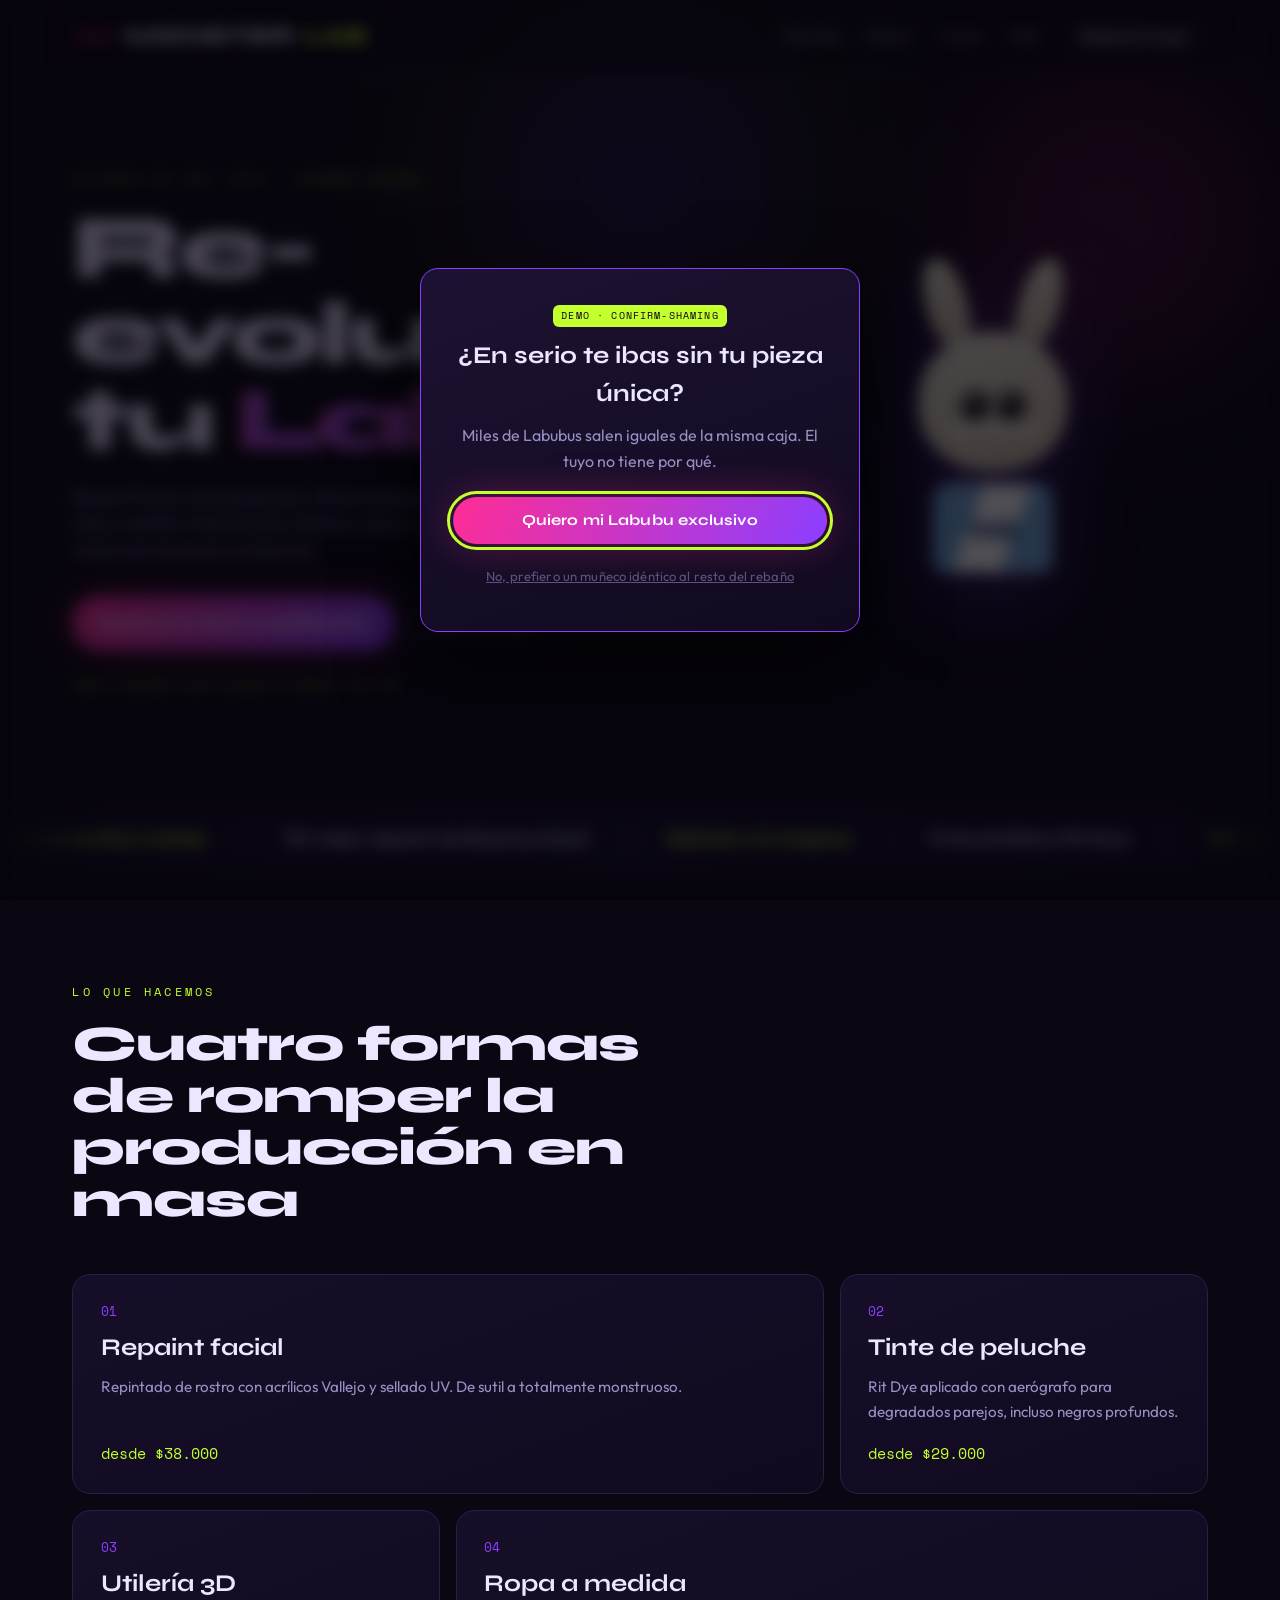
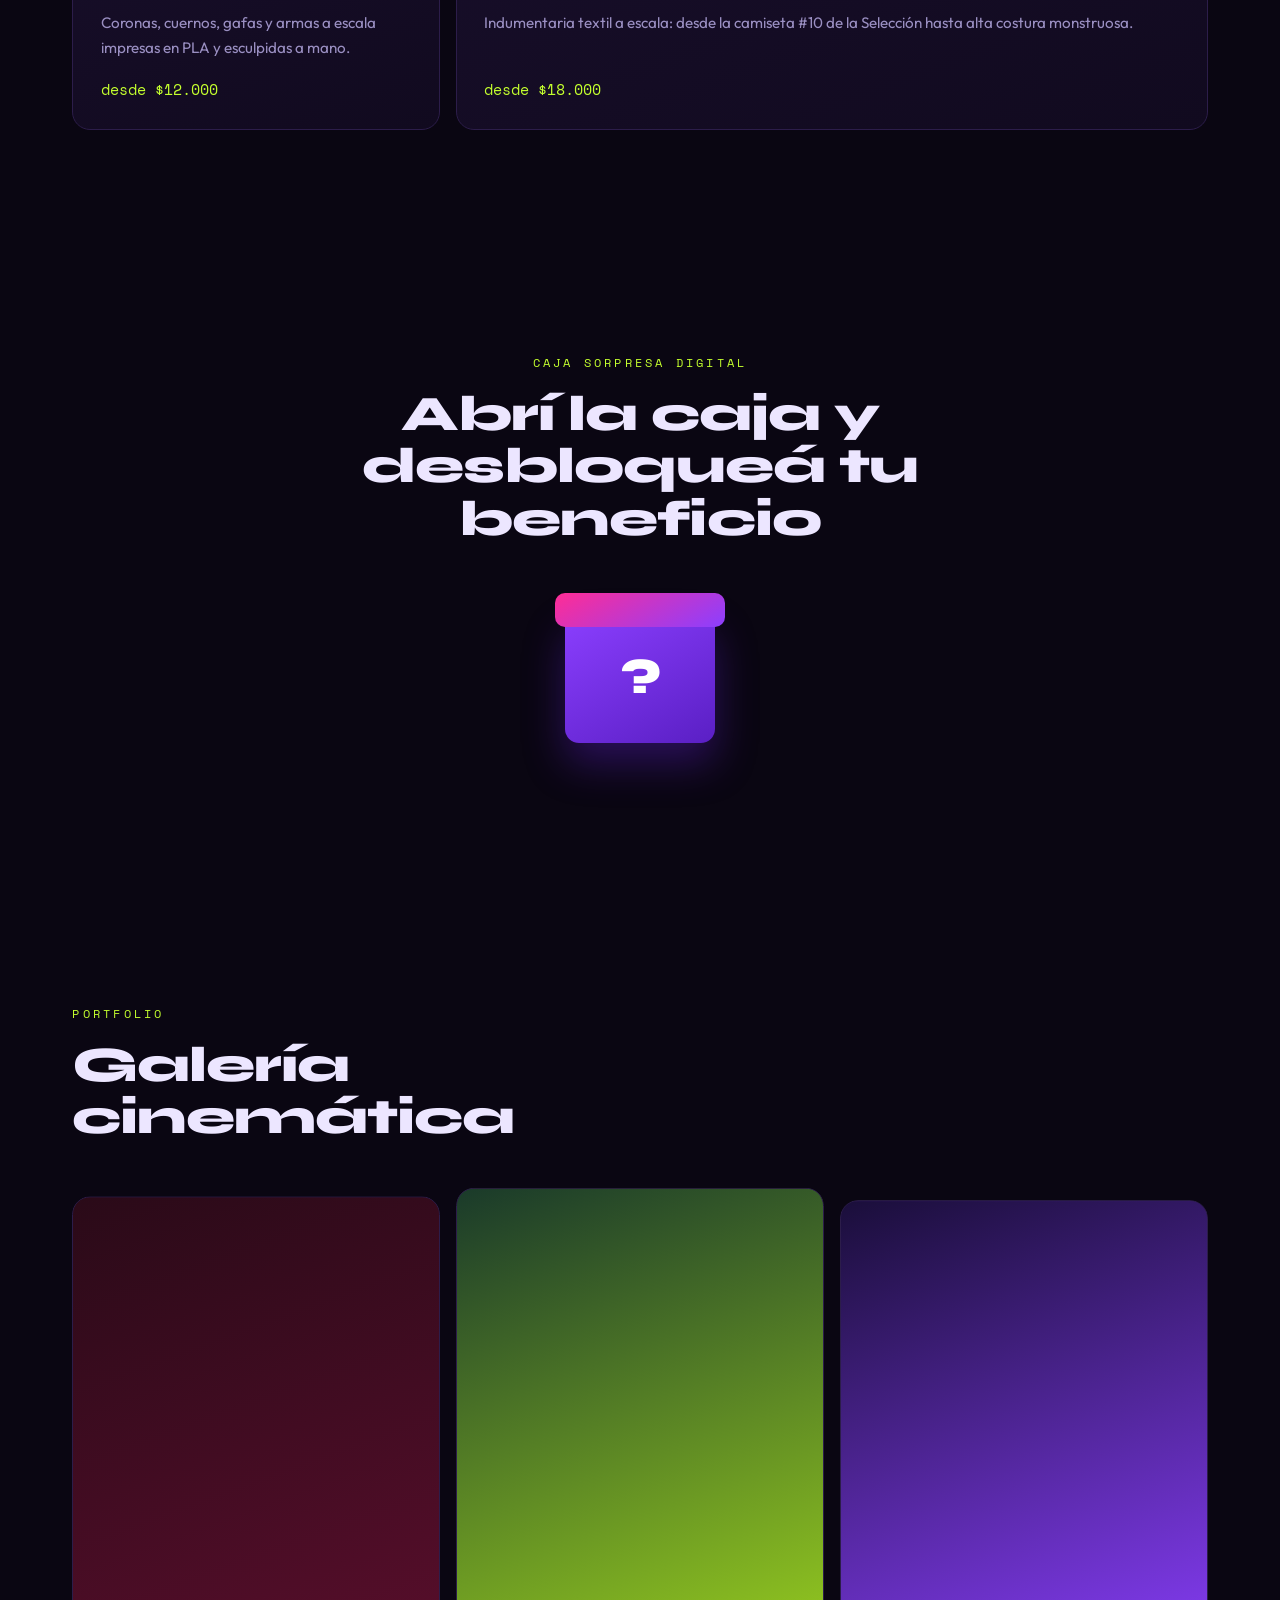
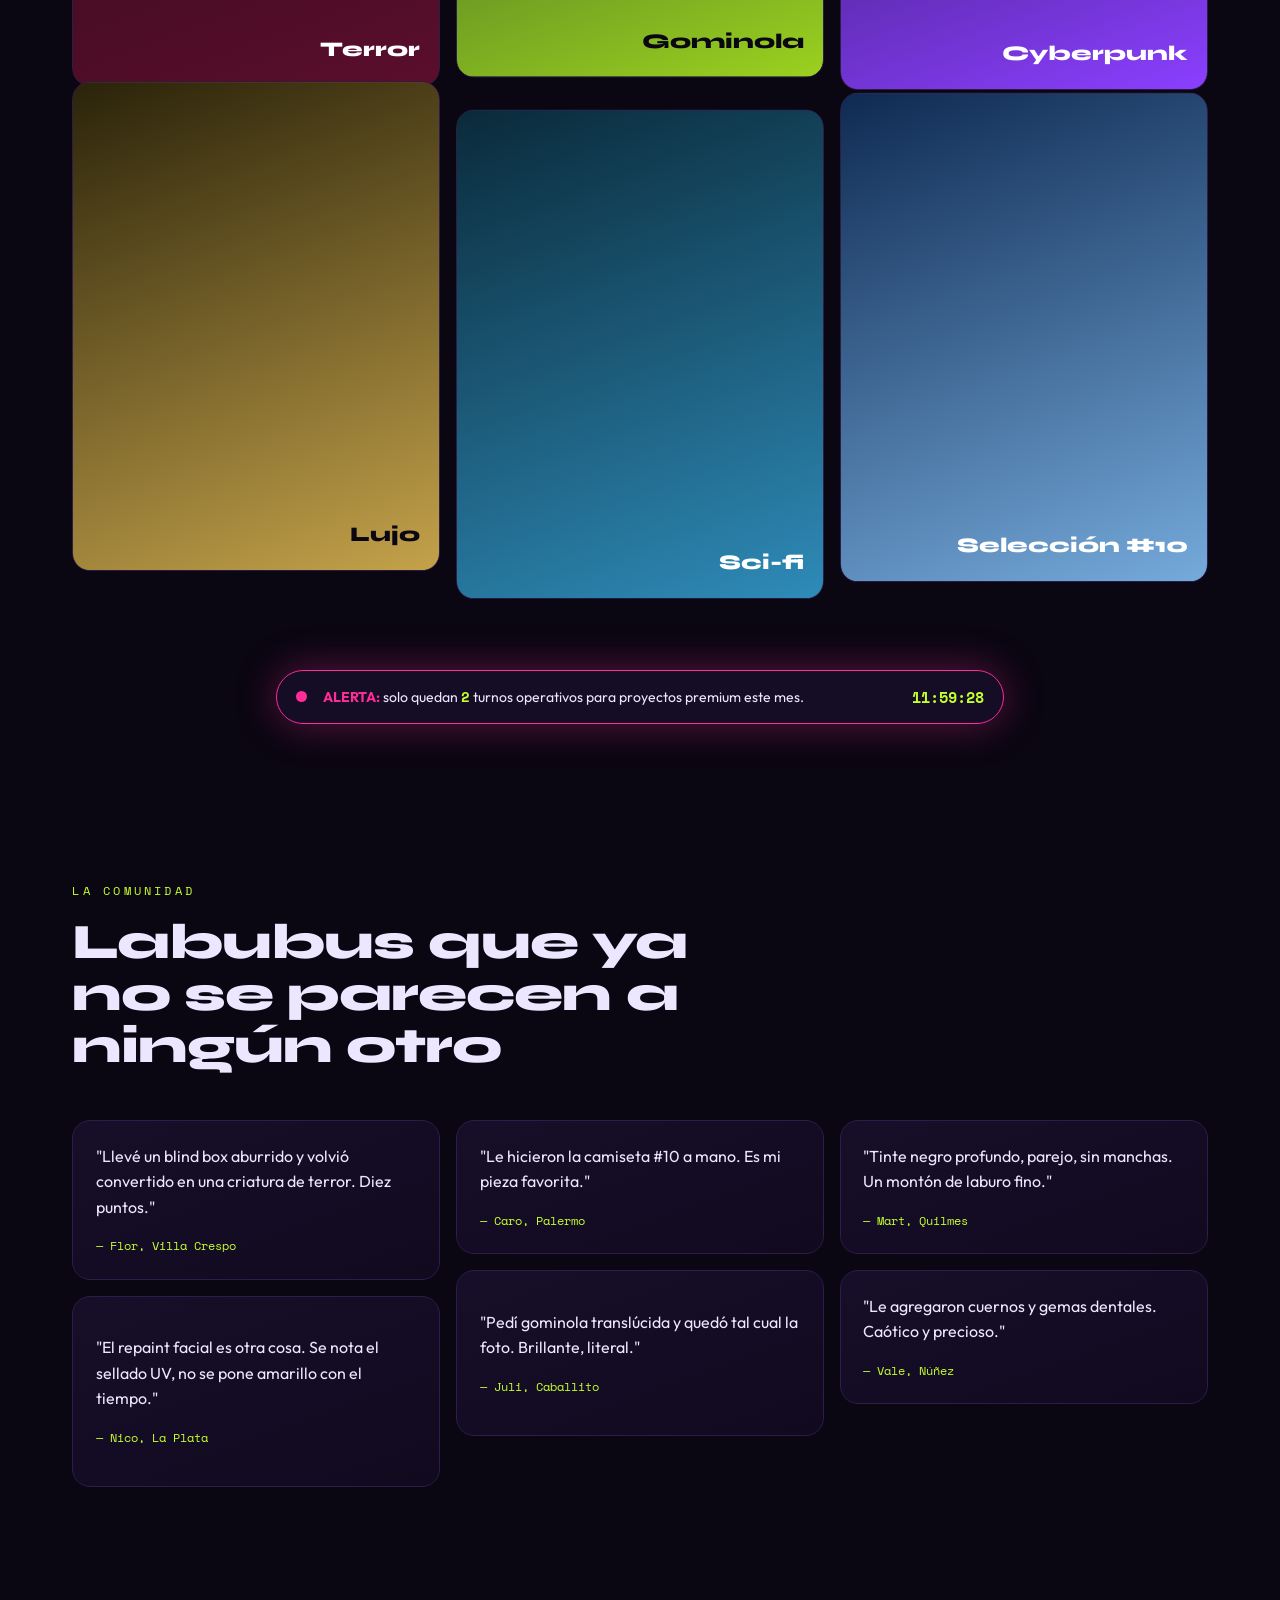
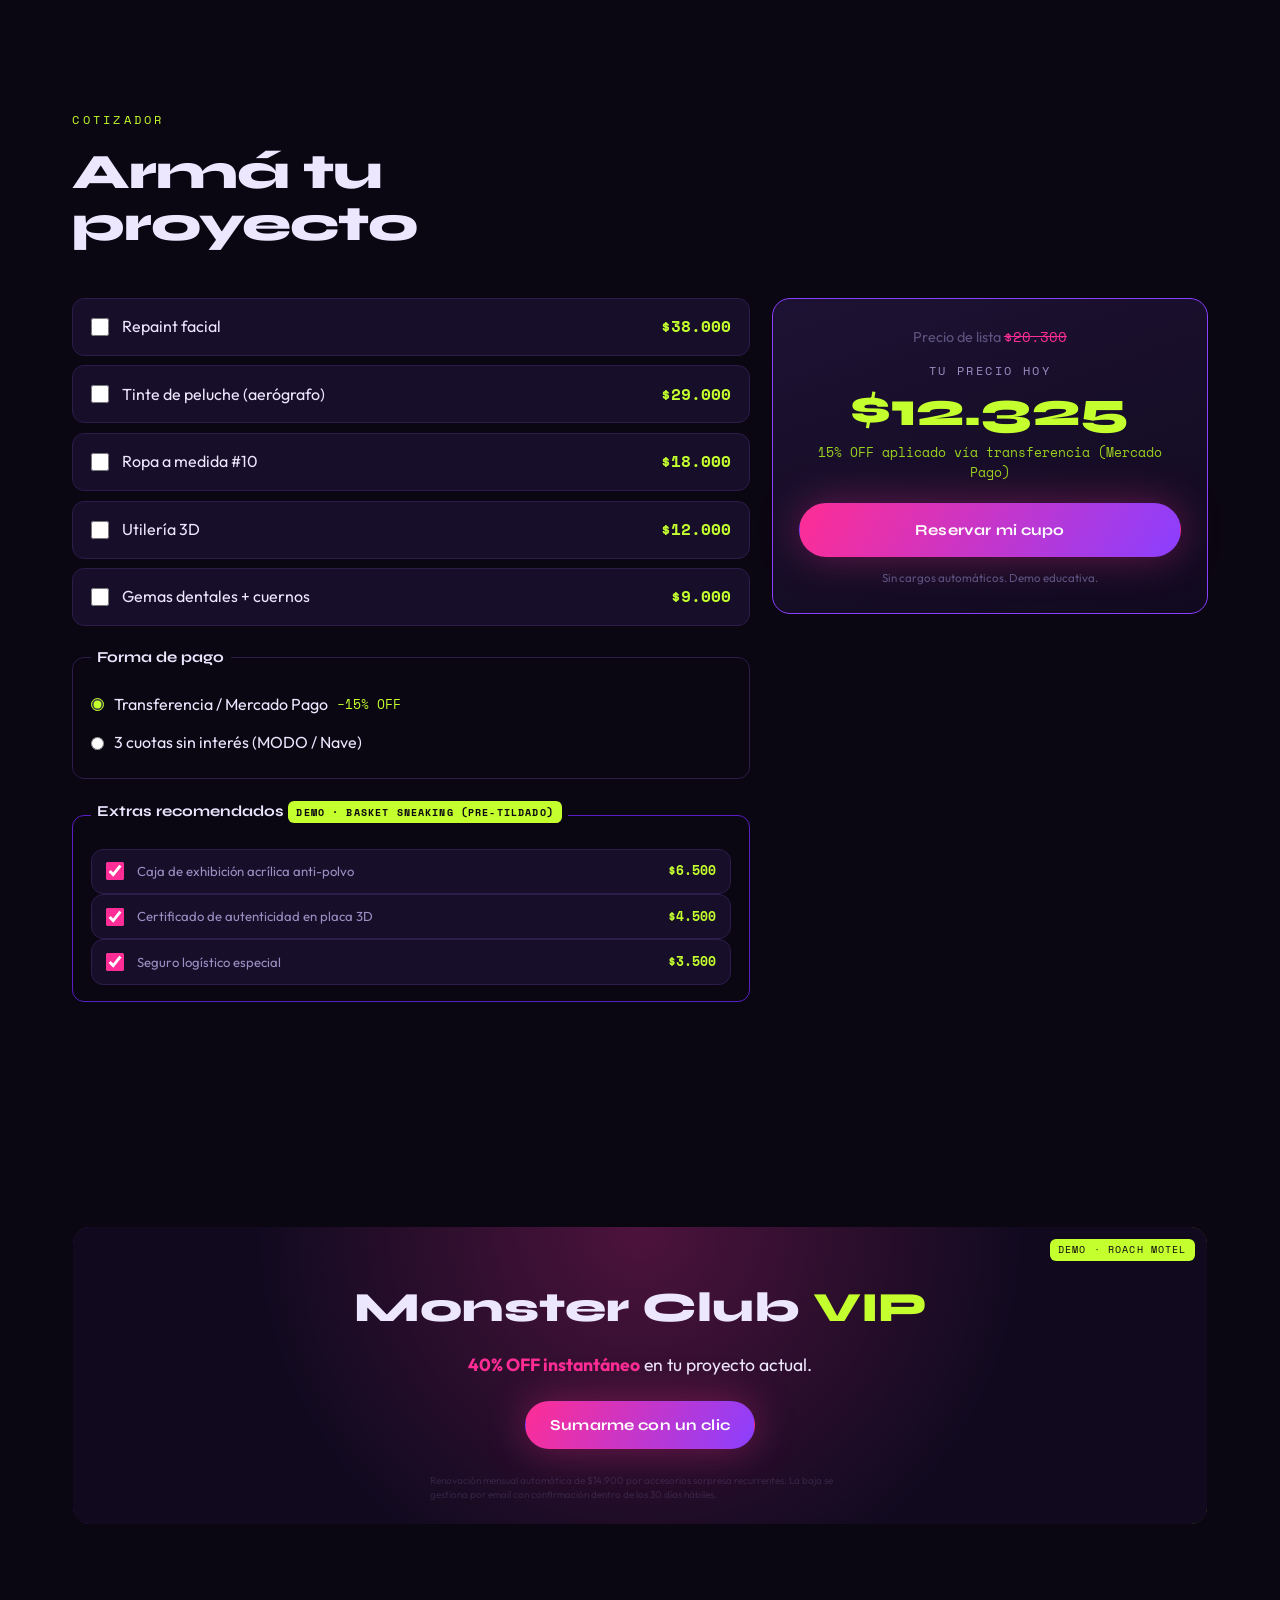
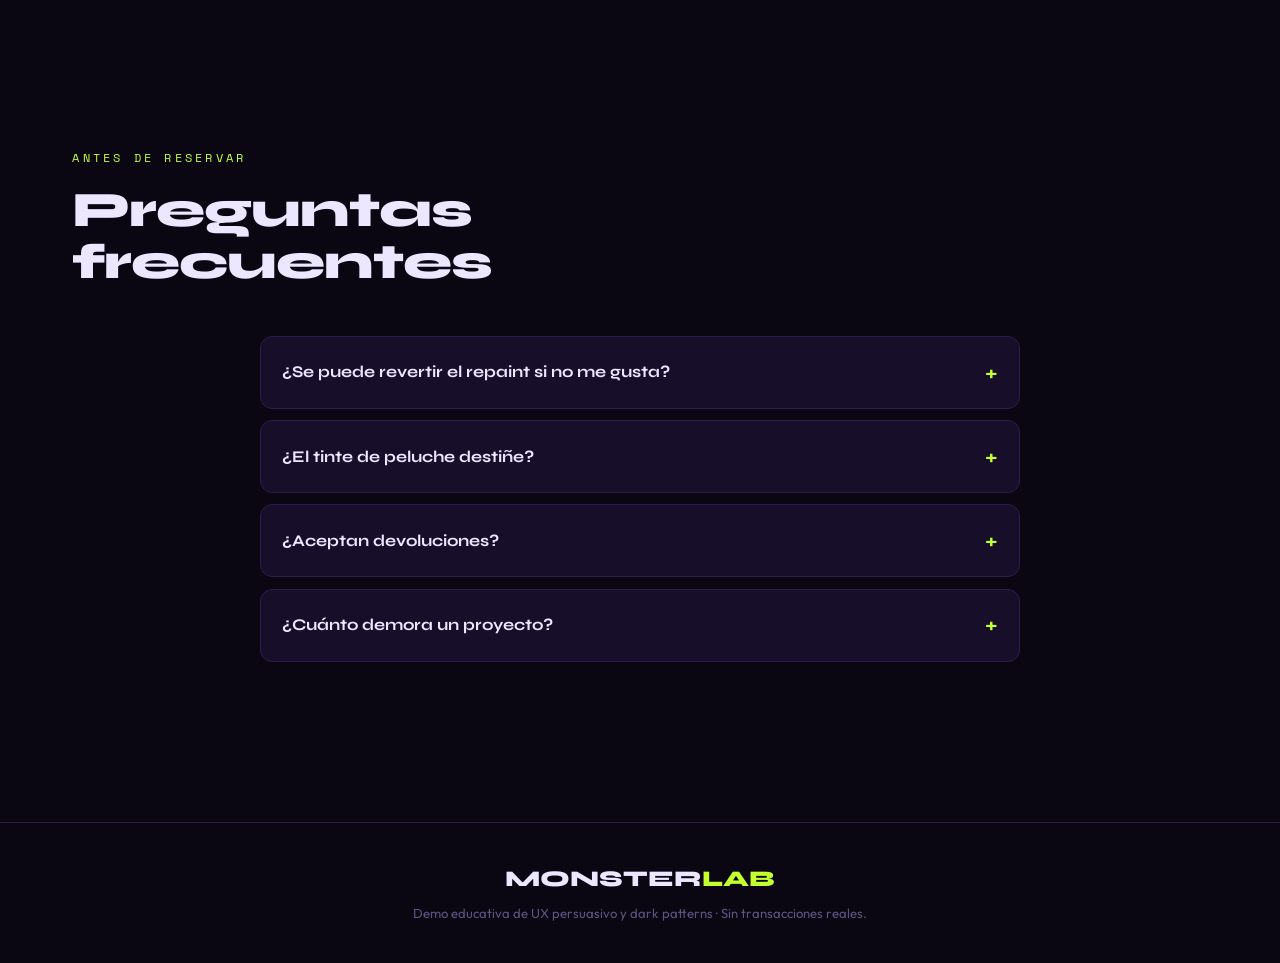
==== index.html @ fd1299ad "Subo archivos" ====
<!DOCTYPE html>
<html lang="es">
<head>
  <meta charset="UTF-8" />
  <meta name="viewport" content="width=device-width, initial-scale=1.0" />
  <title>MONSTER LAB — Customización de Labubu</title>
  <meta name="description" content="Estudio de personalización de art toys. Repaint facial, tinte de peluche, utilería 3D y ropa a medida para tu Labubu." />

  <!-- Tipografías (se cargan en el navegador del visitante) -->
  <link rel="preconnect" href="https://fonts.googleapis.com" />
  <link rel="preconnect" href="https://fonts.gstatic.com" crossorigin />
  <link href="https://fonts.googleapis.com/css2?family=Syne:wght@600;700;800&family=Outfit:wght@300;400;500;600&family=Space+Mono:wght@400;700&display=swap" rel="stylesheet" />

  <link rel="stylesheet" href="css/styles.css" />
</head>
<body>

  <!-- Capa de foco volumétrico que sigue al cursor (signature) -->
  <div class="spotlight" aria-hidden="true"></div>
  <div class="grain" aria-hidden="true"></div>

  <!-- ===== NAV ===== -->
  <header class="nav" id="nav">
    <a href="#hero" class="nav__brand">
      <span class="grin" aria-hidden="true">
        <svg viewBox="0 0 60 22" width="44" height="16">
          <path d="M2 4 Q30 26 58 4" fill="none" stroke="currentColor" stroke-width="3" stroke-linecap="round"/>
          <g fill="currentColor">
            <path d="M8 6 l3 6 3-6z"/><path d="M15 8 l2.5 6 2.5-6z"/><path d="M22 9 l2.5 7 2.5-7z"/>
            <path d="M29 9.5 l2.5 7 2.5-7z"/><path d="M36 9 l2.5 7 2.5-7z"/><path d="M43 8 l2.5 6 2.5-6z"/>
            <path d="M50 6 l3 6 3-6z"/>
          </g>
        </svg>
      </span>
      MONSTER<span class="nav__brand-accent">LAB</span>
    </a>
    <nav class="nav__links">
      <a href="#servicios">Servicios</a>
      <a href="#galeria">Galería</a>
      <a href="#cotizar">Cotizar</a>
      <a href="#faq">FAQ</a>
    </nav>
    <a href="#cotizar" class="btn btn--ghost nav__cta">Reservar cupo</a>
  </header>

  <!-- ===== 1. HERO ===== -->
  <section class="hero reveal" id="hero">
    <div class="hero__halo" aria-hidden="true"></div>
    <div class="hero__inner">
      <p class="eyebrow">Estudio de art toys · Buenos Aires</p>
      <h1 class="hero__title">
        Re-evoluciona<br/>tu <span class="glitch" data-text="Labubu">Labubu</span>
      </h1>
      <p class="hero__sub">
        Repaint facial, tinte de peluche, utilería impresa en 3D y ropa a medida.
        Piezas únicas, hechas a mano, con materiales de grado profesional.
      </p>
      <div class="hero__actions">
        <a href="#cotizar" class="btn btn--primary btn--pulse">Reclamá la última modificación</a>
        <a href="#galeria" class="btn btn--ghost">Ver trabajos</a>
      </div>
      <p class="hero__note" data-slots-note>Cupos limitados para proyectos premium este mes.</p>
    </div>

    <!-- Figura flotante (CSS art, sin assets externos) -->
    <div class="hero__toy" aria-hidden="true">
      <div class="toy">
        <div class="toy__ear toy__ear--l"></div>
        <div class="toy__ear toy__ear--r"></div>
        <div class="toy__head">
          <div class="toy__eye toy__eye--l"></div>
          <div class="toy__eye toy__eye--r"></div>
          <div class="toy__grin">
            <span></span><span></span><span></span><span></span><span></span><span></span><span></span><span></span><span></span>
          </div>
        </div>
        <div class="toy__jersey">10</div>
      </div>
    </div>
  </section>

  <!-- ===== 2. MARQUEE ===== -->
  <section class="marquee reveal" aria-label="Materiales y reseñas">
    <div class="marquee__track">
      <span class="marquee__item">Pintura acrílica Vallejo</span><span class="marquee__dot">✦</span>
      <span class="marquee__item">"El mejor repaint de Buenos Aires"</span><span class="marquee__dot">✦</span>
      <span class="marquee__item">Sellador UV Angelus</span><span class="marquee__dot">✦</span>
      <span class="marquee__item">Tinte sintético Rit Dye</span><span class="marquee__dot">✦</span>
      <span class="marquee__item">"Mi Labubu es una obra de arte"</span><span class="marquee__dot">✦</span>
      <span class="marquee__item">Réplicas Selección #10</span><span class="marquee__dot">✦</span>
      <span class="marquee__item">Impresión 3D · PLA</span><span class="marquee__dot">✦</span>
    </div>
    <!-- duplicado para loop continuo -->
    <div class="marquee__track" aria-hidden="true">
      <span class="marquee__item">Pintura acrílica Vallejo</span><span class="marquee__dot">✦</span>
      <span class="marquee__item">"El mejor repaint de Buenos Aires"</span><span class="marquee__dot">✦</span>
      <span class="marquee__item">Sellador UV Angelus</span><span class="marquee__dot">✦</span>
      <span class="marquee__item">Tinte sintético Rit Dye</span><span class="marquee__dot">✦</span>
      <span class="marquee__item">"Mi Labubu es una obra de arte"</span><span class="marquee__dot">✦</span>
      <span class="marquee__item">Réplicas Selección #10</span><span class="marquee__dot">✦</span>
      <span class="marquee__item">Impresión 3D · PLA</span><span class="marquee__dot">✦</span>
    </div>
  </section>

  <!-- ===== 3. BENTO GRID ===== -->
  <section class="section" id="servicios">
    <div class="section__head reveal">
      <p class="eyebrow">Lo que hacemos</p>
      <h2 class="section__title">Cuatro formas de romper la producción en masa</h2>
    </div>
    <div class="bento reveal">
      <article class="bento__card bento__card--wide tilt" data-tilt>
        <div class="tilt__inner">
          <span class="bento__tag">01</span>
          <h3>Repaint facial</h3>
          <p>Repintado de rostro con acrílicos Vallejo y sellado UV. De sutil a totalmente monstruoso.</p>
          <span class="bento__price">desde $38.000</span>
        </div>
      </article>
      <article class="bento__card tilt" data-tilt>
        <div class="tilt__inner">
          <span class="bento__tag">02</span>
          <h3>Tinte de peluche</h3>
          <p>Rit Dye aplicado con aerógrafo para degradados parejos, incluso negros profundos.</p>
          <span class="bento__price">desde $29.000</span>
        </div>
      </article>
      <article class="bento__card tilt" data-tilt>
        <div class="tilt__inner">
          <span class="bento__tag">03</span>
          <h3>Utilería 3D</h3>
          <p>Coronas, cuernos, gafas y armas a escala impresas en PLA y esculpidas a mano.</p>
          <span class="bento__price">desde $12.000</span>
        </div>
      </article>
      <article class="bento__card bento__card--wide tilt" data-tilt>
        <div class="tilt__inner">
          <span class="bento__tag">04</span>
          <h3>Ropa a medida</h3>
          <p>Indumentaria textil a escala: desde la camiseta #10 de la Selección hasta alta costura monstruosa.</p>
          <span class="bento__price">desde $18.000</span>
        </div>
      </article>
    </div>
  </section>

  <!-- ===== 4. BLIND BOX ===== -->
  <section class="section section--center" id="blindbox">
    <div class="section__head reveal">
      <p class="eyebrow">Caja sorpresa digital</p>
      <h2 class="section__title">Abrí la caja y desbloqueá tu beneficio</h2>
    </div>
    <div class="blindbox reveal">
      <button class="box" id="blindBox" aria-label="Abrir caja sorpresa">
        <div class="box__lid"></div>
        <div class="box__body">?</div>
      </button>
      <div class="blindbox__result" id="boxResult" aria-live="polite"></div>
      <canvas class="confetti" id="confetti" aria-hidden="true"></canvas>
    </div>
  </section>

  <!-- ===== 5. PARALLAX GALLERY ===== -->
  <section class="gallery" id="galeria">
    <div class="section__head reveal">
      <p class="eyebrow">Portfolio</p>
      <h2 class="section__title">Galería cinemática</h2>
    </div>
    <div class="gallery__grid">
      <figure class="gallery__item" data-speed="0.92"><div class="ph ph--horror">Terror</div></figure>
      <figure class="gallery__item" data-speed="1.08"><div class="ph ph--gummy">Gominola</div></figure>
      <figure class="gallery__item" data-speed="0.85"><div class="ph ph--cyber">Cyberpunk</div></figure>
      <figure class="gallery__item" data-speed="1.15"><div class="ph ph--lux">Lujo</div></figure>
      <figure class="gallery__item" data-speed="0.9"><div class="ph ph--sci">Sci-fi</div></figure>
      <figure class="gallery__item" data-speed="1.05"><div class="ph ph--arg">Selección #10</div></figure>
    </div>
  </section>

  <!-- ===== 6. SCARCITY BAR (DARK UX) ===== -->
  <aside class="scarcity reveal" id="scarcity" data-darkux="Escasez / urgencia falsa">
    <div class="scarcity__inner">
      <span class="scarcity__pulse" aria-hidden="true"></span>
      <p class="scarcity__text">
        <strong>ALERTA:</strong> solo quedan
        <span class="ticker" id="slotTicker" data-target="2">0</span>
        turnos operativos para proyectos premium este mes.
      </p>
      <div class="scarcity__timer" id="scarcityTimer" aria-label="Cuenta regresiva">--:--:--</div>
    </div>
  </aside>

  <!-- ===== 7. CONFIRM-SHAMING (DARK UX) ===== -->
  <section class="section" id="testimonios" data-darkux="Confirm-shaming">
    <div class="section__head reveal">
      <p class="eyebrow">La comunidad</p>
      <h2 class="section__title">Labubus que ya no se parecen a ningún otro</h2>
    </div>
    <div class="masonry reveal">
      <blockquote class="card-q"><p>"Llevé un blind box aburrido y volvió convertido en una criatura de terror. Diez puntos."</p><cite>— Flor, Villa Crespo</cite></blockquote>
      <blockquote class="card-q card-q--tall"><p>"El repaint facial es otra cosa. Se nota el sellado UV, no se pone amarillo con el tiempo."</p><cite>— Nico, La Plata</cite></blockquote>
      <blockquote class="card-q"><p>"Le hicieron la camiseta #10 a mano. Es mi pieza favorita."</p><cite>— Caro, Palermo</cite></blockquote>
      <blockquote class="card-q card-q--tall"><p>"Pedí gominola translúcida y quedó tal cual la foto. Brillante, literal."</p><cite>— Juli, Caballito</cite></blockquote>
      <blockquote class="card-q"><p>"Tinte negro profundo, parejo, sin manchas. Un montón de laburo fino."</p><cite>— Mart, Quilmes</cite></blockquote>
      <blockquote class="card-q"><p>"Le agregaron cuernos y gemas dentales. Caótico y precioso."</p><cite>— Vale, Núñez</cite></blockquote>
    </div>
  </section>

  <!-- Modal confirm-shaming -->
  <div class="modal" id="shameModal" role="dialog" aria-modal="true" aria-labelledby="shameTitle" hidden>
    <div class="modal__backdrop"></div>
    <div class="modal__panel">
      <span class="darkux-tag">Demo · Confirm-shaming</span>
      <h3 id="shameTitle">¿En serio te ibas sin tu pieza única?</h3>
      <p>Miles de Labubus salen iguales de la misma caja. El tuyo no tiene por qué.</p>
      <div class="modal__actions">
        <button class="btn btn--primary" data-close-modal>Quiero mi Labubu exclusivo</button>
        <button class="btn btn--shame" data-close-modal>No, prefiero un muñeco idéntico al resto del rebaño</button>
      </div>
    </div>
  </div>

  <!-- ===== 8. QUOTE / PRICE ANCHORING ===== -->
  <section class="section" id="cotizar">
    <div class="section__head reveal">
      <p class="eyebrow">Cotizador</p>
      <h2 class="section__title">Armá tu proyecto</h2>
    </div>

    <div class="quote reveal">
      <div class="quote__options">
        <label class="opt"><input type="checkbox" data-price="38000" /> <span>Repaint facial</span><b>$38.000</b></label>
        <label class="opt"><input type="checkbox" data-price="29000" /> <span>Tinte de peluche (aerógrafo)</span><b>$29.000</b></label>
        <label class="opt"><input type="checkbox" data-price="18000" /> <span>Ropa a medida #10</span><b>$18.000</b></label>
        <label class="opt"><input type="checkbox" data-price="12000" /> <span>Utilería 3D</span><b>$12.000</b></label>
        <label class="opt"><input type="checkbox" data-price="9000" /> <span>Gemas dentales + cuernos</span><b>$9.000</b></label>

        <fieldset class="quote__pay">
          <legend>Forma de pago</legend>
          <label class="pay"><input type="radio" name="pay" value="transfer" checked /> Transferencia / Mercado Pago <em>−15% OFF</em></label>
          <label class="pay"><input type="radio" name="pay" value="installments" /> 3 cuotas sin interés (MODO / Nave)</label>
        </fieldset>

        <!-- DARK UX: basket sneaking -->
        <fieldset class="quote__sneak" data-darkux="Basket sneaking">
          <legend>Extras recomendados <span class="darkux-tag">Demo · Basket sneaking (pre-tildado)</span></legend>
          <label class="opt opt--tiny"><input type="checkbox" data-price="6500" checked /> <span>Caja de exhibición acrílica anti-polvo</span><b>$6.500</b></label>
          <label class="opt opt--tiny"><input type="checkbox" data-price="4500" checked /> <span>Certificado de autenticidad en placa 3D</span><b>$4.500</b></label>
          <label class="opt opt--tiny"><input type="checkbox" data-price="3500" checked /> <span>Seguro logístico especial</span><b>$3.500</b></label>
        </fieldset>
      </div>

      <aside class="quote__summary">
        <p class="quote__anchor">Precio de lista <s id="anchorPrice">$0</s></p>
        <p class="quote__label">Tu precio hoy</p>
        <p class="quote__total" id="quoteTotal">$0</p>
        <p class="quote__pay-note" id="payNote">15% OFF aplicado vía transferencia</p>
        <a href="#" class="btn btn--primary btn--block" id="reserveBtn">Reservar mi cupo</a>
        <p class="quote__micro">Sin cargos automáticos. Demo educativa.</p>
      </aside>
    </div>
  </section>

  <!-- ===== 9 (=10 en doc). ROACH MOTEL (DARK UX) ===== -->
  <section class="section" id="vip">
    <div class="vip reveal" data-darkux="Roach motel / continuidad forzada">
      <span class="darkux-tag darkux-tag--corner">Demo · Roach motel</span>
      <div class="vip__glow" aria-hidden="true"></div>
      <h2 class="vip__title">Monster Club <span>VIP</span></h2>
      <p class="vip__pitch"><b>40% OFF instantáneo</b> en tu proyecto actual.</p>
      <button class="btn btn--primary">Sumarme con un clic</button>
      <p class="vip__fine">Renovación mensual automática de $14.900 por accesorios sorpresa recurrentes. La baja se gestiona por email con confirmación dentro de los 30 días hábiles.</p>
    </div>
  </section>

  <!-- ===== 11. FAQ ===== -->
  <section class="section" id="faq">
    <div class="section__head reveal">
      <p class="eyebrow">Antes de reservar</p>
      <h2 class="section__title">Preguntas frecuentes</h2>
    </div>
    <div class="faq reveal">
      <details class="faq__item">
        <summary>¿Se puede revertir el repaint si no me gusta?</summary>
        <div class="faq__body"><p>El repintado con acrílico y sellador UV es permanente por diseño: garantiza durabilidad y protección contra el amarillamiento. Por eso trabajamos con bocetos previos aprobados por vos antes de pintar.</p></div>
      </details>
      <details class="faq__item">
        <summary>¿El tinte de peluche destiñe?</summary>
        <div class="faq__body"><p>Usamos Rit Dye fijado con calor y aplicado con aerógrafo. No destiñe con el uso normal. Evitá lavados con agua caliente y exposición solar prolongada.</p></div>
      </details>
      <details class="faq__item">
        <summary>¿Aceptan devoluciones?</summary>
        <div class="faq__body"><p>Al ser piezas artísticas únicas hechas a pedido, no aceptamos devoluciones una vez iniciada la intervención. Sí ofrecemos ajustes dentro del proyecto acordado.</p></div>
      </details>
      <details class="faq__item">
        <summary>¿Cuánto demora un proyecto?</summary>
        <div class="faq__body"><p>Entre 7 y 20 días hábiles según complejidad. Los proyectos premium con utilería 3D y esculpido pueden extenderse.</p></div>
      </details>
    </div>
  </section>

  <!-- ===== FOOTER ===== -->
  <footer class="footer">
    <div class="footer__inner">
      <p class="footer__brand">MONSTER<span>LAB</span></p>
      <p class="footer__copy">Demo educativa de UX persuasivo y dark patterns · Sin transacciones reales.</p>
    </div>
  </footer>

  <!-- ===== 12. EXIT-INTENT MODAL (DARK UX) ===== -->
  <div class="exit" id="exitModal" role="dialog" aria-modal="true" aria-labelledby="exitTitle" hidden>
    <div class="exit__backdrop"></div>
    <div class="exit__panel">
      <span class="darkux-tag">Demo · Exit-intent + aversión a la pérdida</span>
      <h2 id="exitTitle">Alerta final</h2>
      <p>Envío gratis a toda Argentina si terminás tu cotización ahora.</p>
      <div class="exit__timer" id="exitTimer">04:59</div>
      <button class="btn btn--primary btn--block" data-close-exit>Aprovechar el envío gratis</button>
      <button class="exit__dismiss" data-close-exit>No, gracias</button>
    </div>
  </div>

  <script src="js/main.js"></script>
</body>
</html>
---- css/styles.css ----
/* =========================================================
   MONSTER LAB · Customización de Labubu
   Estética: "Cyberpunk Mischievous"
   ========================================================= */

:root {
  /* Paleta */
  --void:        #0a0612;
  --void-2:      #110a1f;
  --panel:       #170e29;
  --panel-2:     #1d1233;
  --line:        #2c1d4a;

  --violet:      #8b3fff;
  --violet-deep: #5a1fc4;
  --neon:        #c4ff2e;   /* verde tóxico */
  --neon-dim:    #9bd11f;
  --pink:        #ff2d95;   /* rosa hiper-saturado */
  --pink-soft:   #ff6fb8;

  --text:        #ece6ff;
  --muted:       #9a8fc2;
  --faint:       #5d5380;

  --radius:      18px;
  --radius-sm:   12px;
  --maxw:        1180px;

  --shadow-neon: 0 0 0 1px rgba(196,255,46,.4), 0 0 30px rgba(196,255,46,.25);
  --shadow-pink: 0 0 40px rgba(255,45,149,.35);

  --font-display: "Syne", system-ui, sans-serif;
  --font-body:    "Outfit", system-ui, sans-serif;
  --font-mono:    "Space Mono", ui-monospace, monospace;
}

* { box-sizing: border-box; margin: 0; padding: 0; }

html { scroll-behavior: smooth; }

body {
  font-family: var(--font-body);
  background: var(--void);
  color: var(--text);
  line-height: 1.6;
  overflow-x: hidden;
  position: relative;
}

img { max-width: 100%; display: block; }
a { color: inherit; text-decoration: none; }

/* ---------- Atmósfera global ---------- */
.spotlight {
  position: fixed;
  inset: 0;
  pointer-events: none;
  z-index: 0;
  background: radial-gradient(
    520px circle at var(--mx, 50%) var(--my, 20%),
    rgba(139, 63, 255, .22),
    rgba(196, 255, 46, .05) 40%,
    transparent 65%
  );
  transition: background .12s linear;
}
.grain {
  position: fixed;
  inset: 0;
  pointer-events: none;
  z-index: 1;
  opacity: .05;
  mix-blend-mode: overlay;
  background-image: url("data:image/svg+xml,%3Csvg xmlns='http://www.w3.org/2000/svg' width='120' height='120'%3E%3Cfilter id='n'%3E%3CfeTurbulence type='fractalNoise' baseFrequency='.9' numOctaves='3'/%3E%3C/filter%3E%3Crect width='100%25' height='100%25' filter='url(%23n)'/%3E%3C/svg%3E");
}

/* ---------- Tipografía utilitaria ---------- */
.eyebrow {
  font-family: var(--font-mono);
  font-size: .72rem;
  letter-spacing: .28em;
  text-transform: uppercase;
  color: var(--neon);
  margin-bottom: 1rem;
}
.section__title {
  font-family: var(--font-display);
  font-weight: 800;
  font-size: clamp(1.8rem, 4.5vw, 3.1rem);
  line-height: 1.05;
  letter-spacing: -.02em;
}

/* ---------- Layout base ---------- */
.section {
  position: relative;
  z-index: 2;
  max-width: var(--maxw);
  margin: 0 auto;
  padding: clamp(4rem, 9vw, 7rem) 1.4rem;
}
.section--center { text-align: center; }
.section__head { max-width: 640px; margin-bottom: 3rem; }
.section--center .section__head { margin-inline: auto; }

/* =========================================================
   BOTONES
   ========================================================= */
.btn {
  display: inline-flex;
  align-items: center;
  justify-content: center;
  gap: .5rem;
  font-family: var(--font-display);
  font-weight: 700;
  font-size: .95rem;
  letter-spacing: .01em;
  padding: .85rem 1.5rem;
  border-radius: 999px;
  border: 1px solid transparent;
  cursor: pointer;
  transition: transform .18s ease, box-shadow .25s ease, background .2s ease;
  background: transparent;
  color: var(--text);
}
.btn:hover { transform: translateY(-2px); }
.btn:focus-visible { outline: 3px solid var(--neon); outline-offset: 3px; }

.btn--primary {
  background: linear-gradient(120deg, var(--pink), var(--violet));
  color: #fff;
  box-shadow: var(--shadow-pink);
}
.btn--primary:hover { box-shadow: 0 0 50px rgba(255,45,149,.55); }

.btn--ghost {
  border-color: var(--line);
  color: var(--text);
  background: rgba(255,255,255,.02);
}
.btn--ghost:hover { border-color: var(--neon); color: var(--neon); }

.btn--block { width: 100%; }
.btn--shame {
  background: transparent;
  color: var(--faint);
  border-color: transparent;
  font-weight: 400;
  font-family: var(--font-body);
  font-size: .82rem;
  text-decoration: underline;
}
.btn--shame:hover { color: var(--muted); transform: none; }

/* Pulso neón del CTA principal */
.btn--pulse { animation: pulse 2.4s ease-in-out infinite; }
@keyframes pulse {
  0%, 100% { box-shadow: 0 0 0 0 rgba(255,45,149,.5), var(--shadow-pink); }
  50%      { box-shadow: 0 0 0 14px rgba(255,45,149,0), 0 0 60px rgba(255,45,149,.5); }
}

/* =========================================================
   NAV
   ========================================================= */
.nav {
  position: sticky;
  top: 0;
  z-index: 50;
  display: flex;
  align-items: center;
  gap: 1.5rem;
  max-width: var(--maxw);
  margin: 0 auto;
  padding: 1rem 1.4rem;
  backdrop-filter: blur(14px);
  background: rgba(10, 6, 18, .6);
  border-bottom: 1px solid var(--line);
}
.nav__brand {
  display: flex;
  align-items: center;
  gap: .55rem;
  font-family: var(--font-display);
  font-weight: 800;
  font-size: 1.2rem;
  letter-spacing: .02em;
}
.nav__brand-accent { color: var(--neon); }
.grin { color: var(--pink); display: flex; }
.nav__links {
  display: flex;
  gap: 1.6rem;
  margin-left: auto;
  font-size: .9rem;
  color: var(--muted);
}
.nav__links a:hover { color: var(--neon); }
.nav__cta { padding: .55rem 1.1rem; font-size: .85rem; }

/* =========================================================
   1. HERO
   ========================================================= */
.hero {
  position: relative;
  z-index: 2;
  max-width: var(--maxw);
  margin: 0 auto;
  padding: clamp(3rem, 8vw, 6rem) 1.4rem clamp(4rem, 9vw, 7rem);
  display: grid;
  grid-template-columns: 1.2fr .8fr;
  align-items: center;
  gap: 2rem;
  min-height: 78vh;
}
.hero__halo {
  position: absolute;
  inset: -10% -20% auto auto;
  width: 60%;
  height: 60%;
  background: radial-gradient(circle, rgba(255,45,149,.25), transparent 60%);
  filter: blur(40px);
  z-index: -1;
}
.hero__title {
  font-family: var(--font-display);
  font-weight: 800;
  font-size: clamp(2.8rem, 8vw, 5.6rem);
  line-height: .96;
  letter-spacing: -.03em;
  margin: .4rem 0 1.3rem;
}
.hero__sub {
  max-width: 38ch;
  color: var(--muted);
  font-size: 1.05rem;
  margin-bottom: 2rem;
}
.hero__actions { display: flex; flex-wrap: wrap; gap: .9rem; }
.hero__note {
  margin-top: 1.6rem;
  font-family: var(--font-mono);
  font-size: .78rem;
  color: var(--neon-dim);
}

/* Glitch del título */
.glitch {
  position: relative;
  color: var(--neon);
  display: inline-block;
}
.glitch::before, .glitch::after {
  content: attr(data-text);
  position: absolute;
  left: 0; top: 0;
  width: 100%;
  overflow: hidden;
  clip-path: inset(0 0 0 0);
}
.glitch::before { color: var(--pink); transform: translate(-2px, 0); opacity: .8; animation: glitchA 3s steps(2) infinite; }
.glitch::after  { color: var(--violet); transform: translate(2px, 0);  opacity: .7; animation: glitchB 2.7s steps(2) infinite; }
@keyframes glitchA { 0%,92%,100%{clip-path:inset(0 0 100% 0)} 94%{clip-path:inset(20% 0 40% 0)} 96%{clip-path:inset(60% 0 10% 0)} }
@keyframes glitchB { 0%,90%,100%{clip-path:inset(100% 0 0 0)} 93%{clip-path:inset(40% 0 30% 0)} 97%{clip-path:inset(10% 0 60% 0)} }

/* Figura flotante (CSS art) */
.hero__toy { display: grid; place-items: center; }
.toy {
  position: relative;
  width: 210px;
  height: 280px;
  animation: float 5s ease-in-out infinite;
  filter: drop-shadow(0 25px 40px rgba(139,63,255,.4));
}
@keyframes float { 0%,100%{transform:translateY(0) rotate(-2deg)} 50%{transform:translateY(-22px) rotate(2deg)} }
.toy__head {
  position: absolute;
  top: 38px; left: 50%; transform: translateX(-50%);
  width: 150px; height: 140px;
  background: linear-gradient(160deg, #efe7d8, #cdbfa4);
  border-radius: 50% 50% 46% 46%;
  border: 2px solid rgba(0,0,0,.15);
}
.toy__ear {
  position: absolute; top: -36px;
  width: 40px; height: 90px;
  background: linear-gradient(160deg, #efe7d8, #c9bb9e);
  border-radius: 50% 50% 40% 40%;
}
.toy__ear--l { left: 38px; transform: rotate(-16deg); }
.toy__ear--r { right: 38px; transform: rotate(16deg); }
.toy__eye {
  position: absolute; top: 58px;
  width: 30px; height: 30px;
  background: #1a1119; border-radius: 50%;
  box-shadow: inset -4px -4px 0 rgba(255,255,255,.15);
}
.toy__eye--l { left: 40px; }
.toy__eye--r { right: 40px; }
.toy__eye::after {
  content: ""; position: absolute; top: 6px; left: 7px;
  width: 8px; height: 8px; background: #fff; border-radius: 50%;
}
.toy__grin {
  position: absolute; bottom: 30px; left: 50%; transform: translateX(-50%);
  display: flex; gap: 2px; align-items: flex-start;
}
.toy__grin span {
  width: 0; height: 0;
  border-left: 4px solid transparent;
  border-right: 4px solid transparent;
  border-top: 11px solid #fff;
}
.toy__grin span:nth-child(odd) { border-top-width: 14px; }
.toy__jersey {
  position: absolute;
  bottom: 0; left: 50%; transform: translateX(-50%);
  width: 120px; height: 90px;
  background: linear-gradient(110deg, #75aadb 0 33%, #fff 33% 66%, #75aadb 66%);
  border-radius: 16px 16px 12px 12px;
  display: grid; place-items: center;
  font-family: var(--font-display); font-weight: 800; font-size: 2rem;
  color: #1d3b6e;
  border: 2px solid rgba(0,0,0,.12);
}

/* =========================================================
   2. MARQUEE
   ========================================================= */
.marquee {
  position: relative;
  z-index: 2;
  display: flex;
  overflow: hidden;
  gap: 0;
  padding: 1.1rem 0;
  border-top: 1px solid var(--line);
  border-bottom: 1px solid var(--line);
  background: linear-gradient(90deg, var(--void-2), var(--panel), var(--void-2));
  -webkit-mask-image: linear-gradient(90deg, transparent, #000 8%, #000 92%, transparent);
          mask-image: linear-gradient(90deg, transparent, #000 8%, #000 92%, transparent);
}
.marquee__track {
  display: flex;
  align-items: center;
  flex-shrink: 0;
  gap: 2rem;
  padding-right: 2rem;
  white-space: nowrap;
  animation: scroll 26s linear infinite;
}
@keyframes scroll { from { transform: translateX(0); } to { transform: translateX(-100%); } }
.marquee:hover .marquee__track { animation-play-state: paused; }
.marquee__item {
  font-family: var(--font-display);
  font-weight: 700;
  font-size: 1.05rem;
  color: var(--text);
}
.marquee__item:nth-child(4n+1) { color: var(--neon); }
.marquee__dot { color: var(--pink); font-size: .8rem; }

/* =========================================================
   3. BENTO
   ========================================================= */
.bento {
  display: grid;
  grid-template-columns: repeat(3, 1fr);
  gap: 1rem;
}
.bento__card {
  position: relative;
  border-radius: var(--radius);
  background: linear-gradient(160deg, var(--panel), var(--void-2));
  border: 1px solid var(--line);
  overflow: hidden;
  min-height: 220px;
  transition: border-color .25s ease, box-shadow .25s ease;
}
.bento__card--wide { grid-column: span 2; }
.bento__card:hover { border-color: var(--neon); box-shadow: var(--shadow-neon); }
.tilt__inner {
  padding: 1.7rem;
  height: 100%;
  display: flex;
  flex-direction: column;
  transform-style: preserve-3d;
  transition: transform .2s ease;
}
.bento__tag {
  font-family: var(--font-mono);
  color: var(--violet);
  font-size: .8rem;
}
.bento__card h3 {
  font-family: var(--font-display);
  font-weight: 700;
  font-size: 1.5rem;
  margin: .4rem 0 .5rem;
}
.bento__card p { color: var(--muted); font-size: .95rem; }
.bento__price {
  margin-top: auto;
  padding-top: 1rem;
  font-family: var(--font-mono);
  color: var(--neon);
  font-size: .95rem;
}

/* =========================================================
   4. BLIND BOX
   ========================================================= */
.blindbox { position: relative; display: grid; place-items: center; gap: 1.4rem; }
.box {
  position: relative;
  width: 150px; height: 150px;
  background: none; border: none; cursor: pointer;
  animation: wobble 1.6s ease-in-out infinite;
}
@keyframes wobble { 0%,100%{transform:rotate(-3deg)} 50%{transform:rotate(3deg)} }
.box__body {
  width: 150px; height: 130px;
  margin-top: 20px;
  background: linear-gradient(150deg, var(--violet), var(--violet-deep));
  border-radius: 14px;
  display: grid; place-items: center;
  font-family: var(--font-display); font-weight: 800; font-size: 3rem;
  color: #fff;
  box-shadow: 0 20px 40px rgba(90,31,196,.4);
}
.box__lid {
  position: absolute; top: 0; left: 50%; transform: translateX(-50%);
  width: 170px; height: 34px;
  background: linear-gradient(150deg, var(--pink), var(--violet));
  border-radius: 10px;
  transition: transform .35s ease;
}
.box.open { animation: none; }
.box.open .box__lid { transform: translateX(-50%) translateY(-40px) rotate(-12deg); }
.box.open .box__body { transform: scale(.96); }
.blindbox__result {
  min-height: 2rem;
  font-family: var(--font-display);
  font-weight: 700;
  font-size: 1.3rem;
  color: var(--neon);
  opacity: 0;
  transform: translateY(10px);
  transition: opacity .4s ease, transform .4s ease;
}
.blindbox__result.show { opacity: 1; transform: translateY(0); }
.confetti {
  position: absolute;
  inset: -120px;
  width: calc(100% + 240px);
  height: calc(100% + 240px);
  pointer-events: none;
}

/* =========================================================
   5. PARALLAX GALLERY
   ========================================================= */
.gallery {
  position: relative;
  z-index: 2;
  max-width: var(--maxw);
  margin: 0 auto;
  padding: clamp(3rem, 8vw, 6rem) 1.4rem;
}
.gallery__grid {
  display: grid;
  grid-template-columns: repeat(3, 1fr);
  gap: 1rem;
}
.gallery__item {
  border-radius: var(--radius);
  overflow: hidden;
  will-change: transform;
}
.ph {
  aspect-ratio: 3 / 4;
  display: grid;
  place-items: end;
  padding: 1.2rem;
  font-family: var(--font-display);
  font-weight: 800;
  font-size: 1.3rem;
  color: #fff;
  border: 1px solid var(--line);
  border-radius: var(--radius);
}
.ph--horror { background: linear-gradient(160deg, #2a0a18, #5a0e2c); }
.ph--gummy  { background: linear-gradient(160deg, #1a3a2a, var(--neon-dim)); color:#0a0612; }
.ph--cyber  { background: linear-gradient(160deg, #1a0e3a, var(--violet)); }
.ph--lux    { background: linear-gradient(160deg, #2a230a, #c4a24a); color:#0a0612; }
.ph--sci    { background: linear-gradient(160deg, #0a2a3a, #2e8bb8); }
.ph--arg    { background: linear-gradient(160deg, #0e2a52, #75aadb); }

/* =========================================================
   6. SCARCITY
   ========================================================= */
.scarcity {
  position: sticky;
  bottom: 14px;
  z-index: 40;
  max-width: 760px;
  margin: 0 auto 2rem;
  padding: 0 1rem;
}
.scarcity__inner {
  display: flex;
  align-items: center;
  gap: 1rem;
  padding: .85rem 1.2rem;
  border-radius: 999px;
  background: rgba(23,14,41,.92);
  border: 1px solid var(--pink);
  box-shadow: var(--shadow-pink);
  backdrop-filter: blur(10px);
}
.scarcity__pulse {
  width: 11px; height: 11px; flex-shrink: 0;
  border-radius: 50%;
  background: var(--pink);
  box-shadow: 0 0 0 0 rgba(255,45,149,.6);
  animation: ping 1.4s ease-out infinite;
}
@keyframes ping { 0%{box-shadow:0 0 0 0 rgba(255,45,149,.6)} 100%{box-shadow:0 0 0 14px rgba(255,45,149,0)} }
.scarcity__text { font-size: .88rem; color: var(--text); }
.scarcity__text strong { color: var(--pink); }
.ticker { font-family: var(--font-mono); color: var(--neon); font-weight: 700; }
.scarcity__timer {
  margin-left: auto;
  font-family: var(--font-mono);
  font-weight: 700;
  color: var(--neon);
  font-size: .95rem;
  white-space: nowrap;
}

/* =========================================================
   7. MASONRY / CONFIRM-SHAMING
   ========================================================= */
.masonry { columns: 3 260px; column-gap: 1rem; }
.card-q {
  break-inside: avoid;
  margin-bottom: 1rem;
  padding: 1.4rem;
  border-radius: var(--radius);
  background: linear-gradient(160deg, var(--panel), var(--void-2));
  border: 1px solid var(--line);
}
.card-q--tall { padding-block: 2.4rem; }
.card-q p { font-size: 1rem; }
.card-q cite {
  display: block;
  margin-top: 1rem;
  font-family: var(--font-mono);
  font-size: .78rem;
  color: var(--neon);
  font-style: normal;
}

/* Modal genérico (confirm-shaming) */
.modal, .exit {
  position: fixed;
  inset: 0;
  z-index: 100;
  display: grid;
  place-items: center;
  padding: 1.2rem;
}
.modal[hidden], .exit[hidden] { display: none; }
.modal__backdrop, .exit__backdrop {
  position: absolute; inset: 0;
  background: rgba(5,3,10,.7);
  backdrop-filter: blur(8px);
}
.modal__panel, .exit__panel {
  position: relative;
  max-width: 440px;
  width: 100%;
  padding: 2rem;
  border-radius: var(--radius);
  background: linear-gradient(160deg, var(--panel-2), var(--void-2));
  border: 1px solid var(--violet);
  box-shadow: 0 30px 80px rgba(0,0,0,.6);
  text-align: center;
  animation: pop .3s ease;
}
@keyframes pop { from { transform: scale(.9); opacity: 0; } to { transform: scale(1); opacity: 1; } }
.modal__panel h3 { font-family: var(--font-display); font-size: 1.5rem; margin-bottom: .6rem; }
.modal__panel p { color: var(--muted); margin-bottom: 1.4rem; }
.modal__actions { display: flex; flex-direction: column; gap: .6rem; align-items: center; }
.modal__actions .btn--primary { width: 100%; }

/* =========================================================
   8. QUOTE
   ========================================================= */
.quote {
  display: grid;
  grid-template-columns: 1.4fr .9fr;
  gap: 1.4rem;
  align-items: start;
}
.quote__options {
  display: flex;
  flex-direction: column;
  gap: .6rem;
}
.opt {
  display: flex;
  align-items: center;
  gap: .8rem;
  padding: .95rem 1.1rem;
  border-radius: var(--radius-sm);
  background: var(--panel);
  border: 1px solid var(--line);
  cursor: pointer;
  transition: border-color .2s ease;
}
.opt:hover { border-color: var(--violet); }
.opt span { flex: 1; }
.opt b { font-family: var(--font-mono); color: var(--neon); }
.opt input { accent-color: var(--pink); width: 18px; height: 18px; }
.opt--tiny { padding: .7rem .9rem; }
.opt--tiny span { font-size: .82rem; color: var(--muted); }
.opt--tiny b { font-size: .8rem; }

.quote__pay, .quote__sneak {
  border: 1px solid var(--line);
  border-radius: var(--radius-sm);
  padding: 1rem 1.1rem;
  margin-top: .6rem;
}
.quote__pay legend, .quote__sneak legend {
  font-family: var(--font-display);
  font-weight: 700;
  padding: 0 .4rem;
  font-size: .95rem;
}
.pay { display: flex; align-items: center; gap: .6rem; padding: .4rem 0; cursor: pointer; }
.pay input { accent-color: var(--neon); }
.pay em { color: var(--neon); font-style: normal; font-family: var(--font-mono); font-size: .8rem; }
.quote__sneak { border-color: var(--violet-deep); }

.quote__summary {
  position: sticky;
  top: 90px;
  padding: 1.6rem;
  border-radius: var(--radius);
  background: linear-gradient(160deg, var(--panel-2), var(--void-2));
  border: 1px solid var(--violet);
  text-align: center;
}
.quote__anchor { color: var(--faint); font-size: .9rem; }
.quote__anchor s { color: var(--pink); font-family: var(--font-mono); }
.quote__label { margin-top: .8rem; font-family: var(--font-mono); font-size: .75rem; letter-spacing: .2em; text-transform: uppercase; color: var(--muted); }
.quote__total {
  font-family: var(--font-display);
  font-weight: 800;
  font-size: clamp(2.2rem, 6vw, 3rem);
  color: var(--neon);
  line-height: 1.1;
  margin: .2rem 0 .4rem;
}
.quote__pay-note { color: var(--neon-dim); font-family: var(--font-mono); font-size: .8rem; margin-bottom: 1.2rem; }
.quote__micro { margin-top: .8rem; font-size: .72rem; color: var(--faint); }

/* =========================================================
   9. VIP / ROACH MOTEL
   ========================================================= */
.vip {
  position: relative;
  overflow: hidden;
  text-align: center;
  padding: 3rem 2rem 1.4rem;
  border-radius: var(--radius);
  background: var(--void-2);
  border: 1px solid transparent;
  background-clip: padding-box;
}
.vip::before {
  content: "";
  position: absolute;
  inset: -2px;
  border-radius: inherit;
  padding: 2px;
  background: conic-gradient(from var(--a, 0deg), var(--pink), var(--neon), var(--violet), var(--pink));
  -webkit-mask: linear-gradient(#000 0 0) content-box, linear-gradient(#000 0 0);
          mask: linear-gradient(#000 0 0) content-box, linear-gradient(#000 0 0);
  -webkit-mask-composite: xor;
          mask-composite: exclude;
  animation: spin-border 6s linear infinite;
}
@property --a { syntax: "<angle>"; inherits: false; initial-value: 0deg; }
@keyframes spin-border { to { --a: 360deg; } }
.vip__glow {
  position: absolute; inset: 0;
  background: radial-gradient(circle at 50% 0%, rgba(255,45,149,.25), transparent 60%);
}
.vip__title { font-family: var(--font-display); font-weight: 800; font-size: clamp(1.8rem,5vw,2.6rem); position: relative; }
.vip__title span { color: var(--neon); }
.vip__pitch { position: relative; color: var(--text); margin: .6rem 0 1.4rem; font-size: 1.1rem; }
.vip__pitch b { color: var(--pink); }
.vip .btn { position: relative; }
/* La "letra chica" del roach motel: gris carbón sobre fondo casi negro */
.vip__fine {
  margin-top: 1.6rem;
  font-size: .62rem;
  line-height: 1.4;
  color: #2a2440;
  max-width: 60ch;
  margin-inline: auto;
  text-align: left;
}

/* =========================================================
   11. FAQ
   ========================================================= */
.faq { max-width: 760px; margin: 0 auto; display: flex; flex-direction: column; gap: .7rem; }
.faq__item {
  border: 1px solid var(--line);
  border-radius: var(--radius-sm);
  background: var(--panel);
  overflow: hidden;
}
.faq__item summary {
  list-style: none;
  cursor: pointer;
  padding: 1.1rem 1.3rem;
  font-family: var(--font-display);
  font-weight: 700;
  font-size: 1.02rem;
  display: flex;
  justify-content: space-between;
  align-items: center;
  gap: 1rem;
}
.faq__item summary::-webkit-details-marker { display: none; }
.faq__item summary::after {
  content: "+";
  color: var(--neon);
  font-size: 1.4rem;
  transition: transform .3s ease;
}
.faq__item[open] summary::after { transform: rotate(45deg); }
.faq__body { padding: 0 1.3rem 1.2rem; color: var(--muted); }

/* =========================================================
   FOOTER
   ========================================================= */
.footer {
  position: relative;
  z-index: 2;
  border-top: 1px solid var(--line);
  padding: 2.4rem 1.4rem;
  margin-top: 3rem;
}
.footer__inner { max-width: var(--maxw); margin: 0 auto; text-align: center; }
.footer__brand { font-family: var(--font-display); font-weight: 800; font-size: 1.4rem; }
.footer__brand span { color: var(--neon); }
.footer__copy { color: var(--faint); font-size: .82rem; margin-top: .4rem; }

/* =========================================================
   12. EXIT INTENT
   ========================================================= */
.exit__panel { border-color: var(--pink); max-width: 460px; }
.exit__panel h2 { font-family: var(--font-display); font-size: 2rem; color: var(--pink); }
.exit__panel p { color: var(--muted); margin: .5rem 0 1rem; }
.exit__timer {
  font-family: var(--font-mono);
  font-weight: 700;
  font-size: 3rem;
  color: var(--neon);
  margin-bottom: 1.2rem;
  animation: blink 1s steps(2) infinite;
}
@keyframes blink { 50% { opacity: .55; } }
.exit__dismiss {
  display: block;
  margin: .8rem auto 0;
  background: none; border: none; cursor: pointer;
  color: var(--faint);
  font-size: .8rem;
  text-decoration: underline;
}

/* =========================================================
   ETIQUETAS "DEMO · DARK UX" (didácticas)
   ========================================================= */
.darkux-tag {
  display: inline-block;
  font-family: var(--font-mono);
  font-size: .6rem;
  letter-spacing: .12em;
  text-transform: uppercase;
  color: var(--void);
  background: var(--neon);
  padding: .2rem .5rem;
  border-radius: 6px;
  margin-bottom: .6rem;
}
.darkux-tag--corner {
  position: absolute;
  top: 12px; right: 12px;
  z-index: 3;
  margin: 0;
}
[data-darkux] { position: relative; }

/* =========================================================
   REVEAL ON SCROLL
   ========================================================= */
.reveal {
  opacity: 0;
  transform: translateY(28px);
  transition: opacity .7s ease, transform .7s ease;
}
.reveal.in { opacity: 1; transform: none; }

/* =========================================================
   RESPONSIVE
   ========================================================= */
@media (max-width: 900px) {
  .hero { grid-template-columns: 1fr; min-height: auto; }
  .hero__toy { order: -1; }
  .bento { grid-template-columns: repeat(2, 1fr); }
  .bento__card--wide { grid-column: span 2; }
  .gallery__grid { grid-template-columns: repeat(2, 1fr); }
  .masonry { columns: 2 240px; }
  .quote { grid-template-columns: 1fr; }
  .quote__summary { position: static; }
  .nav__links { display: none; }
}
@media (max-width: 560px) {
  .bento, .bento__card--wide,
  .gallery__grid { grid-template-columns: 1fr; }
  .bento__card--wide { grid-column: auto; }
  .masonry { columns: 1; }
  .scarcity__inner { flex-wrap: wrap; }
  .scarcity__timer { margin-left: 0; }
}

/* =========================================================
   REDUCED MOTION
   ========================================================= */
@media (prefers-reduced-motion: reduce) {
  *, *::before, *::after {
    animation-duration: .001ms !important;
    animation-iteration-count: 1 !important;
    transition-duration: .01ms !important;
    scroll-behavior: auto !important;
  }
  .reveal { opacity: 1; transform: none; }
}
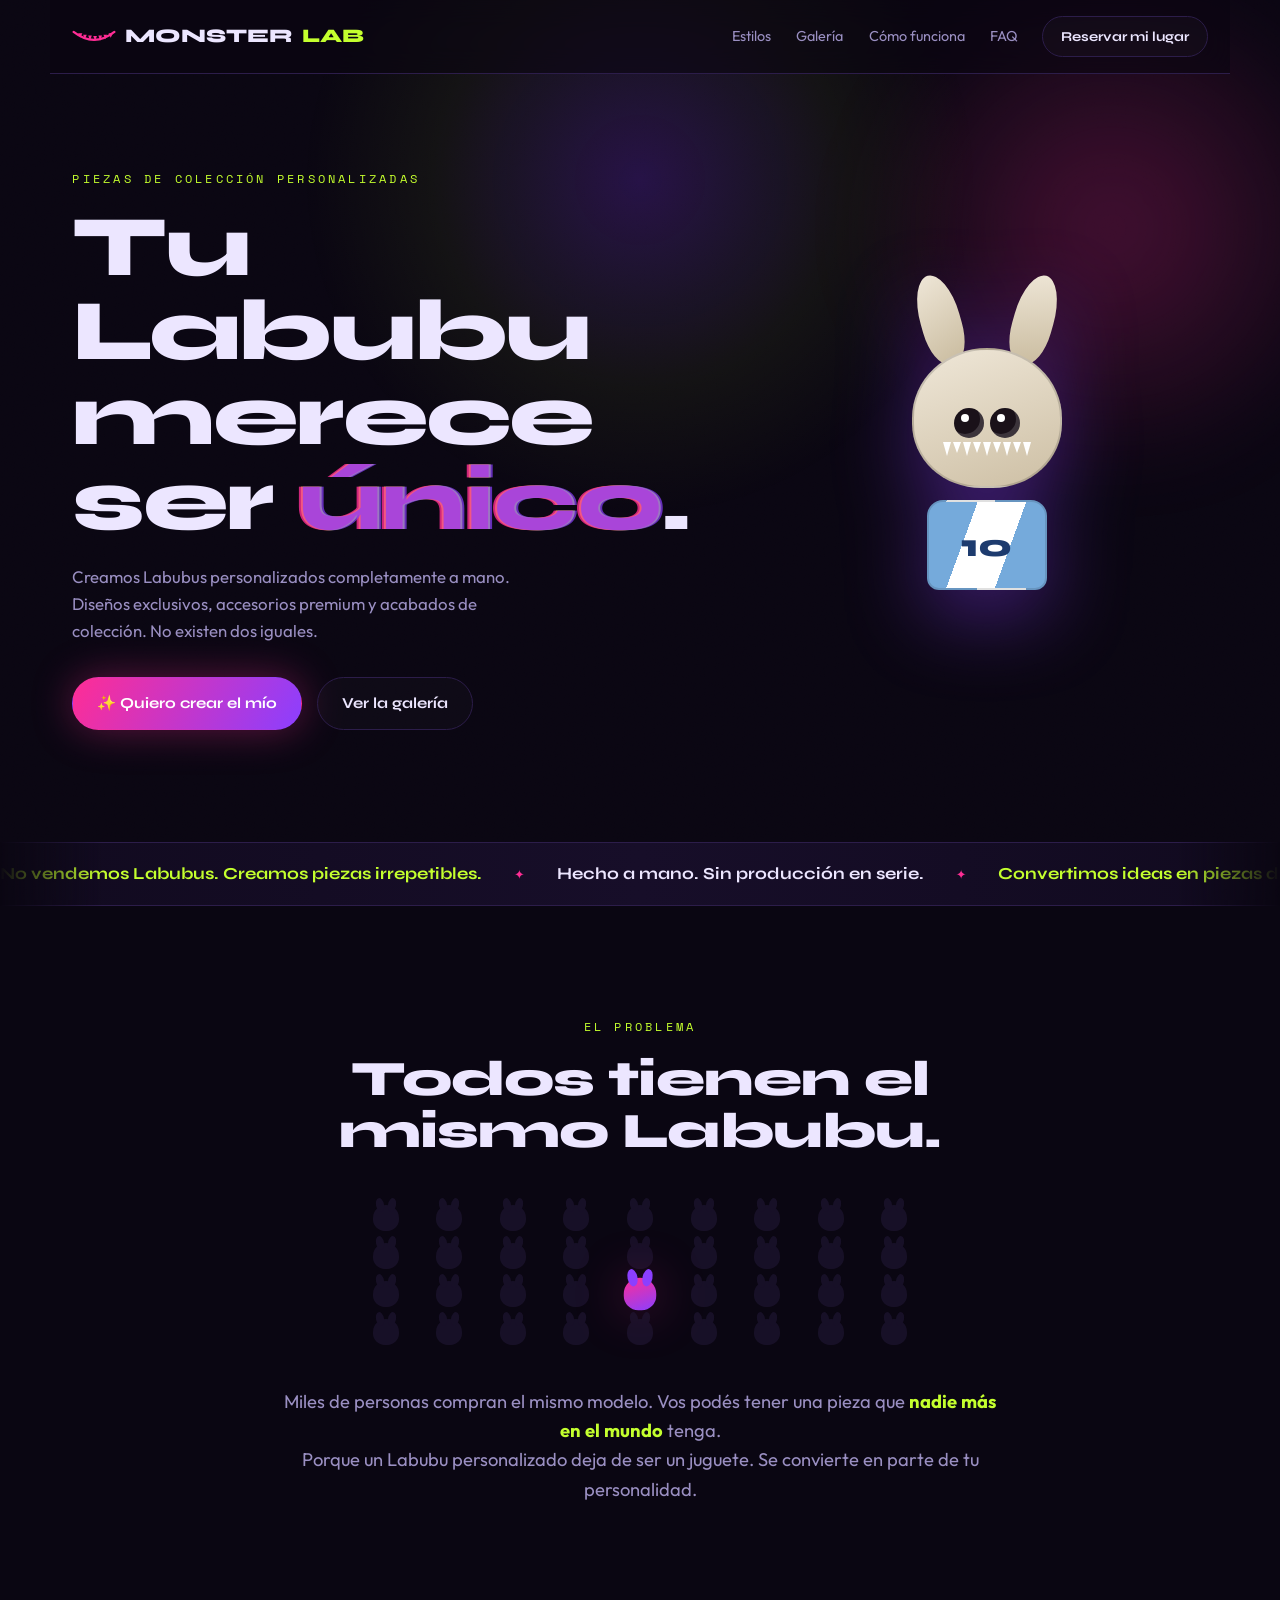
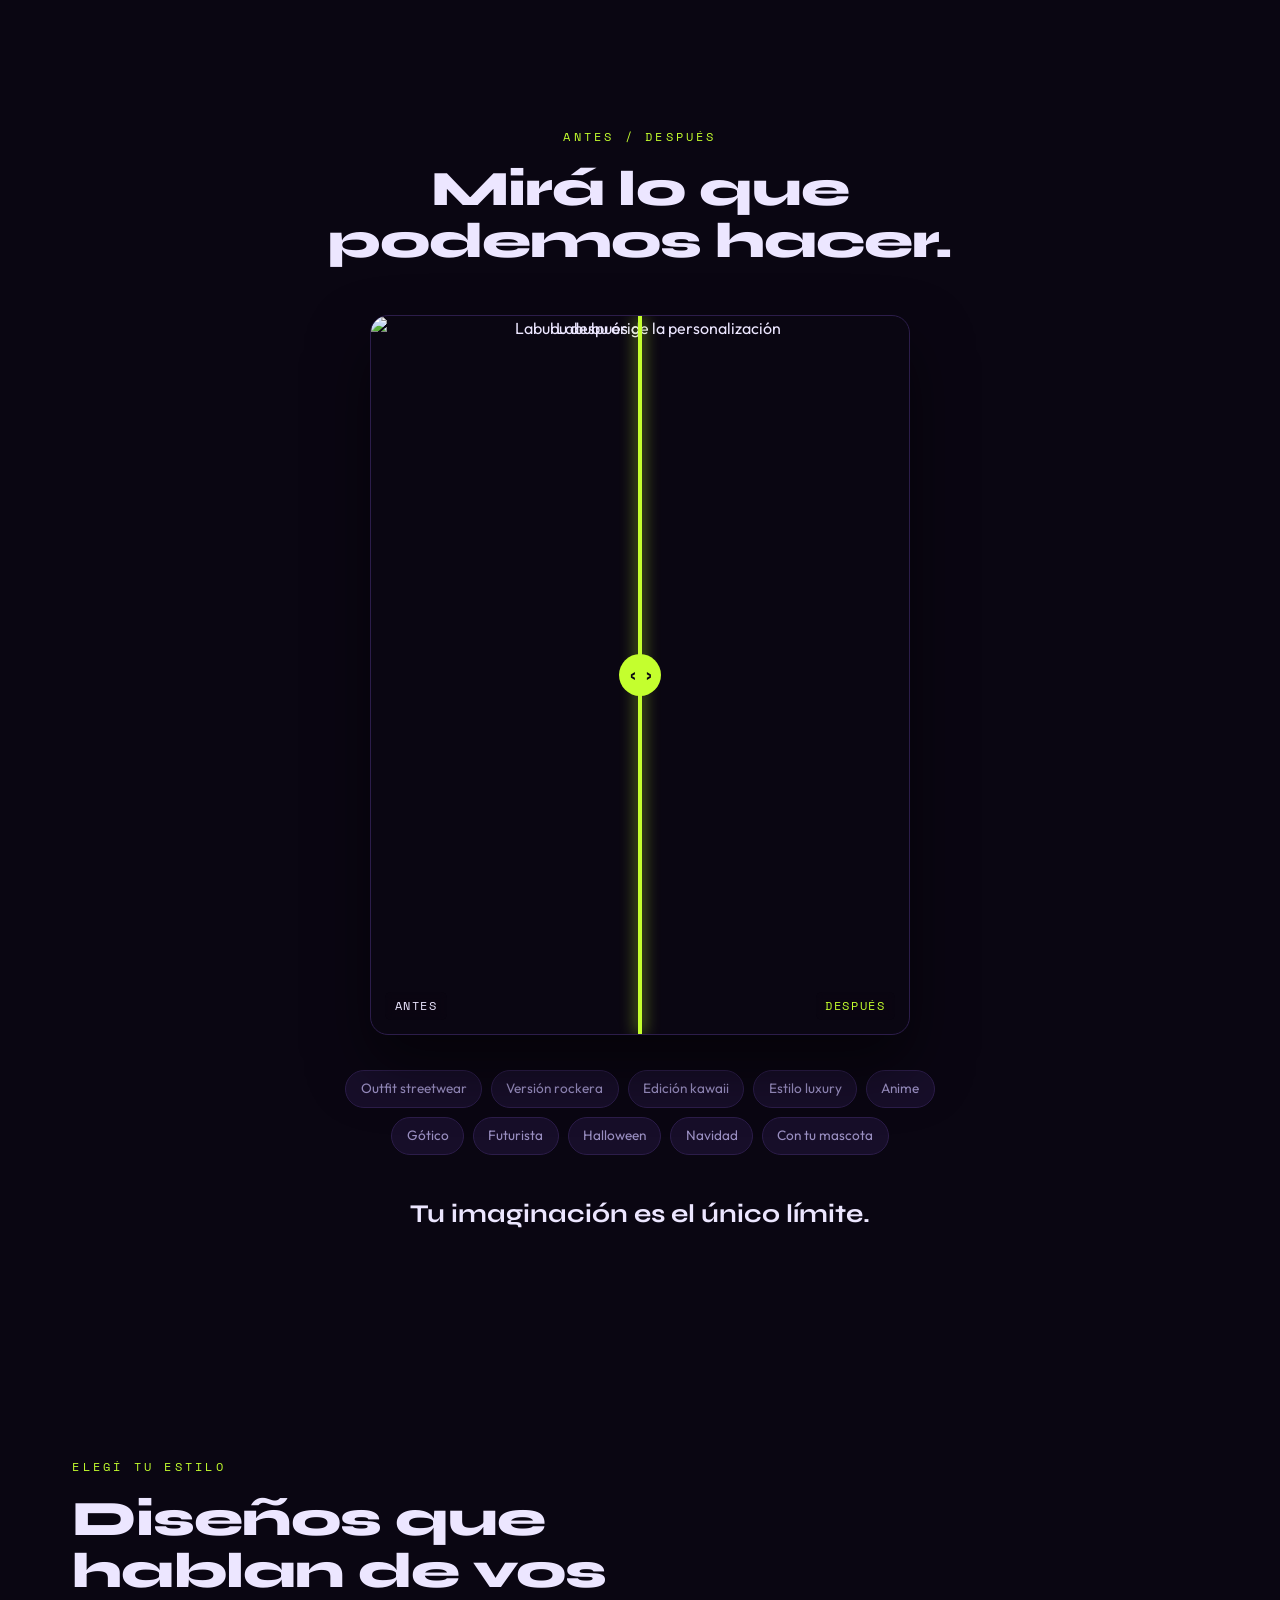
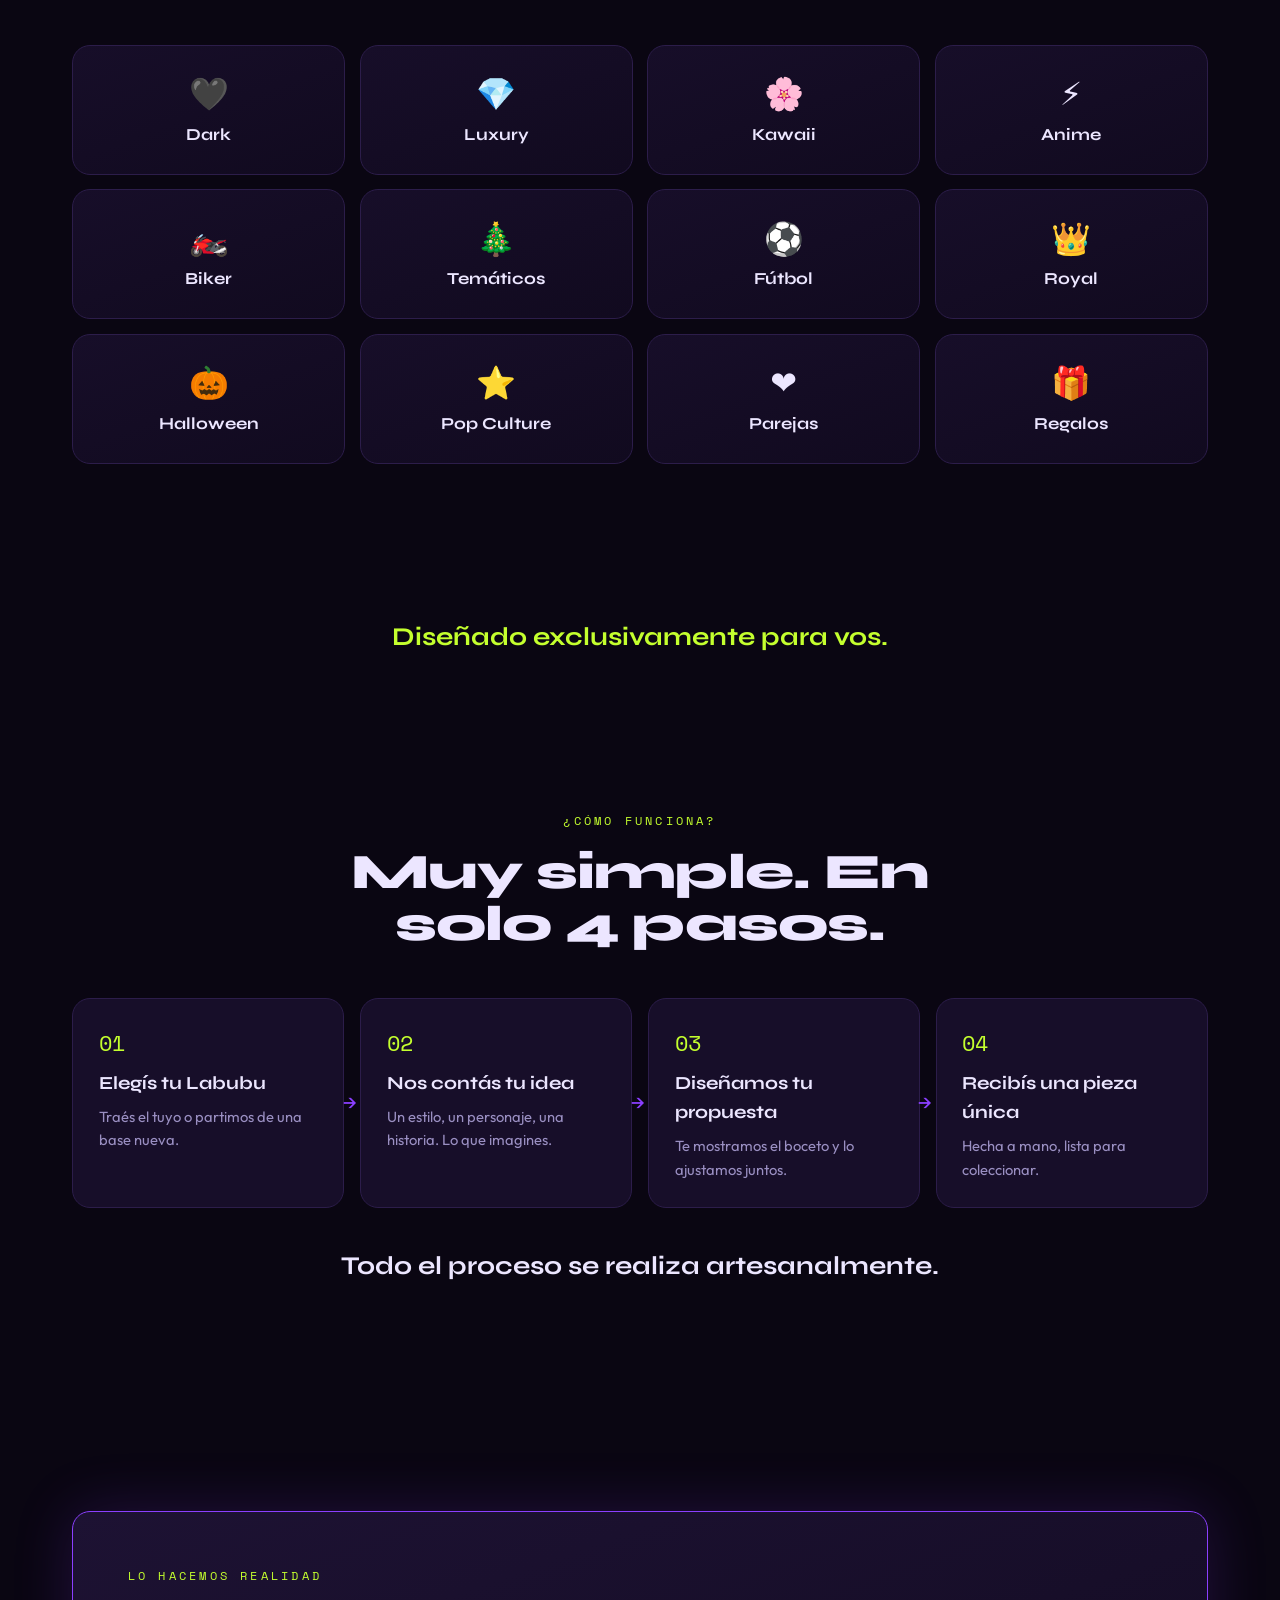
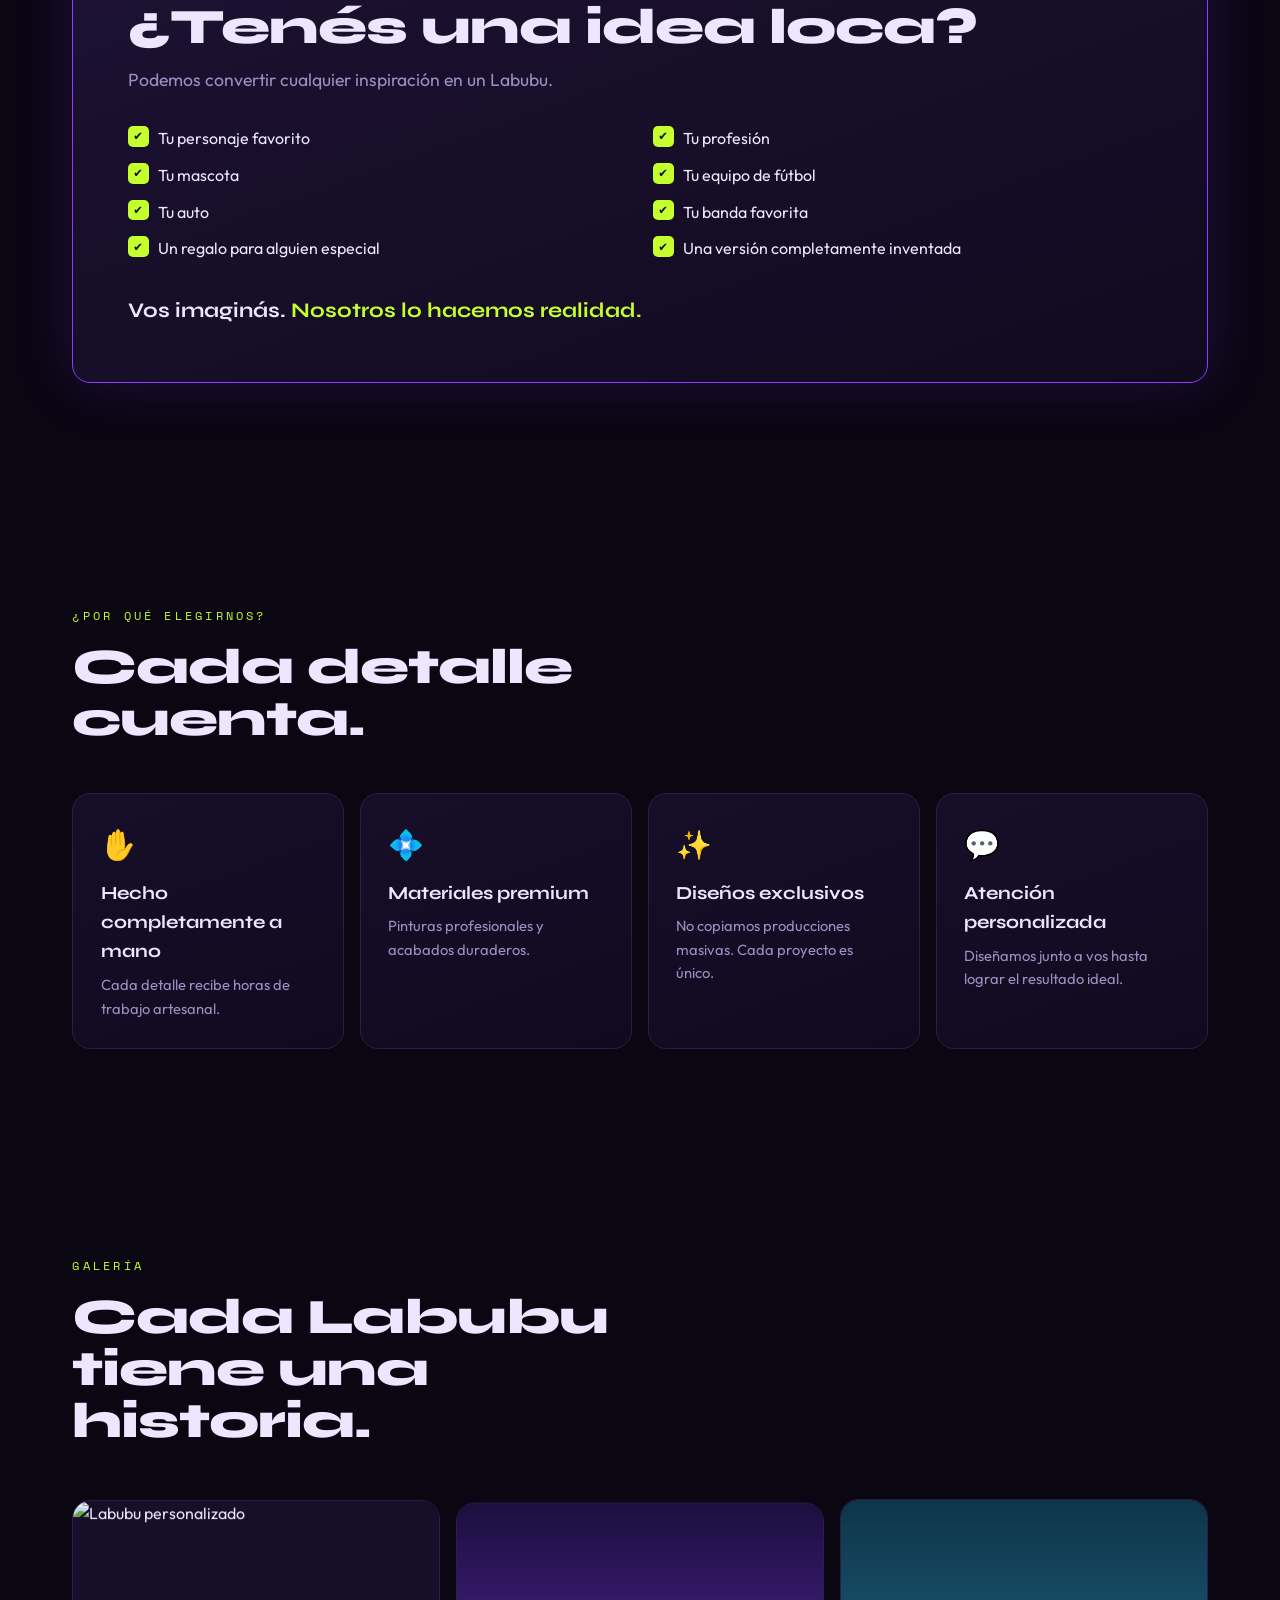
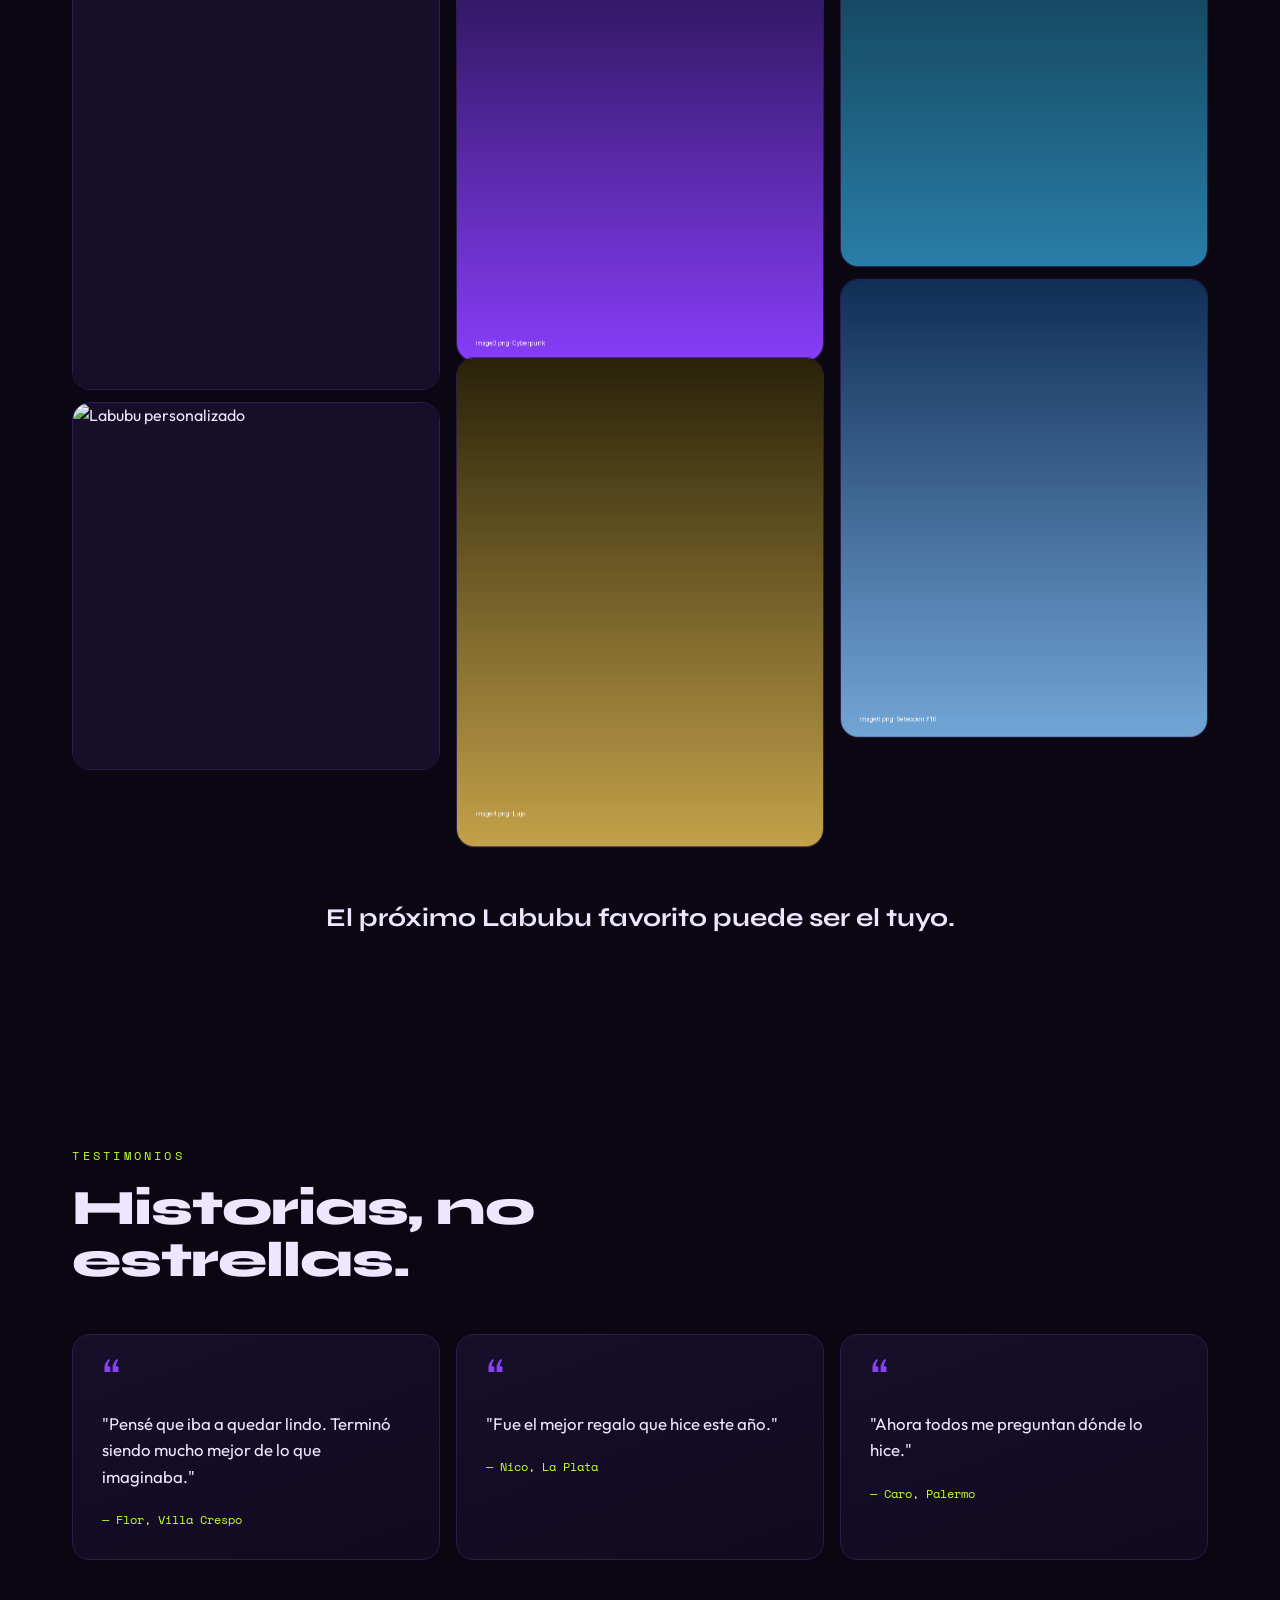
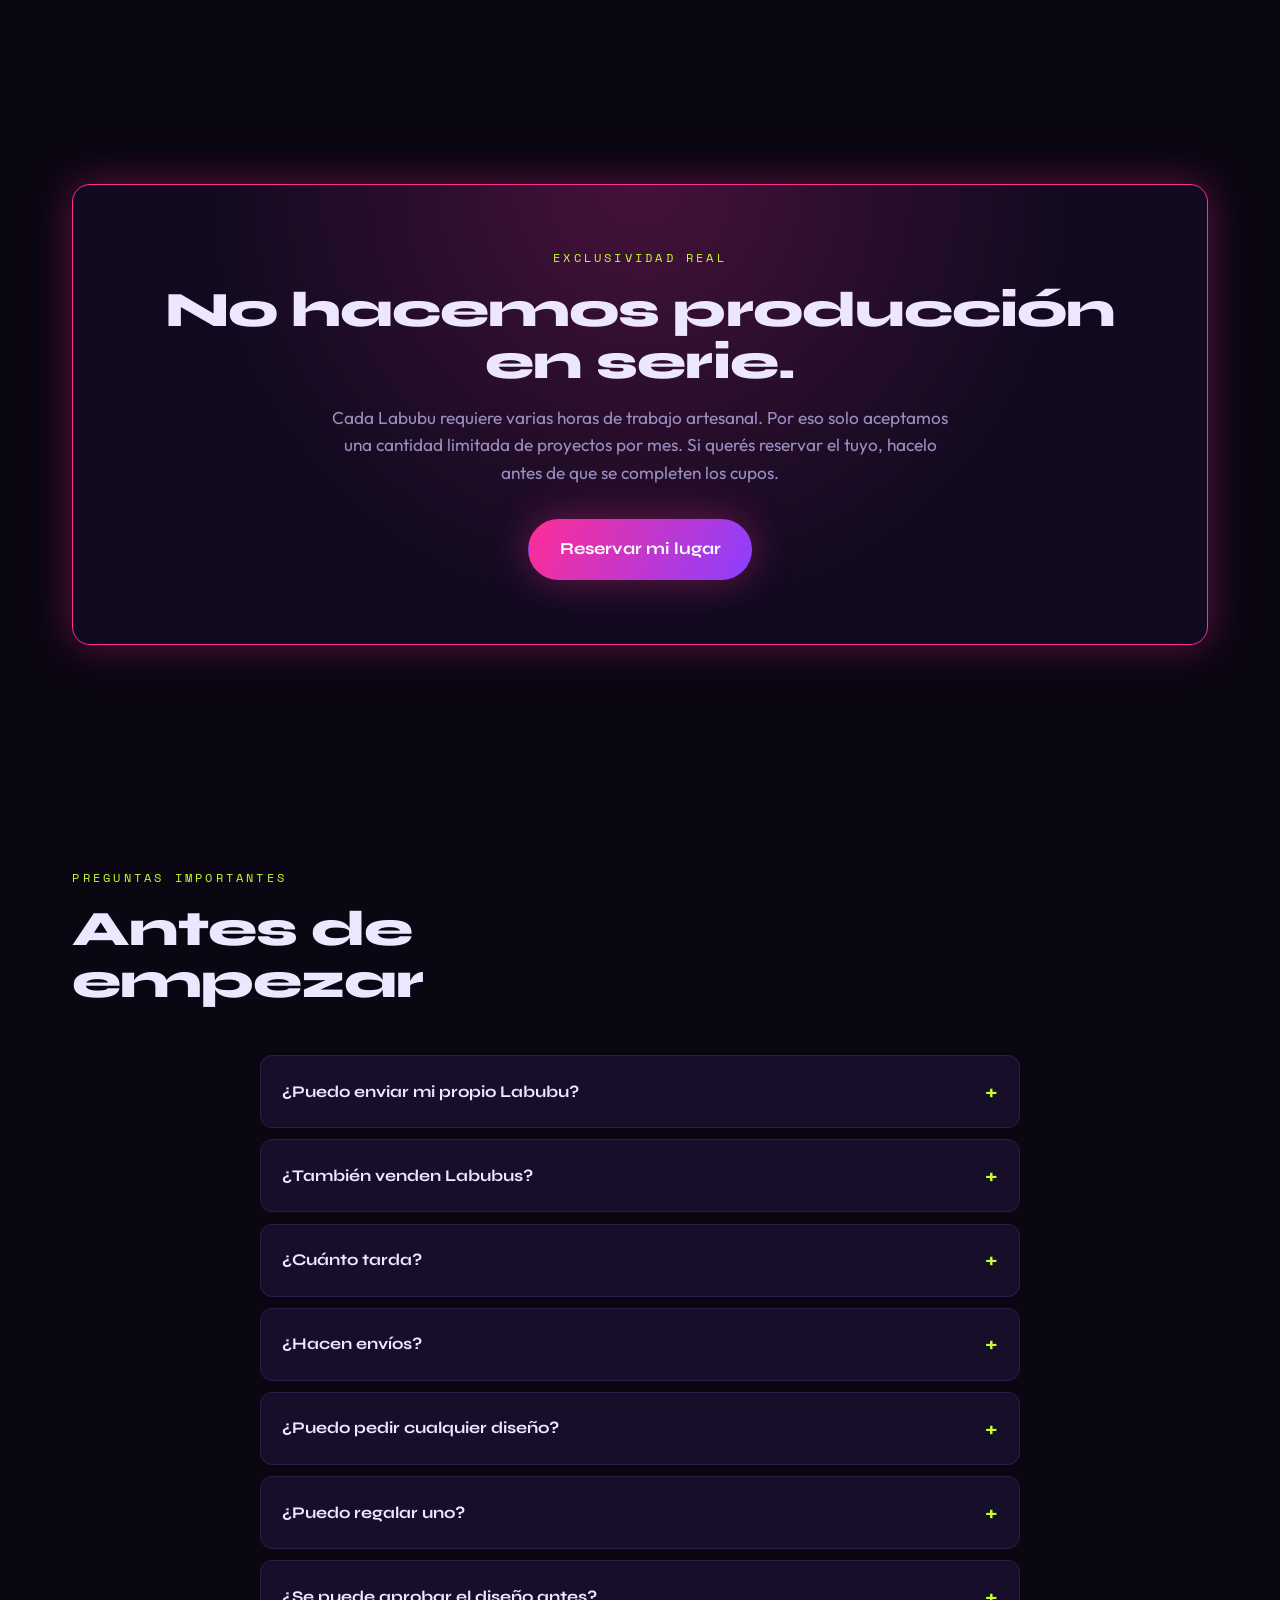
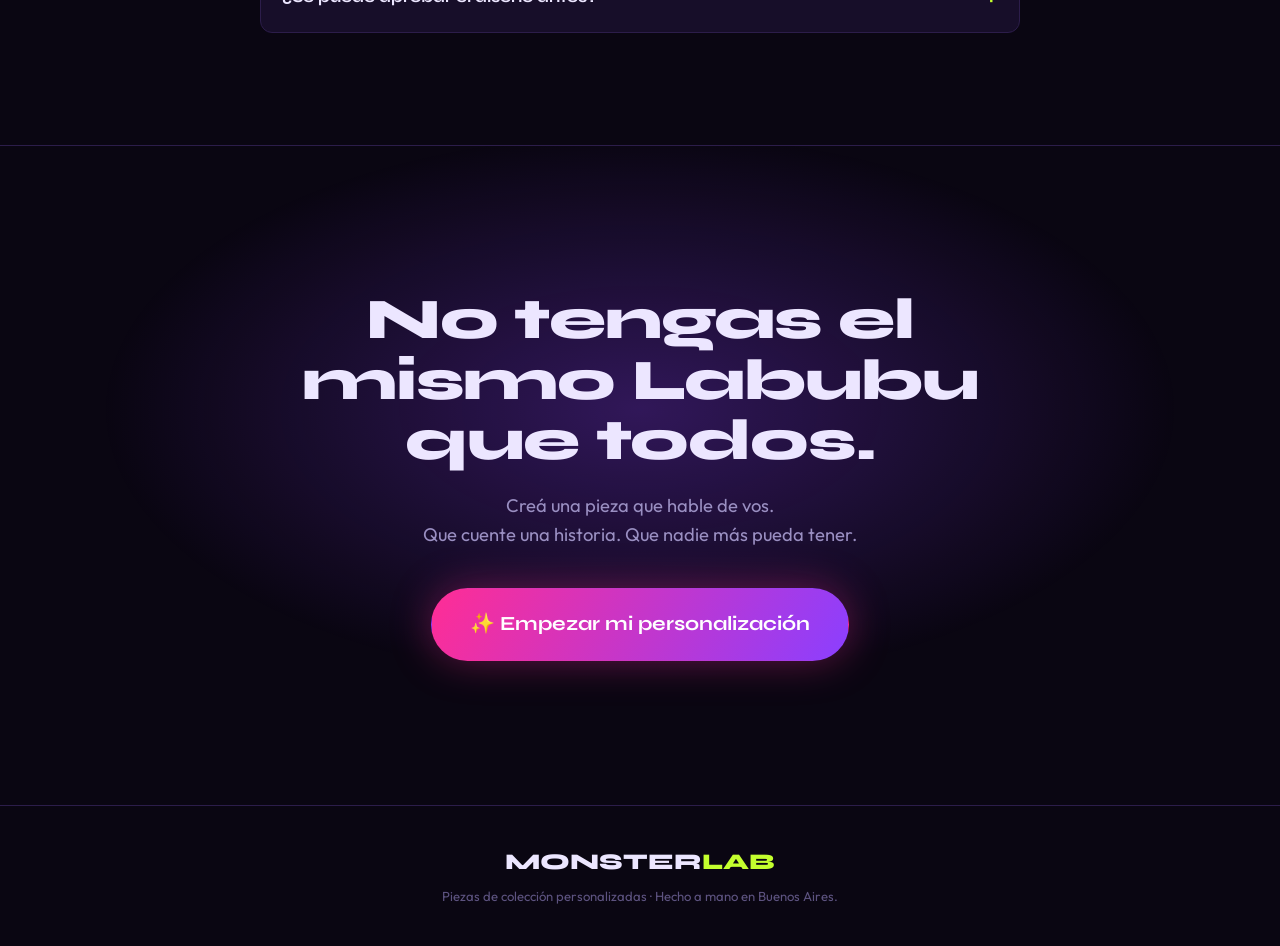
==== commit 7d5ebce5: "Pagina V1" ====
--- a/index.html
+++ b/index.html
@@ -3,10 +3,9 @@
 <head>
   <meta charset="UTF-8" />
   <meta name="viewport" content="width=device-width, initial-scale=1.0" />
-  <title>MONSTER LAB — Customización de Labubu</title>
-  <meta name="description" content="Estudio de personalización de art toys. Repaint facial, tinte de peluche, utilería 3D y ropa a medida para tu Labubu." />
-
-  <!-- Tipografías (se cargan en el navegador del visitante) -->
+  <title>MONSTER LAB — Labubus de colección personalizados</title>
+  <meta name="description" content="Creamos Labubus personalizados completamente a mano. Diseños exclusivos, accesorios premium y acabados de colección. No existen dos iguales." />
+
   <link rel="preconnect" href="https://fonts.googleapis.com" />
   <link rel="preconnect" href="https://fonts.gstatic.com" crossorigin />
   <link href="https://fonts.googleapis.com/css2?family=Syne:wght@600;700;800&family=Outfit:wght@300;400;500;600&family=Space+Mono:wght@400;700&display=swap" rel="stylesheet" />
@@ -15,7 +14,6 @@
 </head>
 <body>
 
-  <!-- Capa de foco volumétrico que sigue al cursor (signature) -->
   <div class="spotlight" aria-hidden="true"></div>
   <div class="grain" aria-hidden="true"></div>
 
@@ -35,34 +33,30 @@
       MONSTER<span class="nav__brand-accent">LAB</span>
     </a>
     <nav class="nav__links">
-      <a href="#servicios">Servicios</a>
+      <a href="#estilos">Estilos</a>
       <a href="#galeria">Galería</a>
-      <a href="#cotizar">Cotizar</a>
+      <a href="#proceso">Cómo funciona</a>
       <a href="#faq">FAQ</a>
     </nav>
-    <a href="#cotizar" class="btn btn--ghost nav__cta">Reservar cupo</a>
+    <a href="#personalizar" class="btn btn--ghost nav__cta">Reservar mi lugar</a>
   </header>
 
   <!-- ===== 1. HERO ===== -->
   <section class="hero reveal" id="hero">
     <div class="hero__halo" aria-hidden="true"></div>
     <div class="hero__inner">
-      <p class="eyebrow">Estudio de art toys · Buenos Aires</p>
-      <h1 class="hero__title">
-        Re-evoluciona<br/>tu <span class="glitch" data-text="Labubu">Labubu</span>
-      </h1>
+      <p class="eyebrow">Piezas de colección personalizadas</p>
+      <h1 class="hero__title">Tu Labubu merece<br/>ser <span class="glitch" data-text="único">único</span>.</h1>
       <p class="hero__sub">
-        Repaint facial, tinte de peluche, utilería impresa en 3D y ropa a medida.
-        Piezas únicas, hechas a mano, con materiales de grado profesional.
+        Creamos Labubus personalizados completamente a mano. Diseños exclusivos,
+        accesorios premium y acabados de colección. No existen dos iguales.
       </p>
       <div class="hero__actions">
-        <a href="#cotizar" class="btn btn--primary btn--pulse">Reclamá la última modificación</a>
-        <a href="#galeria" class="btn btn--ghost">Ver trabajos</a>
-      </div>
-      <p class="hero__note" data-slots-note>Cupos limitados para proyectos premium este mes.</p>
-    </div>
-
-    <!-- Figura flotante (CSS art, sin assets externos) -->
+        <a href="#personalizar" class="btn btn--primary btn--pulse">✨ Quiero crear el mío</a>
+        <a href="#galeria" class="btn btn--ghost">Ver la galería</a>
+      </div>
+    </div>
+
     <div class="hero__toy" aria-hidden="true">
       <div class="toy">
         <div class="toy__ear toy__ear--l"></div>
@@ -79,245 +73,218 @@
     </div>
   </section>
 
-  <!-- ===== 2. MARQUEE ===== -->
-  <section class="marquee reveal" aria-label="Materiales y reseñas">
+  <!-- microcopy en movimiento -->
+  <section class="marquee reveal" aria-label="Nuestra promesa">
     <div class="marquee__track">
-      <span class="marquee__item">Pintura acrílica Vallejo</span><span class="marquee__dot">✦</span>
-      <span class="marquee__item">"El mejor repaint de Buenos Aires"</span><span class="marquee__dot">✦</span>
-      <span class="marquee__item">Sellador UV Angelus</span><span class="marquee__dot">✦</span>
-      <span class="marquee__item">Tinte sintético Rit Dye</span><span class="marquee__dot">✦</span>
-      <span class="marquee__item">"Mi Labubu es una obra de arte"</span><span class="marquee__dot">✦</span>
-      <span class="marquee__item">Réplicas Selección #10</span><span class="marquee__dot">✦</span>
-      <span class="marquee__item">Impresión 3D · PLA</span><span class="marquee__dot">✦</span>
-    </div>
-    <!-- duplicado para loop continuo -->
+      <span class="marquee__item">No vendemos Labubus. Creamos piezas irrepetibles.</span><span class="marquee__dot">✦</span>
+      <span class="marquee__item">Hecho a mano. Sin producción en serie.</span><span class="marquee__dot">✦</span>
+      <span class="marquee__item">Convertimos ideas en piezas de colección.</span><span class="marquee__dot">✦</span>
+      <span class="marquee__item">Una pieza única. Como vos.</span><span class="marquee__dot">✦</span>
+    </div>
     <div class="marquee__track" aria-hidden="true">
-      <span class="marquee__item">Pintura acrílica Vallejo</span><span class="marquee__dot">✦</span>
-      <span class="marquee__item">"El mejor repaint de Buenos Aires"</span><span class="marquee__dot">✦</span>
-      <span class="marquee__item">Sellador UV Angelus</span><span class="marquee__dot">✦</span>
-      <span class="marquee__item">Tinte sintético Rit Dye</span><span class="marquee__dot">✦</span>
-      <span class="marquee__item">"Mi Labubu es una obra de arte"</span><span class="marquee__dot">✦</span>
-      <span class="marquee__item">Réplicas Selección #10</span><span class="marquee__dot">✦</span>
-      <span class="marquee__item">Impresión 3D · PLA</span><span class="marquee__dot">✦</span>
-    </div>
-  </section>
-
-  <!-- ===== 3. BENTO GRID ===== -->
-  <section class="section" id="servicios">
-    <div class="section__head reveal">
-      <p class="eyebrow">Lo que hacemos</p>
-      <h2 class="section__title">Cuatro formas de romper la producción en masa</h2>
-    </div>
-    <div class="bento reveal">
-      <article class="bento__card bento__card--wide tilt" data-tilt>
-        <div class="tilt__inner">
-          <span class="bento__tag">01</span>
-          <h3>Repaint facial</h3>
-          <p>Repintado de rostro con acrílicos Vallejo y sellado UV. De sutil a totalmente monstruoso.</p>
-          <span class="bento__price">desde $38.000</span>
-        </div>
-      </article>
-      <article class="bento__card tilt" data-tilt>
-        <div class="tilt__inner">
-          <span class="bento__tag">02</span>
-          <h3>Tinte de peluche</h3>
-          <p>Rit Dye aplicado con aerógrafo para degradados parejos, incluso negros profundos.</p>
-          <span class="bento__price">desde $29.000</span>
-        </div>
-      </article>
-      <article class="bento__card tilt" data-tilt>
-        <div class="tilt__inner">
-          <span class="bento__tag">03</span>
-          <h3>Utilería 3D</h3>
-          <p>Coronas, cuernos, gafas y armas a escala impresas en PLA y esculpidas a mano.</p>
-          <span class="bento__price">desde $12.000</span>
-        </div>
-      </article>
-      <article class="bento__card bento__card--wide tilt" data-tilt>
-        <div class="tilt__inner">
-          <span class="bento__tag">04</span>
-          <h3>Ropa a medida</h3>
-          <p>Indumentaria textil a escala: desde la camiseta #10 de la Selección hasta alta costura monstruosa.</p>
-          <span class="bento__price">desde $18.000</span>
-        </div>
-      </article>
-    </div>
-  </section>
-
-  <!-- ===== 4. BLIND BOX ===== -->
-  <section class="section section--center" id="blindbox">
-    <div class="section__head reveal">
-      <p class="eyebrow">Caja sorpresa digital</p>
-      <h2 class="section__title">Abrí la caja y desbloqueá tu beneficio</h2>
-    </div>
-    <div class="blindbox reveal">
-      <button class="box" id="blindBox" aria-label="Abrir caja sorpresa">
-        <div class="box__lid"></div>
-        <div class="box__body">?</div>
-      </button>
-      <div class="blindbox__result" id="boxResult" aria-live="polite"></div>
-      <canvas class="confetti" id="confetti" aria-hidden="true"></canvas>
-    </div>
-  </section>
-
-  <!-- ===== 5. PARALLAX GALLERY ===== -->
+      <span class="marquee__item">No vendemos Labubus. Creamos piezas irrepetibles.</span><span class="marquee__dot">✦</span>
+      <span class="marquee__item">Hecho a mano. Sin producción en serie.</span><span class="marquee__dot">✦</span>
+      <span class="marquee__item">Convertimos ideas en piezas de colección.</span><span class="marquee__dot">✦</span>
+      <span class="marquee__item">Una pieza única. Como vos.</span><span class="marquee__dot">✦</span>
+    </div>
+  </section>
+
+  <!-- ===== 2. EL PROBLEMA ===== -->
+  <section class="section section--center problem" id="problema">
+    <div class="section__head reveal">
+      <p class="eyebrow">El problema</p>
+      <h2 class="section__title">Todos tienen el mismo Labubu.</h2>
+    </div>
+    <div class="sea reveal" aria-hidden="true" id="sea"></div>
+    <p class="problem__text reveal">
+      Miles de personas compran el mismo modelo.
+      Vos podés tener una pieza que <strong>nadie más en el mundo</strong> tenga.<br/>
+      Porque un Labubu personalizado deja de ser un juguete.
+      Se convierte en parte de tu personalidad.
+    </p>
+  </section>
+
+  <!-- ===== 3. ANTES / DESPUÉS ===== -->
+  <section class="section section--center" id="antes-despues">
+    <div class="section__head reveal">
+      <p class="eyebrow">Antes / Después</p>
+      <h2 class="section__title">Mirá lo que podemos hacer.</h2>
+    </div>
+
+    <div class="compare reveal" id="compare">
+      <img class="compare__img compare__img--after" src="assets/image2.png" alt="Labubu después de la personalización" />
+      <div class="compare__clip" id="compareClip">
+        <img class="compare__img" src="assets/image1.png" alt="Labubu original de fábrica" />
+      </div>
+      <span class="compare__label compare__label--before">Antes</span>
+      <span class="compare__label compare__label--after">Después</span>
+      <div class="compare__handle" id="compareHandle" role="slider" aria-label="Comparar antes y después" aria-valuemin="0" aria-valuemax="100" aria-valuenow="50" tabindex="0">
+        <span class="compare__grip">‹ ›</span>
+      </div>
+    </div>
+
+    <ul class="chips reveal">
+      <li>Outfit streetwear</li><li>Versión rockera</li><li>Edición kawaii</li>
+      <li>Estilo luxury</li><li>Anime</li><li>Gótico</li><li>Futurista</li>
+      <li>Halloween</li><li>Navidad</li><li>Con tu mascota</li>
+    </ul>
+    <p class="microcopy reveal">Tu imaginación es el único límite.</p>
+  </section>
+
+  <!-- ===== 4. ELEGÍ TU ESTILO ===== -->
+  <section class="section" id="estilos">
+    <div class="section__head reveal">
+      <p class="eyebrow">Elegí tu estilo</p>
+      <h2 class="section__title">Diseños que hablan de vos</h2>
+    </div>
+    <div class="styles reveal">
+      <button class="style-card"><span class="style-card__emoji">🖤</span>Dark</button>
+      <button class="style-card"><span class="style-card__emoji">💎</span>Luxury</button>
+      <button class="style-card"><span class="style-card__emoji">🌸</span>Kawaii</button>
+      <button class="style-card"><span class="style-card__emoji">⚡</span>Anime</button>
+      <button class="style-card"><span class="style-card__emoji">🏍️</span>Biker</button>
+      <button class="style-card"><span class="style-card__emoji">🎄</span>Temáticos</button>
+      <button class="style-card"><span class="style-card__emoji">⚽</span>Fútbol</button>
+      <button class="style-card"><span class="style-card__emoji">👑</span>Royal</button>
+      <button class="style-card"><span class="style-card__emoji">🎃</span>Halloween</button>
+      <button class="style-card"><span class="style-card__emoji">⭐</span>Pop Culture</button>
+      <button class="style-card"><span class="style-card__emoji">❤️</span>Parejas</button>
+      <button class="style-card"><span class="style-card__emoji">🎁</span>Regalos</button>
+    </div>
+  </section>
+
+  <p class="microcopy microcopy--band reveal">Diseñado exclusivamente para vos.</p>
+
+  <!-- ===== 5. CÓMO FUNCIONA ===== -->
+  <section class="section section--center" id="proceso">
+    <div class="section__head reveal">
+      <p class="eyebrow">¿Cómo funciona?</p>
+      <h2 class="section__title">Muy simple. En solo 4 pasos.</h2>
+    </div>
+    <ol class="steps reveal">
+      <li class="step"><span class="step__num">01</span><h3>Elegís tu Labubu</h3><p>Traés el tuyo o partimos de una base nueva.</p></li>
+      <li class="step"><span class="step__num">02</span><h3>Nos contás tu idea</h3><p>Un estilo, un personaje, una historia. Lo que imagines.</p></li>
+      <li class="step"><span class="step__num">03</span><h3>Diseñamos tu propuesta</h3><p>Te mostramos el boceto y lo ajustamos juntos.</p></li>
+      <li class="step"><span class="step__num">04</span><h3>Recibís una pieza única</h3><p>Hecha a mano, lista para coleccionar.</p></li>
+    </ol>
+    <p class="microcopy reveal">Todo el proceso se realiza artesanalmente.</p>
+  </section>
+
+  <!-- ===== 6. LO HACEMOS REALIDAD ===== -->
+  <section class="section idea" id="idea">
+    <div class="idea__inner reveal">
+      <div class="idea__head">
+        <p class="eyebrow">Lo hacemos realidad</p>
+        <h2 class="section__title">¿Tenés una idea loca?</h2>
+        <p class="idea__lead">Podemos convertir cualquier inspiración en un Labubu.</p>
+      </div>
+      <ul class="idea__list">
+        <li>Tu personaje favorito</li>
+        <li>Tu profesión</li>
+        <li>Tu mascota</li>
+        <li>Tu equipo de fútbol</li>
+        <li>Tu auto</li>
+        <li>Tu banda favorita</li>
+        <li>Un regalo para alguien especial</li>
+        <li>Una versión completamente inventada</li>
+      </ul>
+      <p class="idea__close">Vos imaginás. <span>Nosotros lo hacemos realidad.</span></p>
+    </div>
+  </section>
+
+  <!-- ===== 7. POR QUÉ ELEGIRNOS ===== -->
+  <section class="section" id="porque">
+    <div class="section__head reveal">
+      <p class="eyebrow">¿Por qué elegirnos?</p>
+      <h2 class="section__title">Cada detalle cuenta.</h2>
+    </div>
+    <div class="why reveal">
+      <article class="why__card"><span class="why__icon">✋</span><h3>Hecho completamente a mano</h3><p>Cada detalle recibe horas de trabajo artesanal.</p></article>
+      <article class="why__card"><span class="why__icon">💠</span><h3>Materiales premium</h3><p>Pinturas profesionales y acabados duraderos.</p></article>
+      <article class="why__card"><span class="why__icon">✨</span><h3>Diseños exclusivos</h3><p>No copiamos producciones masivas. Cada proyecto es único.</p></article>
+      <article class="why__card"><span class="why__icon">💬</span><h3>Atención personalizada</h3><p>Diseñamos junto a vos hasta lograr el resultado ideal.</p></article>
+    </div>
+  </section>
+
+  <!-- ===== 8. GALERÍA ===== -->
   <section class="gallery" id="galeria">
     <div class="section__head reveal">
-      <p class="eyebrow">Portfolio</p>
-      <h2 class="section__title">Galería cinemática</h2>
-    </div>
-    <div class="gallery__grid">
-      <figure class="gallery__item" data-speed="0.92"><div class="ph ph--horror">Terror</div></figure>
-      <figure class="gallery__item" data-speed="1.08"><div class="ph ph--gummy">Gominola</div></figure>
-      <figure class="gallery__item" data-speed="0.85"><div class="ph ph--cyber">Cyberpunk</div></figure>
-      <figure class="gallery__item" data-speed="1.15"><div class="ph ph--lux">Lujo</div></figure>
-      <figure class="gallery__item" data-speed="0.9"><div class="ph ph--sci">Sci-fi</div></figure>
-      <figure class="gallery__item" data-speed="1.05"><div class="ph ph--arg">Selección #10</div></figure>
-    </div>
-  </section>
-
-  <!-- ===== 6. SCARCITY BAR (DARK UX) ===== -->
-  <aside class="scarcity reveal" id="scarcity" data-darkux="Escasez / urgencia falsa">
-    <div class="scarcity__inner">
-      <span class="scarcity__pulse" aria-hidden="true"></span>
-      <p class="scarcity__text">
-        <strong>ALERTA:</strong> solo quedan
-        <span class="ticker" id="slotTicker" data-target="2">0</span>
-        turnos operativos para proyectos premium este mes.
+      <p class="eyebrow">Galería</p>
+      <h2 class="section__title">Cada Labubu tiene una historia.</h2>
+    </div>
+    <div class="masonry-gallery reveal">
+      <figure class="mg__item" data-speed="0.9"><img src="assets/image1.png" alt="Labubu personalizado" loading="lazy" /></figure>
+      <figure class="mg__item" data-speed="1.1"><img src="assets/image2.png" alt="Labubu personalizado" loading="lazy" /></figure>
+      <figure class="mg__item" data-speed="0.85"><img src="assets/image3.png" alt="Labubu personalizado" loading="lazy" /></figure>
+      <figure class="mg__item" data-speed="1.12"><img src="assets/image4.png" alt="Labubu personalizado" loading="lazy" /></figure>
+      <figure class="mg__item" data-speed="0.92"><img src="assets/image5.png" alt="Labubu personalizado" loading="lazy" /></figure>
+      <figure class="mg__item" data-speed="1.06"><img src="assets/image6.png" alt="Labubu personalizado" loading="lazy" /></figure>
+      <!-- Duplicá <figure class="mg__item"> y cambiá el src para sumar más fotos -->
+    </div>
+    <p class="microcopy reveal">El próximo Labubu favorito puede ser el tuyo.</p>
+  </section>
+
+  <!-- ===== 9. TESTIMONIOS ===== -->
+  <section class="section" id="testimonios">
+    <div class="section__head reveal">
+      <p class="eyebrow">Testimonios</p>
+      <h2 class="section__title">Historias, no estrellas.</h2>
+    </div>
+    <div class="stories reveal">
+      <blockquote class="story"><p>"Pensé que iba a quedar lindo. Terminó siendo mucho mejor de lo que imaginaba."</p><cite>— Flor, Villa Crespo</cite></blockquote>
+      <blockquote class="story"><p>"Fue el mejor regalo que hice este año."</p><cite>— Nico, La Plata</cite></blockquote>
+      <blockquote class="story"><p>"Ahora todos me preguntan dónde lo hice."</p><cite>— Caro, Palermo</cite></blockquote>
+    </div>
+  </section>
+
+  <!-- ===== 10. EXCLUSIVIDAD ===== -->
+  <section class="section" id="exclusividad">
+    <div class="exclusive reveal">
+      <div class="exclusive__glow" aria-hidden="true"></div>
+      <p class="eyebrow">Exclusividad real</p>
+      <h2 class="section__title">No hacemos producción en serie.</h2>
+      <p class="exclusive__text">
+        Cada Labubu requiere varias horas de trabajo artesanal. Por eso solo
+        aceptamos una cantidad limitada de proyectos por mes. Si querés reservar
+        el tuyo, hacelo antes de que se completen los cupos.
       </p>
-      <div class="scarcity__timer" id="scarcityTimer" aria-label="Cuenta regresiva">--:--:--</div>
-    </div>
-  </aside>
-
-  <!-- ===== 7. CONFIRM-SHAMING (DARK UX) ===== -->
-  <section class="section" id="testimonios" data-darkux="Confirm-shaming">
-    <div class="section__head reveal">
-      <p class="eyebrow">La comunidad</p>
-      <h2 class="section__title">Labubus que ya no se parecen a ningún otro</h2>
-    </div>
-    <div class="masonry reveal">
-      <blockquote class="card-q"><p>"Llevé un blind box aburrido y volvió convertido en una criatura de terror. Diez puntos."</p><cite>— Flor, Villa Crespo</cite></blockquote>
-      <blockquote class="card-q card-q--tall"><p>"El repaint facial es otra cosa. Se nota el sellado UV, no se pone amarillo con el tiempo."</p><cite>— Nico, La Plata</cite></blockquote>
-      <blockquote class="card-q"><p>"Le hicieron la camiseta #10 a mano. Es mi pieza favorita."</p><cite>— Caro, Palermo</cite></blockquote>
-      <blockquote class="card-q card-q--tall"><p>"Pedí gominola translúcida y quedó tal cual la foto. Brillante, literal."</p><cite>— Juli, Caballito</cite></blockquote>
-      <blockquote class="card-q"><p>"Tinte negro profundo, parejo, sin manchas. Un montón de laburo fino."</p><cite>— Mart, Quilmes</cite></blockquote>
-      <blockquote class="card-q"><p>"Le agregaron cuernos y gemas dentales. Caótico y precioso."</p><cite>— Vale, Núñez</cite></blockquote>
-    </div>
-  </section>
-
-  <!-- Modal confirm-shaming -->
-  <div class="modal" id="shameModal" role="dialog" aria-modal="true" aria-labelledby="shameTitle" hidden>
-    <div class="modal__backdrop"></div>
-    <div class="modal__panel">
-      <span class="darkux-tag">Demo · Confirm-shaming</span>
-      <h3 id="shameTitle">¿En serio te ibas sin tu pieza única?</h3>
-      <p>Miles de Labubus salen iguales de la misma caja. El tuyo no tiene por qué.</p>
-      <div class="modal__actions">
-        <button class="btn btn--primary" data-close-modal>Quiero mi Labubu exclusivo</button>
-        <button class="btn btn--shame" data-close-modal>No, prefiero un muñeco idéntico al resto del rebaño</button>
-      </div>
-    </div>
-  </div>
-
-  <!-- ===== 8. QUOTE / PRICE ANCHORING ===== -->
-  <section class="section" id="cotizar">
-    <div class="section__head reveal">
-      <p class="eyebrow">Cotizador</p>
-      <h2 class="section__title">Armá tu proyecto</h2>
-    </div>
-
-    <div class="quote reveal">
-      <div class="quote__options">
-        <label class="opt"><input type="checkbox" data-price="38000" /> <span>Repaint facial</span><b>$38.000</b></label>
-        <label class="opt"><input type="checkbox" data-price="29000" /> <span>Tinte de peluche (aerógrafo)</span><b>$29.000</b></label>
-        <label class="opt"><input type="checkbox" data-price="18000" /> <span>Ropa a medida #10</span><b>$18.000</b></label>
-        <label class="opt"><input type="checkbox" data-price="12000" /> <span>Utilería 3D</span><b>$12.000</b></label>
-        <label class="opt"><input type="checkbox" data-price="9000" /> <span>Gemas dentales + cuernos</span><b>$9.000</b></label>
-
-        <fieldset class="quote__pay">
-          <legend>Forma de pago</legend>
-          <label class="pay"><input type="radio" name="pay" value="transfer" checked /> Transferencia / Mercado Pago <em>−15% OFF</em></label>
-          <label class="pay"><input type="radio" name="pay" value="installments" /> 3 cuotas sin interés (MODO / Nave)</label>
-        </fieldset>
-
-        <!-- DARK UX: basket sneaking -->
-        <fieldset class="quote__sneak" data-darkux="Basket sneaking">
-          <legend>Extras recomendados <span class="darkux-tag">Demo · Basket sneaking (pre-tildado)</span></legend>
-          <label class="opt opt--tiny"><input type="checkbox" data-price="6500" checked /> <span>Caja de exhibición acrílica anti-polvo</span><b>$6.500</b></label>
-          <label class="opt opt--tiny"><input type="checkbox" data-price="4500" checked /> <span>Certificado de autenticidad en placa 3D</span><b>$4.500</b></label>
-          <label class="opt opt--tiny"><input type="checkbox" data-price="3500" checked /> <span>Seguro logístico especial</span><b>$3.500</b></label>
-        </fieldset>
-      </div>
-
-      <aside class="quote__summary">
-        <p class="quote__anchor">Precio de lista <s id="anchorPrice">$0</s></p>
-        <p class="quote__label">Tu precio hoy</p>
-        <p class="quote__total" id="quoteTotal">$0</p>
-        <p class="quote__pay-note" id="payNote">15% OFF aplicado vía transferencia</p>
-        <a href="#" class="btn btn--primary btn--block" id="reserveBtn">Reservar mi cupo</a>
-        <p class="quote__micro">Sin cargos automáticos. Demo educativa.</p>
-      </aside>
-    </div>
-  </section>
-
-  <!-- ===== 9 (=10 en doc). ROACH MOTEL (DARK UX) ===== -->
-  <section class="section" id="vip">
-    <div class="vip reveal" data-darkux="Roach motel / continuidad forzada">
-      <span class="darkux-tag darkux-tag--corner">Demo · Roach motel</span>
-      <div class="vip__glow" aria-hidden="true"></div>
-      <h2 class="vip__title">Monster Club <span>VIP</span></h2>
-      <p class="vip__pitch"><b>40% OFF instantáneo</b> en tu proyecto actual.</p>
-      <button class="btn btn--primary">Sumarme con un clic</button>
-      <p class="vip__fine">Renovación mensual automática de $14.900 por accesorios sorpresa recurrentes. La baja se gestiona por email con confirmación dentro de los 30 días hábiles.</p>
+      <a href="#personalizar" class="btn btn--primary btn--lg">Reservar mi lugar</a>
     </div>
   </section>
 
   <!-- ===== 11. FAQ ===== -->
   <section class="section" id="faq">
     <div class="section__head reveal">
-      <p class="eyebrow">Antes de reservar</p>
-      <h2 class="section__title">Preguntas frecuentes</h2>
+      <p class="eyebrow">Preguntas importantes</p>
+      <h2 class="section__title">Antes de empezar</h2>
     </div>
     <div class="faq reveal">
-      <details class="faq__item">
-        <summary>¿Se puede revertir el repaint si no me gusta?</summary>
-        <div class="faq__body"><p>El repintado con acrílico y sellador UV es permanente por diseño: garantiza durabilidad y protección contra el amarillamiento. Por eso trabajamos con bocetos previos aprobados por vos antes de pintar.</p></div>
-      </details>
-      <details class="faq__item">
-        <summary>¿El tinte de peluche destiñe?</summary>
-        <div class="faq__body"><p>Usamos Rit Dye fijado con calor y aplicado con aerógrafo. No destiñe con el uso normal. Evitá lavados con agua caliente y exposición solar prolongada.</p></div>
-      </details>
-      <details class="faq__item">
-        <summary>¿Aceptan devoluciones?</summary>
-        <div class="faq__body"><p>Al ser piezas artísticas únicas hechas a pedido, no aceptamos devoluciones una vez iniciada la intervención. Sí ofrecemos ajustes dentro del proyecto acordado.</p></div>
-      </details>
-      <details class="faq__item">
-        <summary>¿Cuánto demora un proyecto?</summary>
-        <div class="faq__body"><p>Entre 7 y 20 días hábiles según complejidad. Los proyectos premium con utilería 3D y esculpido pueden extenderse.</p></div>
-      </details>
-    </div>
-  </section>
-
-  <!-- ===== FOOTER ===== -->
+      <details class="faq__item"><summary>¿Puedo enviar mi propio Labubu?</summary><div class="faq__body"><p>Sí. Podés mandarnos el tuyo para intervenirlo, o partimos de una base nueva si preferís.</p></div></details>
+      <details class="faq__item"><summary>¿También venden Labubus?</summary><div class="faq__body"><p>Podemos conseguir la base para tu proyecto. Nuestro foco es la personalización: la pieza final es lo que nos importa.</p></div></details>
+      <details class="faq__item"><summary>¿Cuánto tarda?</summary><div class="faq__body"><p>Depende de la complejidad del diseño. Te damos un plazo estimado al aprobar la propuesta, antes de empezar a trabajar.</p></div></details>
+      <details class="faq__item"><summary>¿Hacen envíos?</summary><div class="faq__body"><p>Sí, enviamos a todo el país con embalaje protegido para que tu pieza llegue impecable.</p></div></details>
+      <details class="faq__item"><summary>¿Puedo pedir cualquier diseño?</summary><div class="faq__body"><p>Casi cualquier idea es posible. Si algo no se puede ejecutar bien, te lo decimos y proponemos una alternativa.</p></div></details>
+      <details class="faq__item"><summary>¿Puedo regalar uno?</summary><div class="faq__body"><p>Es uno de los pedidos más lindos que recibimos. Coordinamos fechas y entrega para que llegue a tiempo.</p></div></details>
+      <details class="faq__item"><summary>¿Se puede aprobar el diseño antes?</summary><div class="faq__body"><p>Siempre. Te mostramos el boceto y no avanzamos hasta que estés conforme.</p></div></details>
+    </div>
+  </section>
+
+  <!-- ===== 12. CTA FINAL ===== -->
+  <section class="final" id="personalizar">
+    <div class="final__glow" aria-hidden="true"></div>
+    <div class="final__inner reveal">
+      <h2 class="final__title">No tengas el mismo Labubu que todos.</h2>
+      <p class="final__sub">Creá una pieza que hable de vos.<br/>Que cuente una historia. Que nadie más pueda tener.</p>
+      <a href="#" class="btn btn--primary btn--xl" id="startBtn">✨ Empezar mi personalización</a>
+    </div>
+  </section>
+
   <footer class="footer">
     <div class="footer__inner">
       <p class="footer__brand">MONSTER<span>LAB</span></p>
-      <p class="footer__copy">Demo educativa de UX persuasivo y dark patterns · Sin transacciones reales.</p>
+      <p class="footer__copy">Piezas de colección personalizadas · Hecho a mano en Buenos Aires.</p>
     </div>
   </footer>
-
-  <!-- ===== 12. EXIT-INTENT MODAL (DARK UX) ===== -->
-  <div class="exit" id="exitModal" role="dialog" aria-modal="true" aria-labelledby="exitTitle" hidden>
-    <div class="exit__backdrop"></div>
-    <div class="exit__panel">
-      <span class="darkux-tag">Demo · Exit-intent + aversión a la pérdida</span>
-      <h2 id="exitTitle">Alerta final</h2>
-      <p>Envío gratis a toda Argentina si terminás tu cotización ahora.</p>
-      <div class="exit__timer" id="exitTimer">04:59</div>
-      <button class="btn btn--primary btn--block" data-close-exit>Aprovechar el envío gratis</button>
-      <button class="exit__dismiss" data-close-exit>No, gracias</button>
-    </div>
-  </div>
 
   <script src="js/main.js"></script>
 </body>
--- a/css/styles.css
+++ b/css/styles.css
@@ -1,10 +1,9 @@
 /* =========================================================
-   MONSTER LAB · Customización de Labubu
+   MONSTER LAB · Labubus de colección personalizados
    Estética: "Cyberpunk Mischievous"
    ========================================================= */
 
 :root {
-  /* Paleta */
   --void:        #0a0612;
   --void-2:      #110a1f;
   --panel:       #170e29;
@@ -13,9 +12,9 @@
 
   --violet:      #8b3fff;
   --violet-deep: #5a1fc4;
-  --neon:        #c4ff2e;   /* verde tóxico */
+  --neon:        #c4ff2e;
   --neon-dim:    #9bd11f;
-  --pink:        #ff2d95;   /* rosa hiper-saturado */
+  --pink:        #ff2d95;
   --pink-soft:   #ff6fb8;
 
   --text:        #ece6ff;
@@ -35,9 +34,7 @@
 }
 
 * { box-sizing: border-box; margin: 0; padding: 0; }
-
 html { scroll-behavior: smooth; }
-
 body {
   font-family: var(--font-body);
   background: var(--void);
@@ -46,154 +43,88 @@
   overflow-x: hidden;
   position: relative;
 }
-
 img { max-width: 100%; display: block; }
 a { color: inherit; text-decoration: none; }
 
-/* ---------- Atmósfera global ---------- */
+/* ---------- Atmósfera ---------- */
 .spotlight {
-  position: fixed;
-  inset: 0;
-  pointer-events: none;
-  z-index: 0;
-  background: radial-gradient(
-    520px circle at var(--mx, 50%) var(--my, 20%),
-    rgba(139, 63, 255, .22),
-    rgba(196, 255, 46, .05) 40%,
-    transparent 65%
-  );
+  position: fixed; inset: 0; pointer-events: none; z-index: 0;
+  background: radial-gradient(520px circle at var(--mx,50%) var(--my,20%),
+    rgba(139,63,255,.22), rgba(196,255,46,.05) 40%, transparent 65%);
   transition: background .12s linear;
 }
 .grain {
-  position: fixed;
-  inset: 0;
-  pointer-events: none;
-  z-index: 1;
-  opacity: .05;
-  mix-blend-mode: overlay;
+  position: fixed; inset: 0; pointer-events: none; z-index: 1;
+  opacity: .05; mix-blend-mode: overlay;
   background-image: url("data:image/svg+xml,%3Csvg xmlns='http://www.w3.org/2000/svg' width='120' height='120'%3E%3Cfilter id='n'%3E%3CfeTurbulence type='fractalNoise' baseFrequency='.9' numOctaves='3'/%3E%3C/filter%3E%3Crect width='100%25' height='100%25' filter='url(%23n)'/%3E%3C/svg%3E");
 }
 
 /* ---------- Tipografía utilitaria ---------- */
 .eyebrow {
-  font-family: var(--font-mono);
-  font-size: .72rem;
-  letter-spacing: .28em;
-  text-transform: uppercase;
-  color: var(--neon);
-  margin-bottom: 1rem;
+  font-family: var(--font-mono); font-size: .72rem; letter-spacing: .28em;
+  text-transform: uppercase; color: var(--neon); margin-bottom: 1rem;
 }
 .section__title {
-  font-family: var(--font-display);
-  font-weight: 800;
-  font-size: clamp(1.8rem, 4.5vw, 3.1rem);
-  line-height: 1.05;
-  letter-spacing: -.02em;
-}
-
-/* ---------- Layout base ---------- */
+  font-family: var(--font-display); font-weight: 800;
+  font-size: clamp(1.8rem, 4.5vw, 3.1rem); line-height: 1.05; letter-spacing: -.02em;
+}
+
+/* ---------- Layout ---------- */
 .section {
-  position: relative;
-  z-index: 2;
-  max-width: var(--maxw);
-  margin: 0 auto;
-  padding: clamp(4rem, 9vw, 7rem) 1.4rem;
+  position: relative; z-index: 2; max-width: var(--maxw);
+  margin: 0 auto; padding: clamp(4rem, 9vw, 7rem) 1.4rem;
 }
 .section--center { text-align: center; }
 .section__head { max-width: 640px; margin-bottom: 3rem; }
 .section--center .section__head { margin-inline: auto; }
 
+/* ---------- Microcopy ---------- */
+.microcopy {
+  text-align: center; font-family: var(--font-display); font-weight: 700;
+  font-size: clamp(1.1rem, 3vw, 1.6rem); color: var(--text); margin-top: 2.4rem;
+}
+.microcopy--band {
+  max-width: var(--maxw); margin: 0 auto; padding: 2.6rem 1.4rem;
+  color: var(--neon);
+}
+
 /* =========================================================
    BOTONES
    ========================================================= */
 .btn {
-  display: inline-flex;
-  align-items: center;
-  justify-content: center;
-  gap: .5rem;
-  font-family: var(--font-display);
-  font-weight: 700;
-  font-size: .95rem;
-  letter-spacing: .01em;
-  padding: .85rem 1.5rem;
-  border-radius: 999px;
-  border: 1px solid transparent;
-  cursor: pointer;
+  display: inline-flex; align-items: center; justify-content: center; gap: .5rem;
+  font-family: var(--font-display); font-weight: 700; font-size: .95rem;
+  padding: .85rem 1.5rem; border-radius: 999px; border: 1px solid transparent;
+  cursor: pointer; background: transparent; color: var(--text);
   transition: transform .18s ease, box-shadow .25s ease, background .2s ease;
-  background: transparent;
-  color: var(--text);
 }
 .btn:hover { transform: translateY(-2px); }
 .btn:focus-visible { outline: 3px solid var(--neon); outline-offset: 3px; }
-
-.btn--primary {
-  background: linear-gradient(120deg, var(--pink), var(--violet));
-  color: #fff;
-  box-shadow: var(--shadow-pink);
-}
+.btn--primary { background: linear-gradient(120deg, var(--pink), var(--violet)); color: #fff; box-shadow: var(--shadow-pink); }
 .btn--primary:hover { box-shadow: 0 0 50px rgba(255,45,149,.55); }
-
-.btn--ghost {
-  border-color: var(--line);
-  color: var(--text);
-  background: rgba(255,255,255,.02);
-}
+.btn--ghost { border-color: var(--line); background: rgba(255,255,255,.02); }
 .btn--ghost:hover { border-color: var(--neon); color: var(--neon); }
-
+.btn--lg { padding: 1rem 1.9rem; font-size: 1.05rem; }
+.btn--xl { padding: 1.2rem 2.4rem; font-size: 1.25rem; }
 .btn--block { width: 100%; }
-.btn--shame {
-  background: transparent;
-  color: var(--faint);
-  border-color: transparent;
-  font-weight: 400;
-  font-family: var(--font-body);
-  font-size: .82rem;
-  text-decoration: underline;
-}
-.btn--shame:hover { color: var(--muted); transform: none; }
-
-/* Pulso neón del CTA principal */
 .btn--pulse { animation: pulse 2.4s ease-in-out infinite; }
 @keyframes pulse {
-  0%, 100% { box-shadow: 0 0 0 0 rgba(255,45,149,.5), var(--shadow-pink); }
-  50%      { box-shadow: 0 0 0 14px rgba(255,45,149,0), 0 0 60px rgba(255,45,149,.5); }
+  0%,100% { box-shadow: 0 0 0 0 rgba(255,45,149,.5), var(--shadow-pink); }
+  50%     { box-shadow: 0 0 0 14px rgba(255,45,149,0), 0 0 60px rgba(255,45,149,.5); }
 }
 
 /* =========================================================
    NAV
    ========================================================= */
 .nav {
-  position: sticky;
-  top: 0;
-  z-index: 50;
-  display: flex;
-  align-items: center;
-  gap: 1.5rem;
-  max-width: var(--maxw);
-  margin: 0 auto;
-  padding: 1rem 1.4rem;
-  backdrop-filter: blur(14px);
-  background: rgba(10, 6, 18, .6);
-  border-bottom: 1px solid var(--line);
-}
-.nav__brand {
-  display: flex;
-  align-items: center;
-  gap: .55rem;
-  font-family: var(--font-display);
-  font-weight: 800;
-  font-size: 1.2rem;
-  letter-spacing: .02em;
-}
+  position: sticky; top: 0; z-index: 50; display: flex; align-items: center; gap: 1.5rem;
+  max-width: var(--maxw); margin: 0 auto; padding: 1rem 1.4rem;
+  backdrop-filter: blur(14px); background: rgba(10,6,18,.6); border-bottom: 1px solid var(--line);
+}
+.nav__brand { display: flex; align-items: center; gap: .55rem; font-family: var(--font-display); font-weight: 800; font-size: 1.2rem; }
 .nav__brand-accent { color: var(--neon); }
 .grin { color: var(--pink); display: flex; }
-.nav__links {
-  display: flex;
-  gap: 1.6rem;
-  margin-left: auto;
-  font-size: .9rem;
-  color: var(--muted);
-}
+.nav__links { display: flex; gap: 1.6rem; margin-left: auto; font-size: .9rem; color: var(--muted); }
 .nav__links a:hover { color: var(--neon); }
 .nav__cta { padding: .55rem 1.1rem; font-size: .85rem; }
 
@@ -201,644 +132,288 @@
    1. HERO
    ========================================================= */
 .hero {
-  position: relative;
-  z-index: 2;
-  max-width: var(--maxw);
-  margin: 0 auto;
-  padding: clamp(3rem, 8vw, 6rem) 1.4rem clamp(4rem, 9vw, 7rem);
-  display: grid;
-  grid-template-columns: 1.2fr .8fr;
-  align-items: center;
-  gap: 2rem;
-  min-height: 78vh;
+  position: relative; z-index: 2; max-width: var(--maxw); margin: 0 auto;
+  padding: clamp(3rem,8vw,6rem) 1.4rem clamp(4rem,9vw,7rem);
+  display: grid; grid-template-columns: 1.2fr .8fr; align-items: center; gap: 2rem; min-height: 78vh;
 }
 .hero__halo {
-  position: absolute;
-  inset: -10% -20% auto auto;
-  width: 60%;
-  height: 60%;
-  background: radial-gradient(circle, rgba(255,45,149,.25), transparent 60%);
-  filter: blur(40px);
-  z-index: -1;
+  position: absolute; inset: -10% -20% auto auto; width: 60%; height: 60%;
+  background: radial-gradient(circle, rgba(255,45,149,.25), transparent 60%); filter: blur(40px); z-index: -1;
 }
 .hero__title {
-  font-family: var(--font-display);
-  font-weight: 800;
-  font-size: clamp(2.8rem, 8vw, 5.6rem);
-  line-height: .96;
-  letter-spacing: -.03em;
-  margin: .4rem 0 1.3rem;
-}
-.hero__sub {
-  max-width: 38ch;
-  color: var(--muted);
-  font-size: 1.05rem;
-  margin-bottom: 2rem;
-}
+  font-family: var(--font-display); font-weight: 800;
+  font-size: clamp(2.8rem,8vw,5.4rem); line-height: .98; letter-spacing: -.03em; margin: .4rem 0 1.3rem;
+}
+.hero__sub { max-width: 42ch; color: var(--muted); font-size: 1.05rem; margin-bottom: 2rem; }
 .hero__actions { display: flex; flex-wrap: wrap; gap: .9rem; }
-.hero__note {
-  margin-top: 1.6rem;
-  font-family: var(--font-mono);
-  font-size: .78rem;
-  color: var(--neon-dim);
-}
-
-/* Glitch del título */
-.glitch {
-  position: relative;
-  color: var(--neon);
-  display: inline-block;
-}
+
+.glitch { position: relative; color: var(--neon); display: inline-block; }
 .glitch::before, .glitch::after {
-  content: attr(data-text);
-  position: absolute;
-  left: 0; top: 0;
-  width: 100%;
-  overflow: hidden;
-  clip-path: inset(0 0 0 0);
-}
-.glitch::before { color: var(--pink); transform: translate(-2px, 0); opacity: .8; animation: glitchA 3s steps(2) infinite; }
-.glitch::after  { color: var(--violet); transform: translate(2px, 0);  opacity: .7; animation: glitchB 2.7s steps(2) infinite; }
+  content: attr(data-text); position: absolute; left: 0; top: 0; width: 100%; overflow: hidden;
+}
+.glitch::before { color: var(--pink); transform: translate(-2px,0); opacity: .8; animation: glitchA 3s steps(2) infinite; }
+.glitch::after  { color: var(--violet); transform: translate(2px,0); opacity: .7; animation: glitchB 2.7s steps(2) infinite; }
 @keyframes glitchA { 0%,92%,100%{clip-path:inset(0 0 100% 0)} 94%{clip-path:inset(20% 0 40% 0)} 96%{clip-path:inset(60% 0 10% 0)} }
 @keyframes glitchB { 0%,90%,100%{clip-path:inset(100% 0 0 0)} 93%{clip-path:inset(40% 0 30% 0)} 97%{clip-path:inset(10% 0 60% 0)} }
 
-/* Figura flotante (CSS art) */
+/* Figura flotante CSS */
 .hero__toy { display: grid; place-items: center; }
-.toy {
-  position: relative;
-  width: 210px;
-  height: 280px;
-  animation: float 5s ease-in-out infinite;
-  filter: drop-shadow(0 25px 40px rgba(139,63,255,.4));
-}
+.toy { position: relative; width: 210px; height: 280px; animation: float 5s ease-in-out infinite; filter: drop-shadow(0 25px 40px rgba(139,63,255,.4)); }
 @keyframes float { 0%,100%{transform:translateY(0) rotate(-2deg)} 50%{transform:translateY(-22px) rotate(2deg)} }
-.toy__head {
-  position: absolute;
-  top: 38px; left: 50%; transform: translateX(-50%);
-  width: 150px; height: 140px;
-  background: linear-gradient(160deg, #efe7d8, #cdbfa4);
-  border-radius: 50% 50% 46% 46%;
-  border: 2px solid rgba(0,0,0,.15);
-}
-.toy__ear {
-  position: absolute; top: -36px;
-  width: 40px; height: 90px;
-  background: linear-gradient(160deg, #efe7d8, #c9bb9e);
-  border-radius: 50% 50% 40% 40%;
-}
+.toy__head { position: absolute; top: 38px; left: 50%; transform: translateX(-50%); width: 150px; height: 140px; background: linear-gradient(160deg,#efe7d8,#cdbfa4); border-radius: 50% 50% 46% 46%; border: 2px solid rgba(0,0,0,.15); }
+.toy__ear { position: absolute; top: -36px; width: 40px; height: 90px; background: linear-gradient(160deg,#efe7d8,#c9bb9e); border-radius: 50% 50% 40% 40%; }
 .toy__ear--l { left: 38px; transform: rotate(-16deg); }
 .toy__ear--r { right: 38px; transform: rotate(16deg); }
-.toy__eye {
-  position: absolute; top: 58px;
-  width: 30px; height: 30px;
-  background: #1a1119; border-radius: 50%;
-  box-shadow: inset -4px -4px 0 rgba(255,255,255,.15);
-}
-.toy__eye--l { left: 40px; }
-.toy__eye--r { right: 40px; }
-.toy__eye::after {
-  content: ""; position: absolute; top: 6px; left: 7px;
-  width: 8px; height: 8px; background: #fff; border-radius: 50%;
-}
-.toy__grin {
-  position: absolute; bottom: 30px; left: 50%; transform: translateX(-50%);
-  display: flex; gap: 2px; align-items: flex-start;
-}
-.toy__grin span {
-  width: 0; height: 0;
-  border-left: 4px solid transparent;
-  border-right: 4px solid transparent;
-  border-top: 11px solid #fff;
-}
+.toy__eye { position: absolute; top: 58px; width: 30px; height: 30px; background: #1a1119; border-radius: 50%; box-shadow: inset -4px -4px 0 rgba(255,255,255,.15); }
+.toy__eye--l { left: 40px; } .toy__eye--r { right: 40px; }
+.toy__eye::after { content: ""; position: absolute; top: 6px; left: 7px; width: 8px; height: 8px; background: #fff; border-radius: 50%; }
+.toy__grin { position: absolute; bottom: 30px; left: 50%; transform: translateX(-50%); display: flex; gap: 2px; }
+.toy__grin span { width: 0; height: 0; border-left: 4px solid transparent; border-right: 4px solid transparent; border-top: 11px solid #fff; }
 .toy__grin span:nth-child(odd) { border-top-width: 14px; }
-.toy__jersey {
-  position: absolute;
-  bottom: 0; left: 50%; transform: translateX(-50%);
-  width: 120px; height: 90px;
-  background: linear-gradient(110deg, #75aadb 0 33%, #fff 33% 66%, #75aadb 66%);
-  border-radius: 16px 16px 12px 12px;
-  display: grid; place-items: center;
-  font-family: var(--font-display); font-weight: 800; font-size: 2rem;
-  color: #1d3b6e;
-  border: 2px solid rgba(0,0,0,.12);
-}
-
-/* =========================================================
-   2. MARQUEE
+.toy__jersey { position: absolute; bottom: 0; left: 50%; transform: translateX(-50%); width: 120px; height: 90px; background: linear-gradient(110deg,#75aadb 0 33%,#fff 33% 66%,#75aadb 66%); border-radius: 16px 16px 12px 12px; display: grid; place-items: center; font-family: var(--font-display); font-weight: 800; font-size: 2rem; color: #1d3b6e; border: 2px solid rgba(0,0,0,.12); }
+
+/* =========================================================
+   MARQUEE
    ========================================================= */
 .marquee {
-  position: relative;
-  z-index: 2;
-  display: flex;
-  overflow: hidden;
-  gap: 0;
-  padding: 1.1rem 0;
-  border-top: 1px solid var(--line);
-  border-bottom: 1px solid var(--line);
+  position: relative; z-index: 2; display: flex; overflow: hidden; padding: 1.1rem 0;
+  border-top: 1px solid var(--line); border-bottom: 1px solid var(--line);
   background: linear-gradient(90deg, var(--void-2), var(--panel), var(--void-2));
   -webkit-mask-image: linear-gradient(90deg, transparent, #000 8%, #000 92%, transparent);
           mask-image: linear-gradient(90deg, transparent, #000 8%, #000 92%, transparent);
 }
-.marquee__track {
-  display: flex;
-  align-items: center;
-  flex-shrink: 0;
-  gap: 2rem;
-  padding-right: 2rem;
-  white-space: nowrap;
-  animation: scroll 26s linear infinite;
-}
+.marquee__track { display: flex; align-items: center; flex-shrink: 0; gap: 2rem; padding-right: 2rem; white-space: nowrap; animation: scroll 30s linear infinite; }
 @keyframes scroll { from { transform: translateX(0); } to { transform: translateX(-100%); } }
 .marquee:hover .marquee__track { animation-play-state: paused; }
-.marquee__item {
-  font-family: var(--font-display);
-  font-weight: 700;
-  font-size: 1.05rem;
-  color: var(--text);
-}
+.marquee__item { font-family: var(--font-display); font-weight: 700; font-size: 1.05rem; }
 .marquee__item:nth-child(4n+1) { color: var(--neon); }
 .marquee__dot { color: var(--pink); font-size: .8rem; }
 
 /* =========================================================
-   3. BENTO
-   ========================================================= */
-.bento {
-  display: grid;
-  grid-template-columns: repeat(3, 1fr);
-  gap: 1rem;
-}
-.bento__card {
+   2. EL PROBLEMA — mar de iguales
+   ========================================================= */
+.problem__text { max-width: 60ch; margin: 0 auto; color: var(--muted); font-size: 1.15rem; }
+.problem__text strong { color: var(--neon); }
+.sea {
+  display: grid; grid-template-columns: repeat(9, 1fr); gap: 12px;
+  max-width: 560px; margin: 0 auto 2.6rem; justify-items: center;
+}
+.sea .same { width: 26px; height: 26px; border-radius: 50% 50% 45% 45%; background: #241a3a; position: relative; opacity: .55; }
+.sea .same::before, .sea .same::after { content: ""; position: absolute; top: -7px; width: 8px; height: 14px; background: #241a3a; border-radius: 50%; }
+.sea .same::before { left: 3px; transform: rotate(-12deg); }
+.sea .same::after { right: 3px; transform: rotate(12deg); }
+.sea .same--star { background: linear-gradient(160deg, var(--pink), var(--violet)); opacity: 1; transform: scale(1.25); box-shadow: var(--shadow-pink); }
+.sea .same--star::before, .sea .same--star::after { background: var(--violet); }
+
+/* =========================================================
+   3. ANTES / DESPUÉS
+   ========================================================= */
+.compare {
+  position: relative; max-width: 540px; margin: 0 auto; aspect-ratio: 3 / 4;
+  border-radius: var(--radius); overflow: hidden; border: 1px solid var(--line);
+  user-select: none; touch-action: none; box-shadow: 0 30px 60px rgba(0,0,0,.5);
+}
+.compare__img { position: absolute; inset: 0; width: 100%; height: 100%; object-fit: cover; }
+.compare__clip { position: absolute; inset: 0; width: 50%; overflow: hidden; }
+.compare__clip .compare__img { width: 540px; max-width: none; }
+.compare__label {
+  position: absolute; bottom: 14px; z-index: 3; font-family: var(--font-mono); font-size: .72rem;
+  letter-spacing: .14em; text-transform: uppercase; padding: .3rem .6rem; border-radius: 6px;
+  background: rgba(10,6,18,.7); backdrop-filter: blur(4px);
+}
+.compare__label--before { left: 14px; color: var(--text); }
+.compare__label--after { right: 14px; color: var(--neon); }
+.compare__handle {
+  position: absolute; top: 0; left: 50%; transform: translateX(-50%); width: 4px; height: 100%;
+  background: var(--neon); cursor: ew-resize; z-index: 4; box-shadow: 0 0 16px var(--neon);
+}
+.compare__handle:focus-visible { outline: none; box-shadow: 0 0 0 3px var(--pink); }
+.compare__grip {
+  position: absolute; top: 50%; left: 50%; transform: translate(-50%,-50%);
+  width: 42px; height: 42px; border-radius: 50%; background: var(--neon); color: var(--void);
+  display: grid; place-items: center; font-weight: 700; font-family: var(--font-mono); letter-spacing: -2px;
+}
+.chips { list-style: none; display: flex; flex-wrap: wrap; gap: .55rem; justify-content: center; max-width: 640px; margin: 2.2rem auto 0; }
+.chips li {
+  font-size: .85rem; padding: .45rem .9rem; border-radius: 999px;
+  border: 1px solid var(--line); color: var(--muted); background: var(--panel);
+}
+
+/* =========================================================
+   4. ELEGÍ TU ESTILO
+   ========================================================= */
+.styles { display: grid; grid-template-columns: repeat(4, 1fr); gap: .9rem; }
+.style-card {
+  font-family: var(--font-display); font-weight: 700; font-size: 1.05rem; color: var(--text);
+  display: flex; flex-direction: column; align-items: center; justify-content: center; gap: .6rem;
+  min-height: 130px; padding: 1.2rem; cursor: pointer; border-radius: var(--radius);
+  background: linear-gradient(160deg, var(--panel), var(--void-2)); border: 1px solid var(--line);
+  transition: transform .2s ease, border-color .2s ease, box-shadow .25s ease;
+}
+.style-card__emoji { font-size: 2rem; transition: transform .25s ease; }
+.style-card:hover { transform: translateY(-6px); border-color: var(--neon); box-shadow: var(--shadow-neon); }
+.style-card:hover .style-card__emoji { transform: scale(1.25) rotate(-8deg); }
+.style-card:focus-visible { outline: 3px solid var(--pink); outline-offset: 2px; }
+
+/* =========================================================
+   5. CÓMO FUNCIONA
+   ========================================================= */
+.steps { list-style: none; display: grid; grid-template-columns: repeat(4, 1fr); gap: 1rem; text-align: left; }
+.step {
+  position: relative; padding: 1.6rem; border-radius: var(--radius);
+  background: var(--panel); border: 1px solid var(--line);
+}
+.step__num { font-family: var(--font-mono); color: var(--neon); font-size: 1.4rem; }
+.step h3 { font-family: var(--font-display); font-weight: 700; font-size: 1.15rem; margin: .5rem 0 .4rem; }
+.step p { color: var(--muted); font-size: .92rem; }
+.step:not(:last-child)::after {
+  content: "→"; position: absolute; top: 50%; right: -.85rem; transform: translateY(-50%);
+  color: var(--violet); font-size: 1.3rem; z-index: 3;
+}
+
+/* =========================================================
+   6. LO HACEMOS REALIDAD
+   ========================================================= */
+.idea__inner {
+  position: relative; overflow: hidden; border-radius: var(--radius);
+  padding: clamp(2rem,5vw,3.4rem); background: linear-gradient(160deg, var(--panel-2), var(--void-2));
+  border: 1px solid var(--violet); box-shadow: 0 0 60px rgba(139,63,255,.18);
+}
+.idea__lead { color: var(--muted); margin-top: .8rem; font-size: 1.1rem; }
+.idea__list { list-style: none; display: grid; grid-template-columns: repeat(2, 1fr); gap: .7rem 1.6rem; margin: 2rem 0; }
+.idea__list li { position: relative; padding-left: 1.9rem; color: var(--text); }
+.idea__list li::before {
+  content: "✔"; position: absolute; left: 0; top: 0; color: var(--void);
+  background: var(--neon); width: 1.3rem; height: 1.3rem; border-radius: 5px;
+  display: grid; place-items: center; font-size: .72rem; font-weight: 700;
+}
+.idea__close { font-family: var(--font-display); font-weight: 700; font-size: 1.3rem; }
+.idea__close span { color: var(--neon); }
+
+/* =========================================================
+   7. POR QUÉ ELEGIRNOS
+   ========================================================= */
+.why { display: grid; grid-template-columns: repeat(4, 1fr); gap: 1rem; }
+.why__card {
+  padding: 1.7rem; border-radius: var(--radius);
+  background: linear-gradient(160deg, var(--panel), var(--void-2)); border: 1px solid var(--line);
+  transition: border-color .2s ease, transform .2s ease;
+}
+.why__card:hover { border-color: var(--violet); transform: translateY(-4px); }
+.why__icon { font-size: 1.8rem; }
+.why__card h3 { font-family: var(--font-display); font-weight: 700; font-size: 1.15rem; margin: .7rem 0 .4rem; }
+.why__card p { color: var(--muted); font-size: .92rem; }
+
+/* =========================================================
+   8. GALERÍA MASONRY
+   ========================================================= */
+.gallery { position: relative; z-index: 2; max-width: var(--maxw); margin: 0 auto; padding: clamp(3rem,8vw,6rem) 1.4rem; }
+.masonry-gallery { columns: 3 280px; column-gap: 1rem; }
+.mg__item {
+  break-inside: avoid; margin-bottom: 1rem; border-radius: var(--radius); overflow: hidden;
+  border: 1px solid var(--line); will-change: transform;
+}
+.mg__item img { width: 100%; display: block; background: var(--panel); }
+/* alturas variadas para efecto masonry con placeholders */
+.mg__item:nth-child(3n+1) img { aspect-ratio: 3/4; object-fit: cover; }
+.mg__item:nth-child(3n+2) img { aspect-ratio: 1/1; object-fit: cover; }
+.mg__item:nth-child(3n)   img { aspect-ratio: 4/5; object-fit: cover; }
+
+/* =========================================================
+   9. TESTIMONIOS
+   ========================================================= */
+.stories { display: grid; grid-template-columns: repeat(3, 1fr); gap: 1rem; }
+.story {
+  padding: 1.8rem; border-radius: var(--radius);
+  background: linear-gradient(160deg, var(--panel), var(--void-2)); border: 1px solid var(--line);
   position: relative;
-  border-radius: var(--radius);
-  background: linear-gradient(160deg, var(--panel), var(--void-2));
-  border: 1px solid var(--line);
-  overflow: hidden;
-  min-height: 220px;
-  transition: border-color .25s ease, box-shadow .25s ease;
-}
-.bento__card--wide { grid-column: span 2; }
-.bento__card:hover { border-color: var(--neon); box-shadow: var(--shadow-neon); }
-.tilt__inner {
-  padding: 1.7rem;
-  height: 100%;
-  display: flex;
-  flex-direction: column;
-  transform-style: preserve-3d;
-  transition: transform .2s ease;
-}
-.bento__tag {
-  font-family: var(--font-mono);
-  color: var(--violet);
-  font-size: .8rem;
-}
-.bento__card h3 {
-  font-family: var(--font-display);
-  font-weight: 700;
-  font-size: 1.5rem;
-  margin: .4rem 0 .5rem;
-}
-.bento__card p { color: var(--muted); font-size: .95rem; }
-.bento__price {
-  margin-top: auto;
-  padding-top: 1rem;
-  font-family: var(--font-mono);
-  color: var(--neon);
-  font-size: .95rem;
-}
-
-/* =========================================================
-   4. BLIND BOX
-   ========================================================= */
-.blindbox { position: relative; display: grid; place-items: center; gap: 1.4rem; }
-.box {
-  position: relative;
-  width: 150px; height: 150px;
-  background: none; border: none; cursor: pointer;
-  animation: wobble 1.6s ease-in-out infinite;
-}
-@keyframes wobble { 0%,100%{transform:rotate(-3deg)} 50%{transform:rotate(3deg)} }
-.box__body {
-  width: 150px; height: 130px;
-  margin-top: 20px;
-  background: linear-gradient(150deg, var(--violet), var(--violet-deep));
-  border-radius: 14px;
-  display: grid; place-items: center;
-  font-family: var(--font-display); font-weight: 800; font-size: 3rem;
-  color: #fff;
-  box-shadow: 0 20px 40px rgba(90,31,196,.4);
-}
-.box__lid {
-  position: absolute; top: 0; left: 50%; transform: translateX(-50%);
-  width: 170px; height: 34px;
-  background: linear-gradient(150deg, var(--pink), var(--violet));
-  border-radius: 10px;
-  transition: transform .35s ease;
-}
-.box.open { animation: none; }
-.box.open .box__lid { transform: translateX(-50%) translateY(-40px) rotate(-12deg); }
-.box.open .box__body { transform: scale(.96); }
-.blindbox__result {
-  min-height: 2rem;
-  font-family: var(--font-display);
-  font-weight: 700;
-  font-size: 1.3rem;
-  color: var(--neon);
-  opacity: 0;
-  transform: translateY(10px);
-  transition: opacity .4s ease, transform .4s ease;
-}
-.blindbox__result.show { opacity: 1; transform: translateY(0); }
-.confetti {
-  position: absolute;
-  inset: -120px;
-  width: calc(100% + 240px);
-  height: calc(100% + 240px);
-  pointer-events: none;
-}
-
-/* =========================================================
-   5. PARALLAX GALLERY
-   ========================================================= */
-.gallery {
-  position: relative;
-  z-index: 2;
-  max-width: var(--maxw);
-  margin: 0 auto;
-  padding: clamp(3rem, 8vw, 6rem) 1.4rem;
-}
-.gallery__grid {
-  display: grid;
-  grid-template-columns: repeat(3, 1fr);
-  gap: 1rem;
-}
-.gallery__item {
-  border-radius: var(--radius);
-  overflow: hidden;
-  will-change: transform;
-}
-.ph {
-  aspect-ratio: 3 / 4;
-  display: grid;
-  place-items: end;
-  padding: 1.2rem;
-  font-family: var(--font-display);
-  font-weight: 800;
-  font-size: 1.3rem;
-  color: #fff;
-  border: 1px solid var(--line);
-  border-radius: var(--radius);
-}
-.ph--horror { background: linear-gradient(160deg, #2a0a18, #5a0e2c); }
-.ph--gummy  { background: linear-gradient(160deg, #1a3a2a, var(--neon-dim)); color:#0a0612; }
-.ph--cyber  { background: linear-gradient(160deg, #1a0e3a, var(--violet)); }
-.ph--lux    { background: linear-gradient(160deg, #2a230a, #c4a24a); color:#0a0612; }
-.ph--sci    { background: linear-gradient(160deg, #0a2a3a, #2e8bb8); }
-.ph--arg    { background: linear-gradient(160deg, #0e2a52, #75aadb); }
-
-/* =========================================================
-   6. SCARCITY
-   ========================================================= */
-.scarcity {
-  position: sticky;
-  bottom: 14px;
-  z-index: 40;
-  max-width: 760px;
-  margin: 0 auto 2rem;
-  padding: 0 1rem;
-}
-.scarcity__inner {
-  display: flex;
-  align-items: center;
-  gap: 1rem;
-  padding: .85rem 1.2rem;
-  border-radius: 999px;
-  background: rgba(23,14,41,.92);
-  border: 1px solid var(--pink);
-  box-shadow: var(--shadow-pink);
-  backdrop-filter: blur(10px);
-}
-.scarcity__pulse {
-  width: 11px; height: 11px; flex-shrink: 0;
-  border-radius: 50%;
-  background: var(--pink);
-  box-shadow: 0 0 0 0 rgba(255,45,149,.6);
-  animation: ping 1.4s ease-out infinite;
-}
-@keyframes ping { 0%{box-shadow:0 0 0 0 rgba(255,45,149,.6)} 100%{box-shadow:0 0 0 14px rgba(255,45,149,0)} }
-.scarcity__text { font-size: .88rem; color: var(--text); }
-.scarcity__text strong { color: var(--pink); }
-.ticker { font-family: var(--font-mono); color: var(--neon); font-weight: 700; }
-.scarcity__timer {
-  margin-left: auto;
-  font-family: var(--font-mono);
-  font-weight: 700;
-  color: var(--neon);
-  font-size: .95rem;
-  white-space: nowrap;
-}
-
-/* =========================================================
-   7. MASONRY / CONFIRM-SHAMING
-   ========================================================= */
-.masonry { columns: 3 260px; column-gap: 1rem; }
-.card-q {
-  break-inside: avoid;
-  margin-bottom: 1rem;
-  padding: 1.4rem;
-  border-radius: var(--radius);
-  background: linear-gradient(160deg, var(--panel), var(--void-2));
-  border: 1px solid var(--line);
-}
-.card-q--tall { padding-block: 2.4rem; }
-.card-q p { font-size: 1rem; }
-.card-q cite {
-  display: block;
-  margin-top: 1rem;
-  font-family: var(--font-mono);
-  font-size: .78rem;
-  color: var(--neon);
-  font-style: normal;
-}
-
-/* Modal genérico (confirm-shaming) */
-.modal, .exit {
-  position: fixed;
-  inset: 0;
-  z-index: 100;
-  display: grid;
-  place-items: center;
-  padding: 1.2rem;
-}
-.modal[hidden], .exit[hidden] { display: none; }
-.modal__backdrop, .exit__backdrop {
-  position: absolute; inset: 0;
-  background: rgba(5,3,10,.7);
-  backdrop-filter: blur(8px);
-}
-.modal__panel, .exit__panel {
-  position: relative;
-  max-width: 440px;
-  width: 100%;
-  padding: 2rem;
-  border-radius: var(--radius);
-  background: linear-gradient(160deg, var(--panel-2), var(--void-2));
-  border: 1px solid var(--violet);
-  box-shadow: 0 30px 80px rgba(0,0,0,.6);
-  text-align: center;
-  animation: pop .3s ease;
-}
-@keyframes pop { from { transform: scale(.9); opacity: 0; } to { transform: scale(1); opacity: 1; } }
-.modal__panel h3 { font-family: var(--font-display); font-size: 1.5rem; margin-bottom: .6rem; }
-.modal__panel p { color: var(--muted); margin-bottom: 1.4rem; }
-.modal__actions { display: flex; flex-direction: column; gap: .6rem; align-items: center; }
-.modal__actions .btn--primary { width: 100%; }
-
-/* =========================================================
-   8. QUOTE
-   ========================================================= */
-.quote {
-  display: grid;
-  grid-template-columns: 1.4fr .9fr;
-  gap: 1.4rem;
-  align-items: start;
-}
-.quote__options {
-  display: flex;
-  flex-direction: column;
-  gap: .6rem;
-}
-.opt {
-  display: flex;
-  align-items: center;
-  gap: .8rem;
-  padding: .95rem 1.1rem;
-  border-radius: var(--radius-sm);
-  background: var(--panel);
-  border: 1px solid var(--line);
-  cursor: pointer;
-  transition: border-color .2s ease;
-}
-.opt:hover { border-color: var(--violet); }
-.opt span { flex: 1; }
-.opt b { font-family: var(--font-mono); color: var(--neon); }
-.opt input { accent-color: var(--pink); width: 18px; height: 18px; }
-.opt--tiny { padding: .7rem .9rem; }
-.opt--tiny span { font-size: .82rem; color: var(--muted); }
-.opt--tiny b { font-size: .8rem; }
-
-.quote__pay, .quote__sneak {
-  border: 1px solid var(--line);
-  border-radius: var(--radius-sm);
-  padding: 1rem 1.1rem;
-  margin-top: .6rem;
-}
-.quote__pay legend, .quote__sneak legend {
-  font-family: var(--font-display);
-  font-weight: 700;
-  padding: 0 .4rem;
-  font-size: .95rem;
-}
-.pay { display: flex; align-items: center; gap: .6rem; padding: .4rem 0; cursor: pointer; }
-.pay input { accent-color: var(--neon); }
-.pay em { color: var(--neon); font-style: normal; font-family: var(--font-mono); font-size: .8rem; }
-.quote__sneak { border-color: var(--violet-deep); }
-
-.quote__summary {
-  position: sticky;
-  top: 90px;
-  padding: 1.6rem;
-  border-radius: var(--radius);
-  background: linear-gradient(160deg, var(--panel-2), var(--void-2));
-  border: 1px solid var(--violet);
-  text-align: center;
-}
-.quote__anchor { color: var(--faint); font-size: .9rem; }
-.quote__anchor s { color: var(--pink); font-family: var(--font-mono); }
-.quote__label { margin-top: .8rem; font-family: var(--font-mono); font-size: .75rem; letter-spacing: .2em; text-transform: uppercase; color: var(--muted); }
-.quote__total {
-  font-family: var(--font-display);
-  font-weight: 800;
-  font-size: clamp(2.2rem, 6vw, 3rem);
-  color: var(--neon);
-  line-height: 1.1;
-  margin: .2rem 0 .4rem;
-}
-.quote__pay-note { color: var(--neon-dim); font-family: var(--font-mono); font-size: .8rem; margin-bottom: 1.2rem; }
-.quote__micro { margin-top: .8rem; font-size: .72rem; color: var(--faint); }
-
-/* =========================================================
-   9. VIP / ROACH MOTEL
-   ========================================================= */
-.vip {
-  position: relative;
-  overflow: hidden;
-  text-align: center;
-  padding: 3rem 2rem 1.4rem;
-  border-radius: var(--radius);
-  background: var(--void-2);
-  border: 1px solid transparent;
-  background-clip: padding-box;
-}
-.vip::before {
-  content: "";
-  position: absolute;
-  inset: -2px;
-  border-radius: inherit;
-  padding: 2px;
-  background: conic-gradient(from var(--a, 0deg), var(--pink), var(--neon), var(--violet), var(--pink));
-  -webkit-mask: linear-gradient(#000 0 0) content-box, linear-gradient(#000 0 0);
-          mask: linear-gradient(#000 0 0) content-box, linear-gradient(#000 0 0);
-  -webkit-mask-composite: xor;
-          mask-composite: exclude;
-  animation: spin-border 6s linear infinite;
-}
-@property --a { syntax: "<angle>"; inherits: false; initial-value: 0deg; }
-@keyframes spin-border { to { --a: 360deg; } }
-.vip__glow {
-  position: absolute; inset: 0;
-  background: radial-gradient(circle at 50% 0%, rgba(255,45,149,.25), transparent 60%);
-}
-.vip__title { font-family: var(--font-display); font-weight: 800; font-size: clamp(1.8rem,5vw,2.6rem); position: relative; }
-.vip__title span { color: var(--neon); }
-.vip__pitch { position: relative; color: var(--text); margin: .6rem 0 1.4rem; font-size: 1.1rem; }
-.vip__pitch b { color: var(--pink); }
-.vip .btn { position: relative; }
-/* La "letra chica" del roach motel: gris carbón sobre fondo casi negro */
-.vip__fine {
-  margin-top: 1.6rem;
-  font-size: .62rem;
-  line-height: 1.4;
-  color: #2a2440;
-  max-width: 60ch;
-  margin-inline: auto;
-  text-align: left;
-}
+}
+.story::before { content: "\201C"; font-family: var(--font-display); font-size: 3.4rem; line-height: .6; color: var(--violet); }
+.story p { font-size: 1.05rem; margin-top: .4rem; }
+.story cite { display: block; margin-top: 1.2rem; font-family: var(--font-mono); font-size: .78rem; color: var(--neon); font-style: normal; }
+
+/* =========================================================
+   10. EXCLUSIVIDAD
+   ========================================================= */
+.exclusive {
+  position: relative; overflow: hidden; text-align: center;
+  padding: clamp(2.6rem,6vw,4rem); border-radius: var(--radius);
+  background: var(--void-2); border: 1px solid var(--pink); box-shadow: var(--shadow-pink);
+}
+.exclusive__glow { position: absolute; inset: 0; background: radial-gradient(circle at 50% 0%, rgba(255,45,149,.22), transparent 60%); }
+.exclusive .eyebrow, .exclusive .section__title, .exclusive__text, .exclusive .btn { position: relative; }
+.exclusive__text { max-width: 56ch; margin: 1rem auto 2rem; color: var(--muted); font-size: 1.08rem; }
 
 /* =========================================================
    11. FAQ
    ========================================================= */
 .faq { max-width: 760px; margin: 0 auto; display: flex; flex-direction: column; gap: .7rem; }
-.faq__item {
-  border: 1px solid var(--line);
-  border-radius: var(--radius-sm);
-  background: var(--panel);
-  overflow: hidden;
-}
+.faq__item { border: 1px solid var(--line); border-radius: var(--radius-sm); background: var(--panel); overflow: hidden; }
 .faq__item summary {
-  list-style: none;
-  cursor: pointer;
-  padding: 1.1rem 1.3rem;
-  font-family: var(--font-display);
-  font-weight: 700;
-  font-size: 1.02rem;
-  display: flex;
-  justify-content: space-between;
-  align-items: center;
-  gap: 1rem;
+  list-style: none; cursor: pointer; padding: 1.1rem 1.3rem;
+  font-family: var(--font-display); font-weight: 700; font-size: 1.02rem;
+  display: flex; justify-content: space-between; align-items: center; gap: 1rem;
 }
 .faq__item summary::-webkit-details-marker { display: none; }
-.faq__item summary::after {
-  content: "+";
-  color: var(--neon);
-  font-size: 1.4rem;
-  transition: transform .3s ease;
-}
+.faq__item summary::after { content: "+"; color: var(--neon); font-size: 1.4rem; transition: transform .3s ease; }
 .faq__item[open] summary::after { transform: rotate(45deg); }
 .faq__body { padding: 0 1.3rem 1.2rem; color: var(--muted); }
 
 /* =========================================================
+   12. CTA FINAL
+   ========================================================= */
+.final {
+  position: relative; z-index: 2; text-align: center; overflow: hidden;
+  padding: clamp(5rem,12vw,9rem) 1.4rem;
+  border-top: 1px solid var(--line);
+}
+.final__glow {
+  position: absolute; inset: 0;
+  background: radial-gradient(60% 60% at 50% 40%, rgba(139,63,255,.3), transparent 70%);
+}
+.final__inner { position: relative; max-width: 760px; margin: 0 auto; }
+.final__title { font-family: var(--font-display); font-weight: 800; font-size: clamp(2rem,6vw,3.6rem); line-height: 1.05; letter-spacing: -.02em; }
+.final__sub { color: var(--muted); font-size: 1.15rem; margin: 1.2rem 0 2.4rem; }
+
+/* =========================================================
    FOOTER
    ========================================================= */
-.footer {
-  position: relative;
-  z-index: 2;
-  border-top: 1px solid var(--line);
-  padding: 2.4rem 1.4rem;
-  margin-top: 3rem;
-}
+.footer { position: relative; z-index: 2; border-top: 1px solid var(--line); padding: 2.4rem 1.4rem; }
 .footer__inner { max-width: var(--maxw); margin: 0 auto; text-align: center; }
 .footer__brand { font-family: var(--font-display); font-weight: 800; font-size: 1.4rem; }
 .footer__brand span { color: var(--neon); }
 .footer__copy { color: var(--faint); font-size: .82rem; margin-top: .4rem; }
 
 /* =========================================================
-   12. EXIT INTENT
-   ========================================================= */
-.exit__panel { border-color: var(--pink); max-width: 460px; }
-.exit__panel h2 { font-family: var(--font-display); font-size: 2rem; color: var(--pink); }
-.exit__panel p { color: var(--muted); margin: .5rem 0 1rem; }
-.exit__timer {
-  font-family: var(--font-mono);
-  font-weight: 700;
-  font-size: 3rem;
-  color: var(--neon);
-  margin-bottom: 1.2rem;
-  animation: blink 1s steps(2) infinite;
-}
-@keyframes blink { 50% { opacity: .55; } }
-.exit__dismiss {
-  display: block;
-  margin: .8rem auto 0;
-  background: none; border: none; cursor: pointer;
-  color: var(--faint);
-  font-size: .8rem;
-  text-decoration: underline;
-}
-
-/* =========================================================
-   ETIQUETAS "DEMO · DARK UX" (didácticas)
-   ========================================================= */
-.darkux-tag {
-  display: inline-block;
-  font-family: var(--font-mono);
-  font-size: .6rem;
-  letter-spacing: .12em;
-  text-transform: uppercase;
-  color: var(--void);
-  background: var(--neon);
-  padding: .2rem .5rem;
-  border-radius: 6px;
-  margin-bottom: .6rem;
-}
-.darkux-tag--corner {
-  position: absolute;
-  top: 12px; right: 12px;
-  z-index: 3;
-  margin: 0;
-}
-[data-darkux] { position: relative; }
-
-/* =========================================================
-   REVEAL ON SCROLL
-   ========================================================= */
-.reveal {
-  opacity: 0;
-  transform: translateY(28px);
-  transition: opacity .7s ease, transform .7s ease;
-}
+   REVEAL
+   ========================================================= */
+.reveal { opacity: 0; transform: translateY(28px); transition: opacity .7s ease, transform .7s ease; }
 .reveal.in { opacity: 1; transform: none; }
 
 /* =========================================================
    RESPONSIVE
    ========================================================= */
+@media (max-width: 980px) {
+  .styles { grid-template-columns: repeat(3, 1fr); }
+  .steps  { grid-template-columns: repeat(2, 1fr); }
+  .step:nth-child(2)::after { display: none; }
+  .why    { grid-template-columns: repeat(2, 1fr); }
+  .stories{ grid-template-columns: 1fr; }
+  .masonry-gallery { columns: 2 240px; }
+}
 @media (max-width: 900px) {
   .hero { grid-template-columns: 1fr; min-height: auto; }
   .hero__toy { order: -1; }
-  .bento { grid-template-columns: repeat(2, 1fr); }
-  .bento__card--wide { grid-column: span 2; }
-  .gallery__grid { grid-template-columns: repeat(2, 1fr); }
-  .masonry { columns: 2 240px; }
-  .quote { grid-template-columns: 1fr; }
-  .quote__summary { position: static; }
   .nav__links { display: none; }
 }
 @media (max-width: 560px) {
-  .bento, .bento__card--wide,
-  .gallery__grid { grid-template-columns: 1fr; }
-  .bento__card--wide { grid-column: auto; }
-  .masonry { columns: 1; }
-  .scarcity__inner { flex-wrap: wrap; }
-  .scarcity__timer { margin-left: 0; }
+  .styles { grid-template-columns: repeat(2, 1fr); }
+  .steps  { grid-template-columns: 1fr; }
+  .step::after { display: none !important; }
+  .why    { grid-template-columns: 1fr; }
+  .idea__list { grid-template-columns: 1fr; }
+  .masonry-gallery { columns: 1; }
+  .sea { grid-template-columns: repeat(6, 1fr); }
 }
 
 /* =========================================================
@@ -846,10 +421,8 @@
    ========================================================= */
 @media (prefers-reduced-motion: reduce) {
   *, *::before, *::after {
-    animation-duration: .001ms !important;
-    animation-iteration-count: 1 !important;
-    transition-duration: .01ms !important;
-    scroll-behavior: auto !important;
+    animation-duration: .001ms !important; animation-iteration-count: 1 !important;
+    transition-duration: .01ms !important; scroll-behavior: auto !important;
   }
   .reveal { opacity: 1; transform: none; }
 }
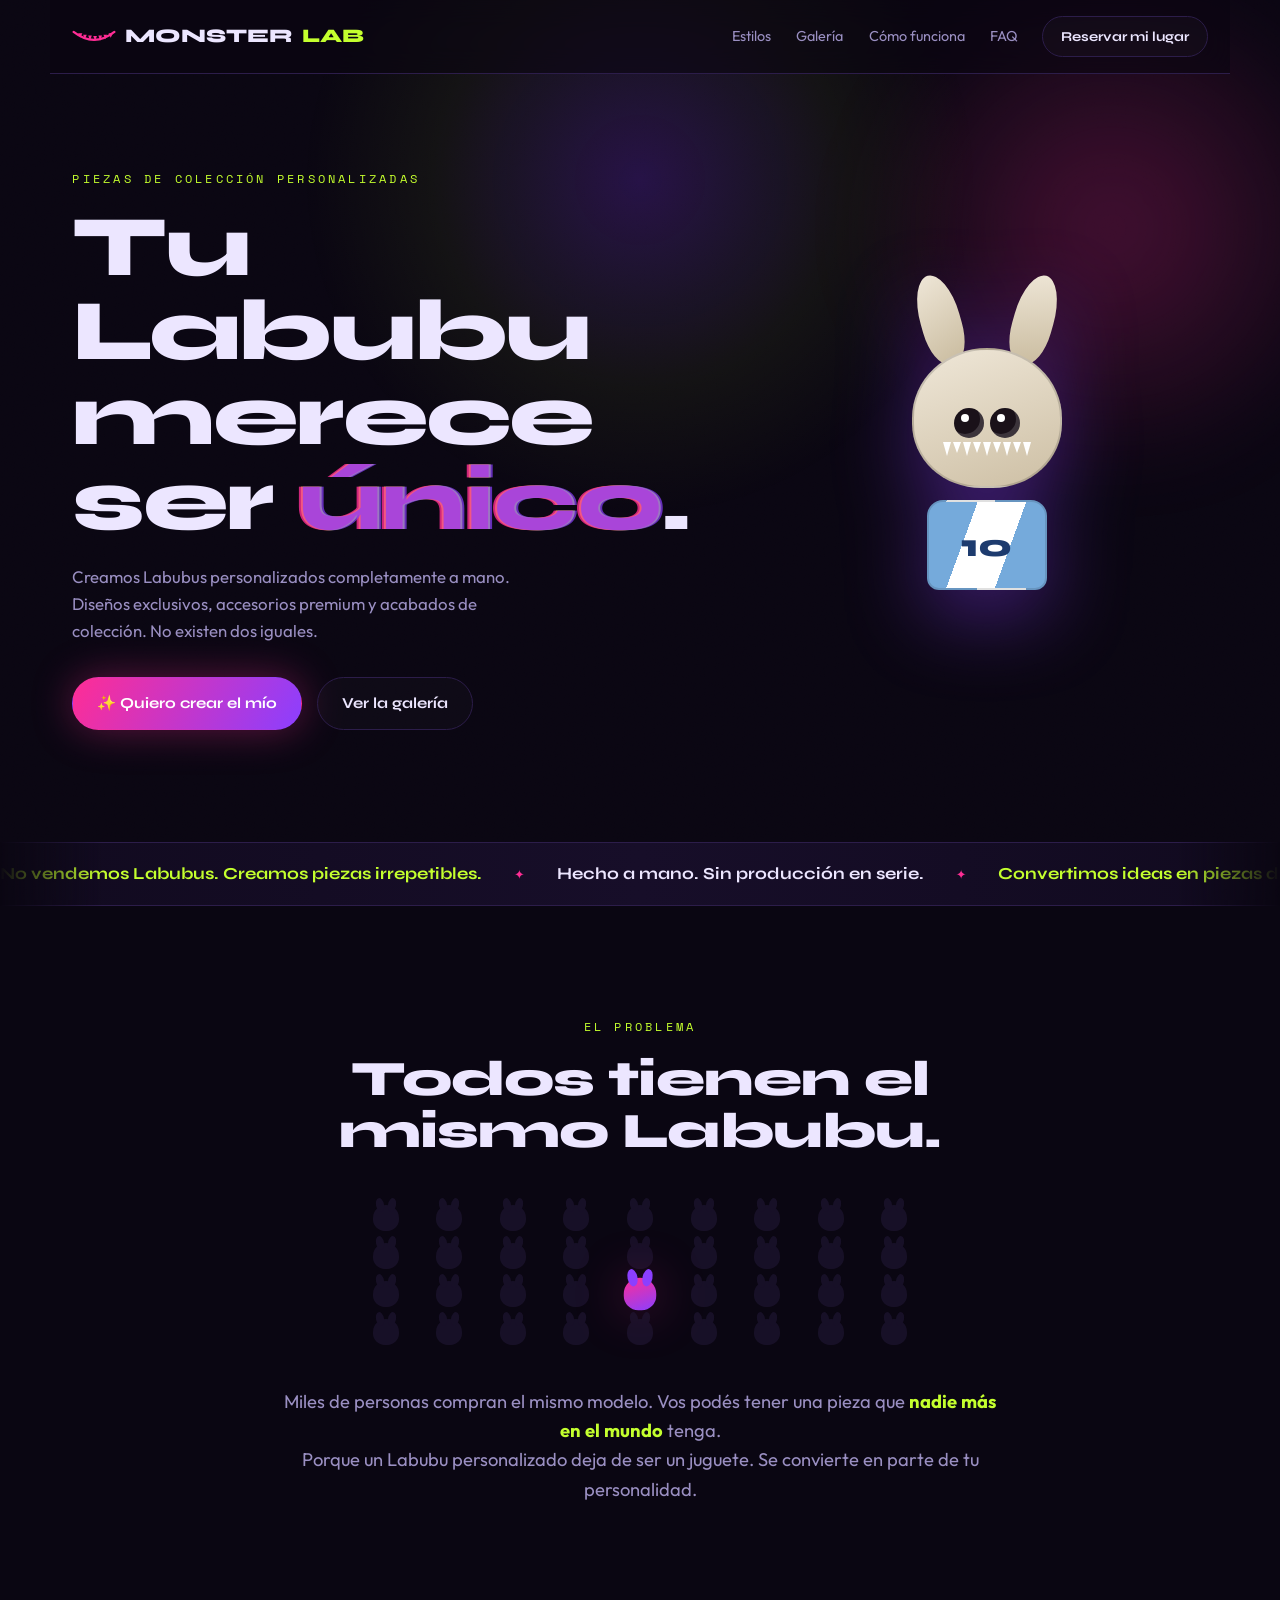
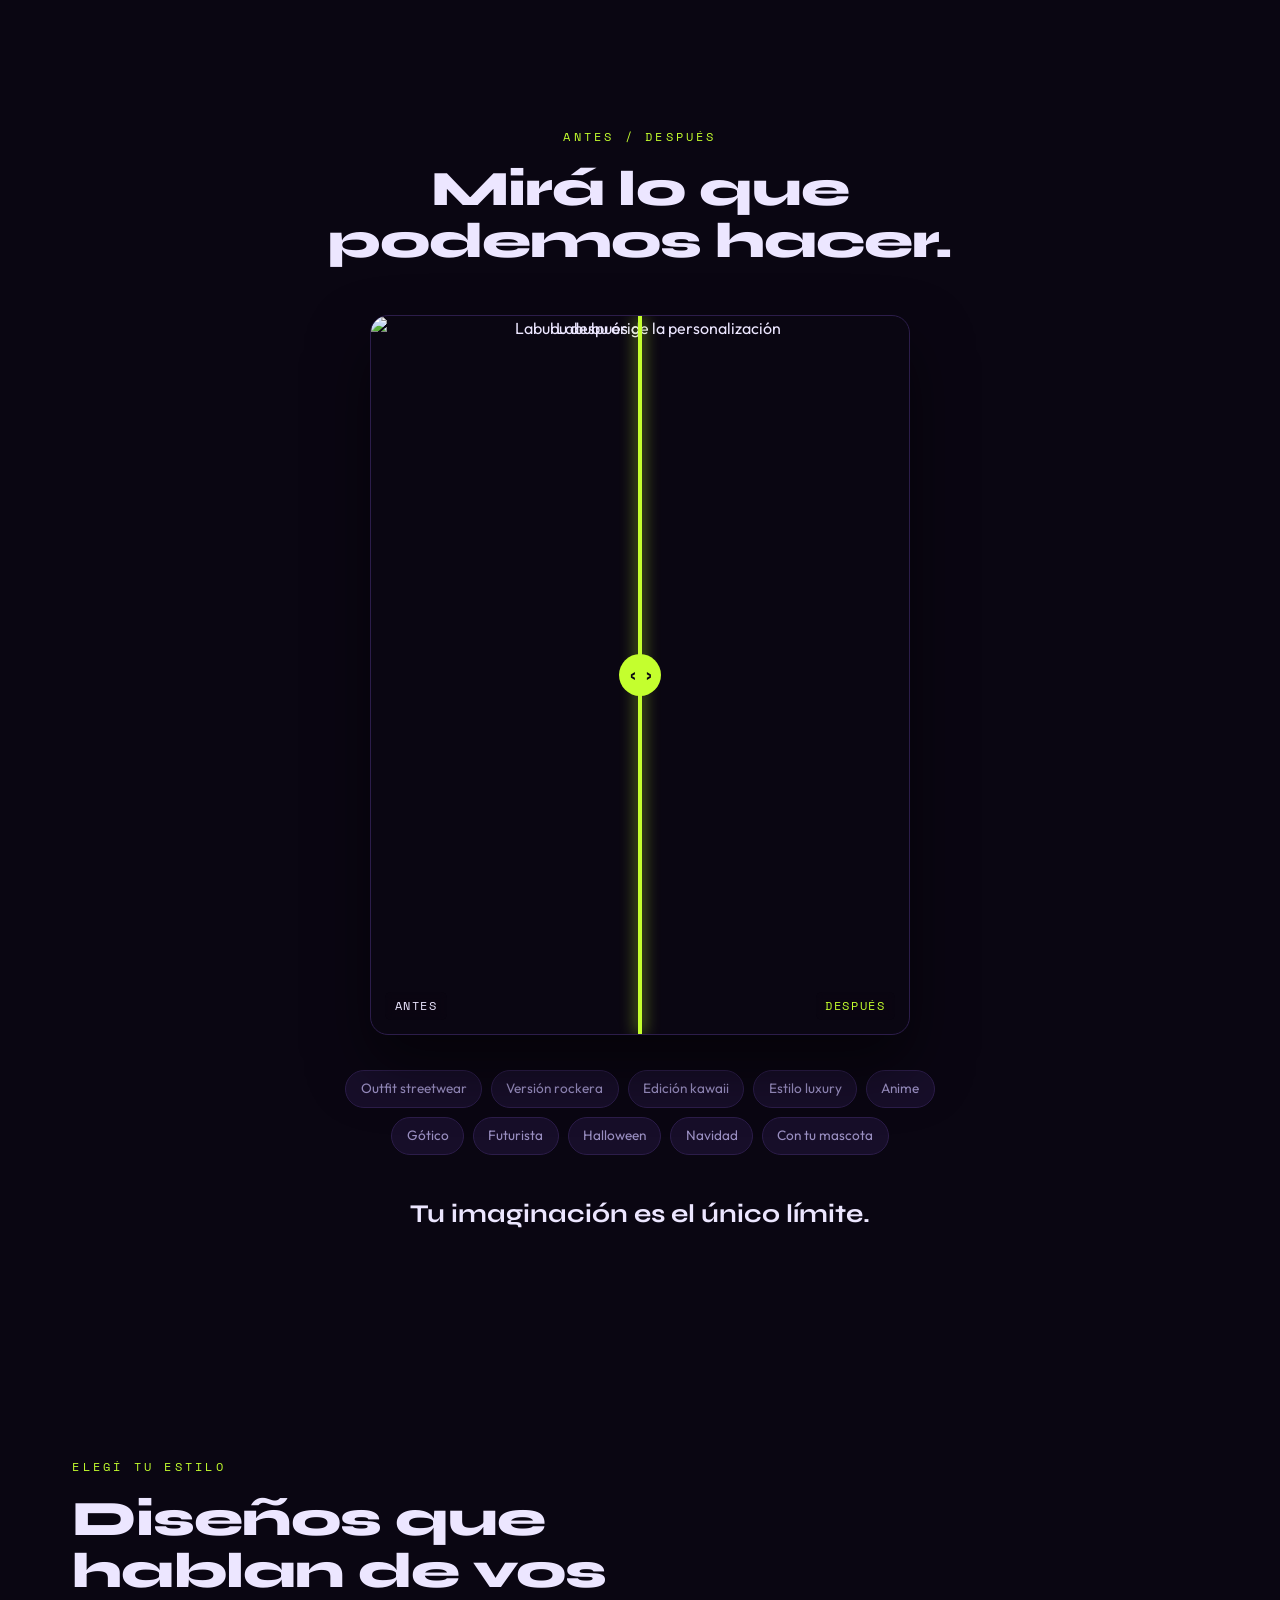
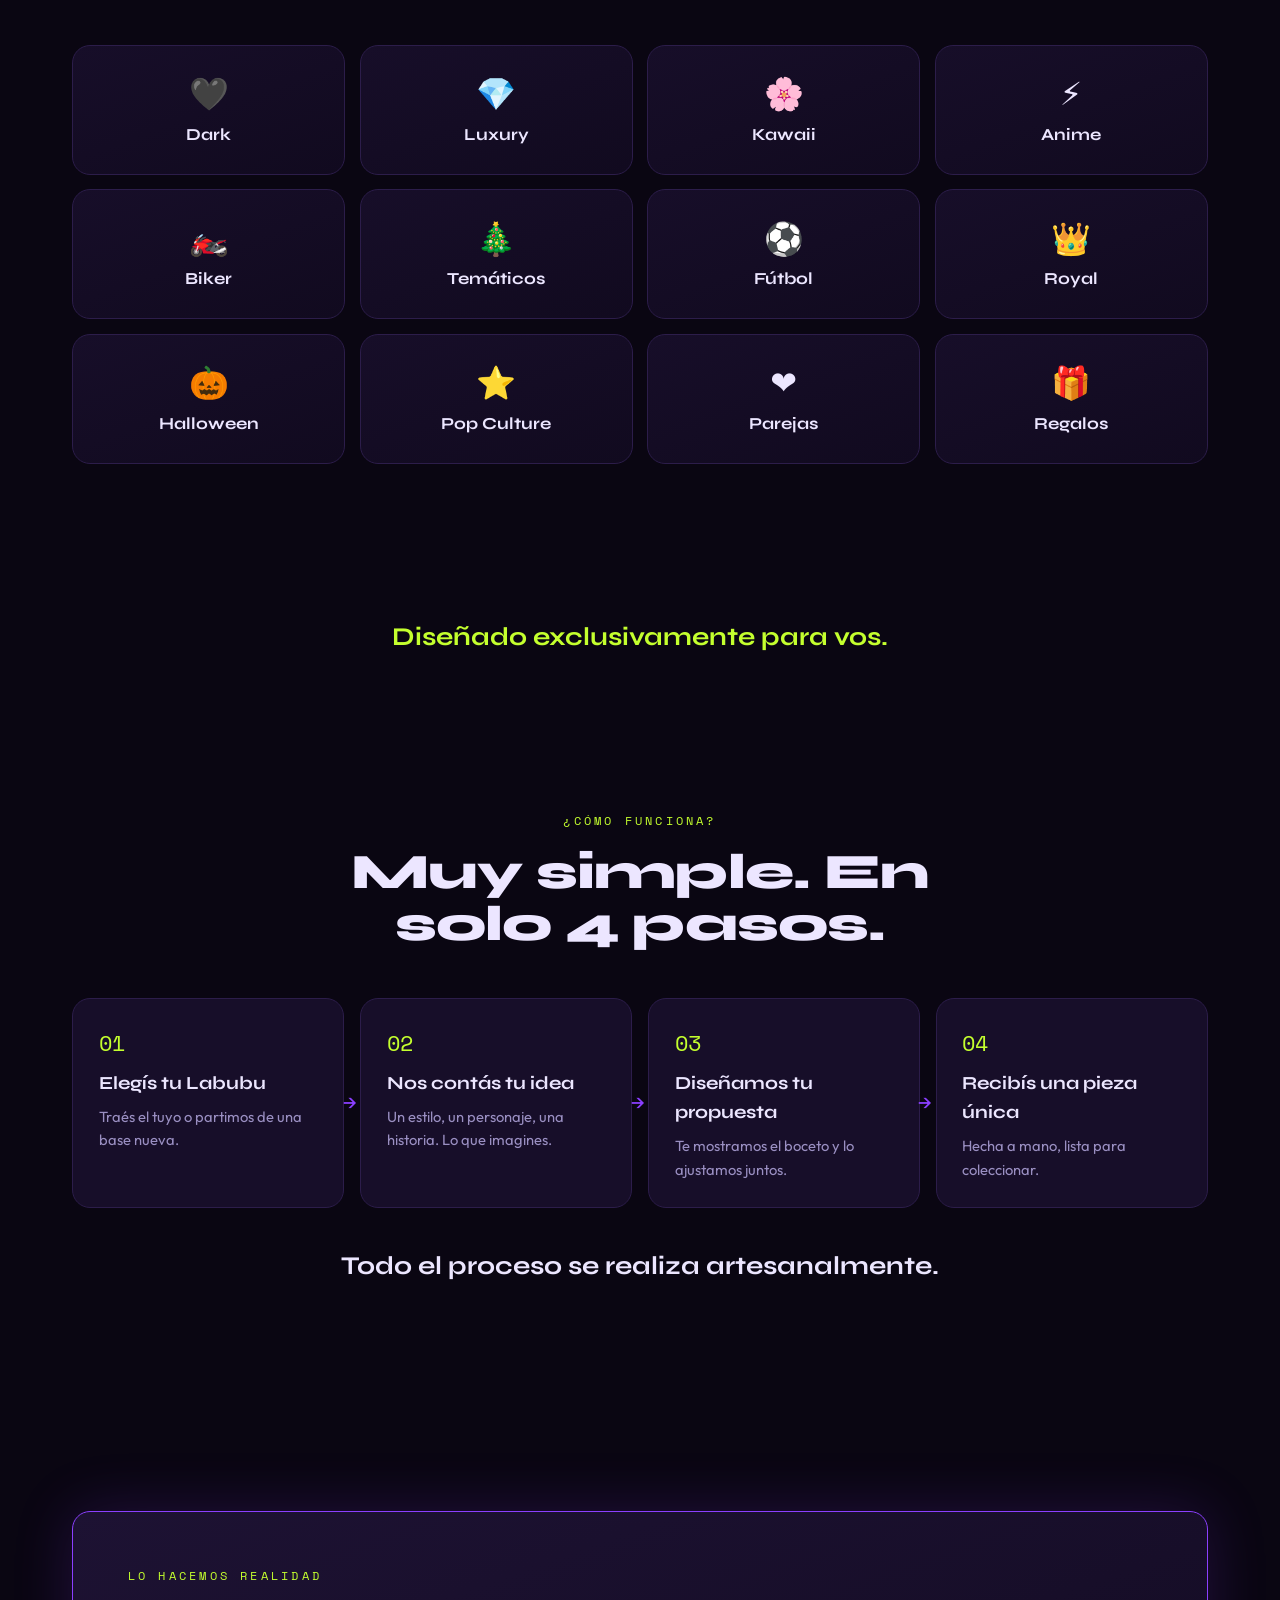
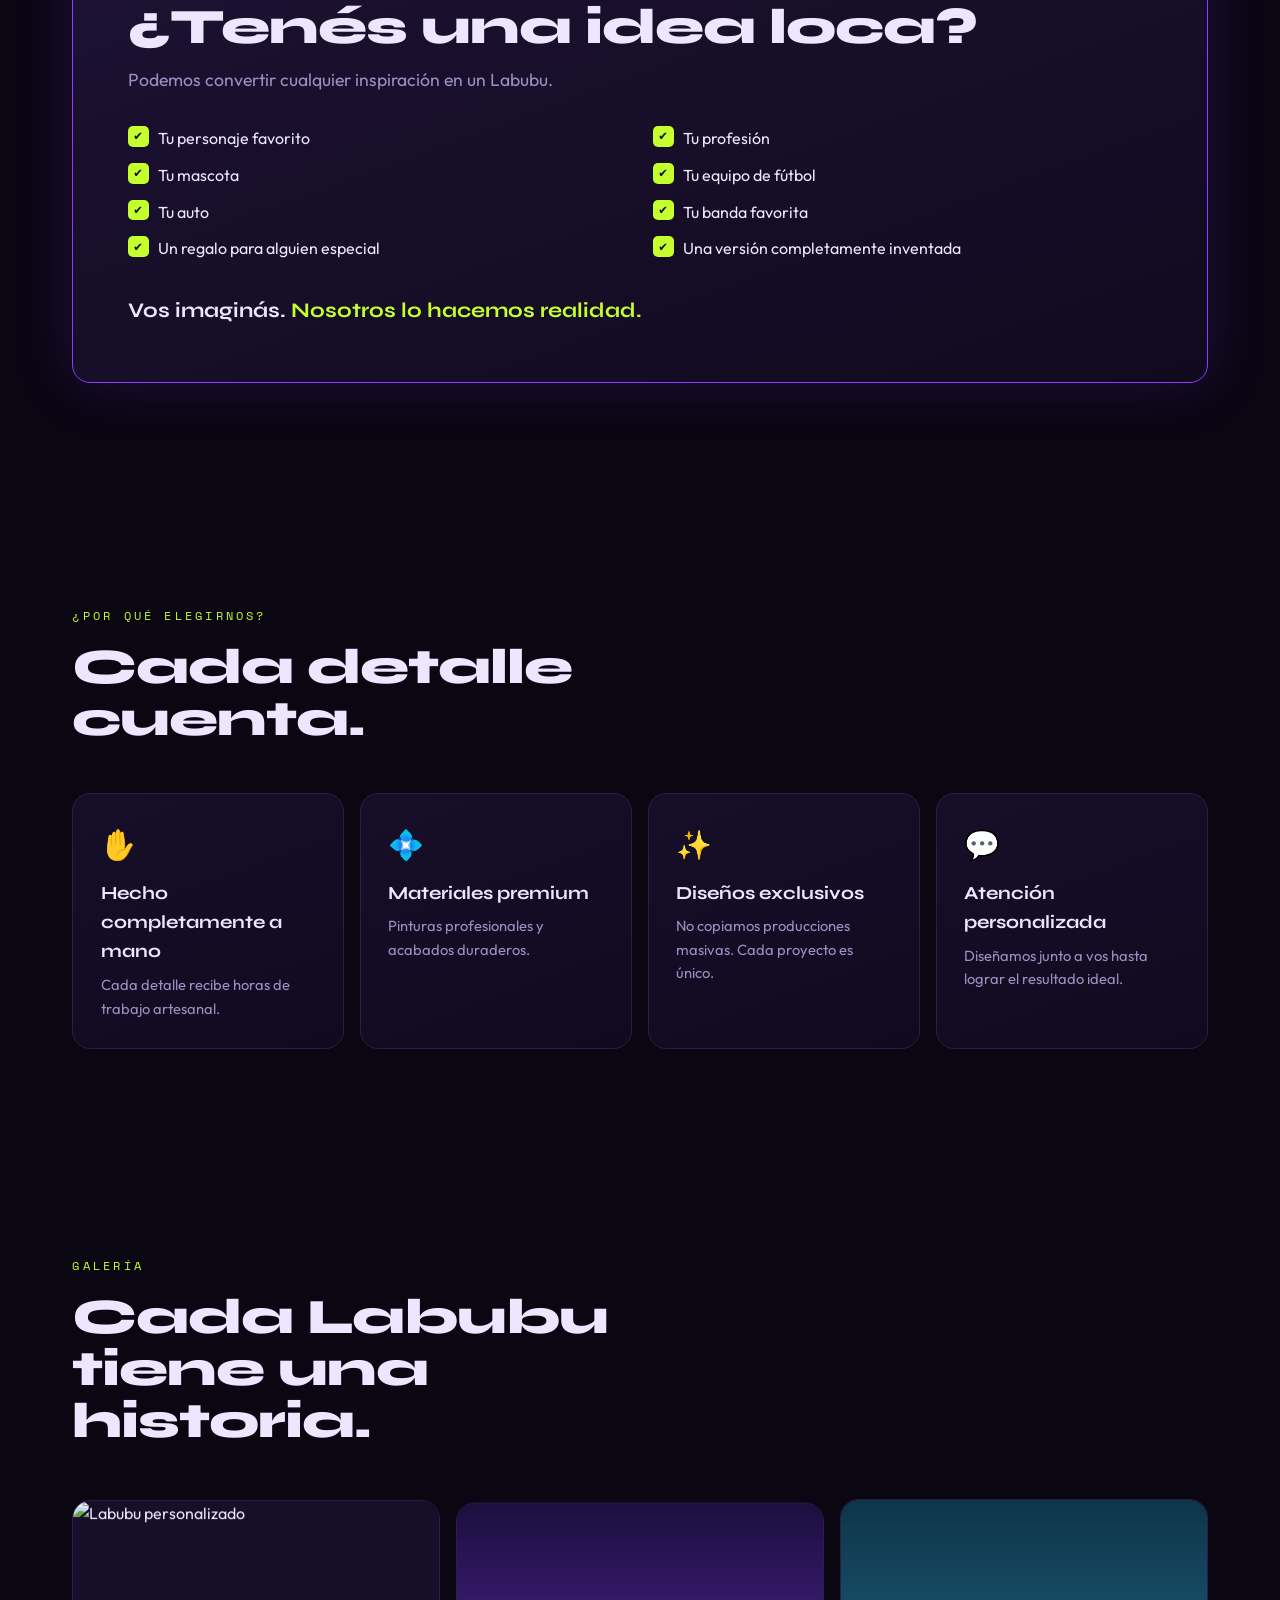
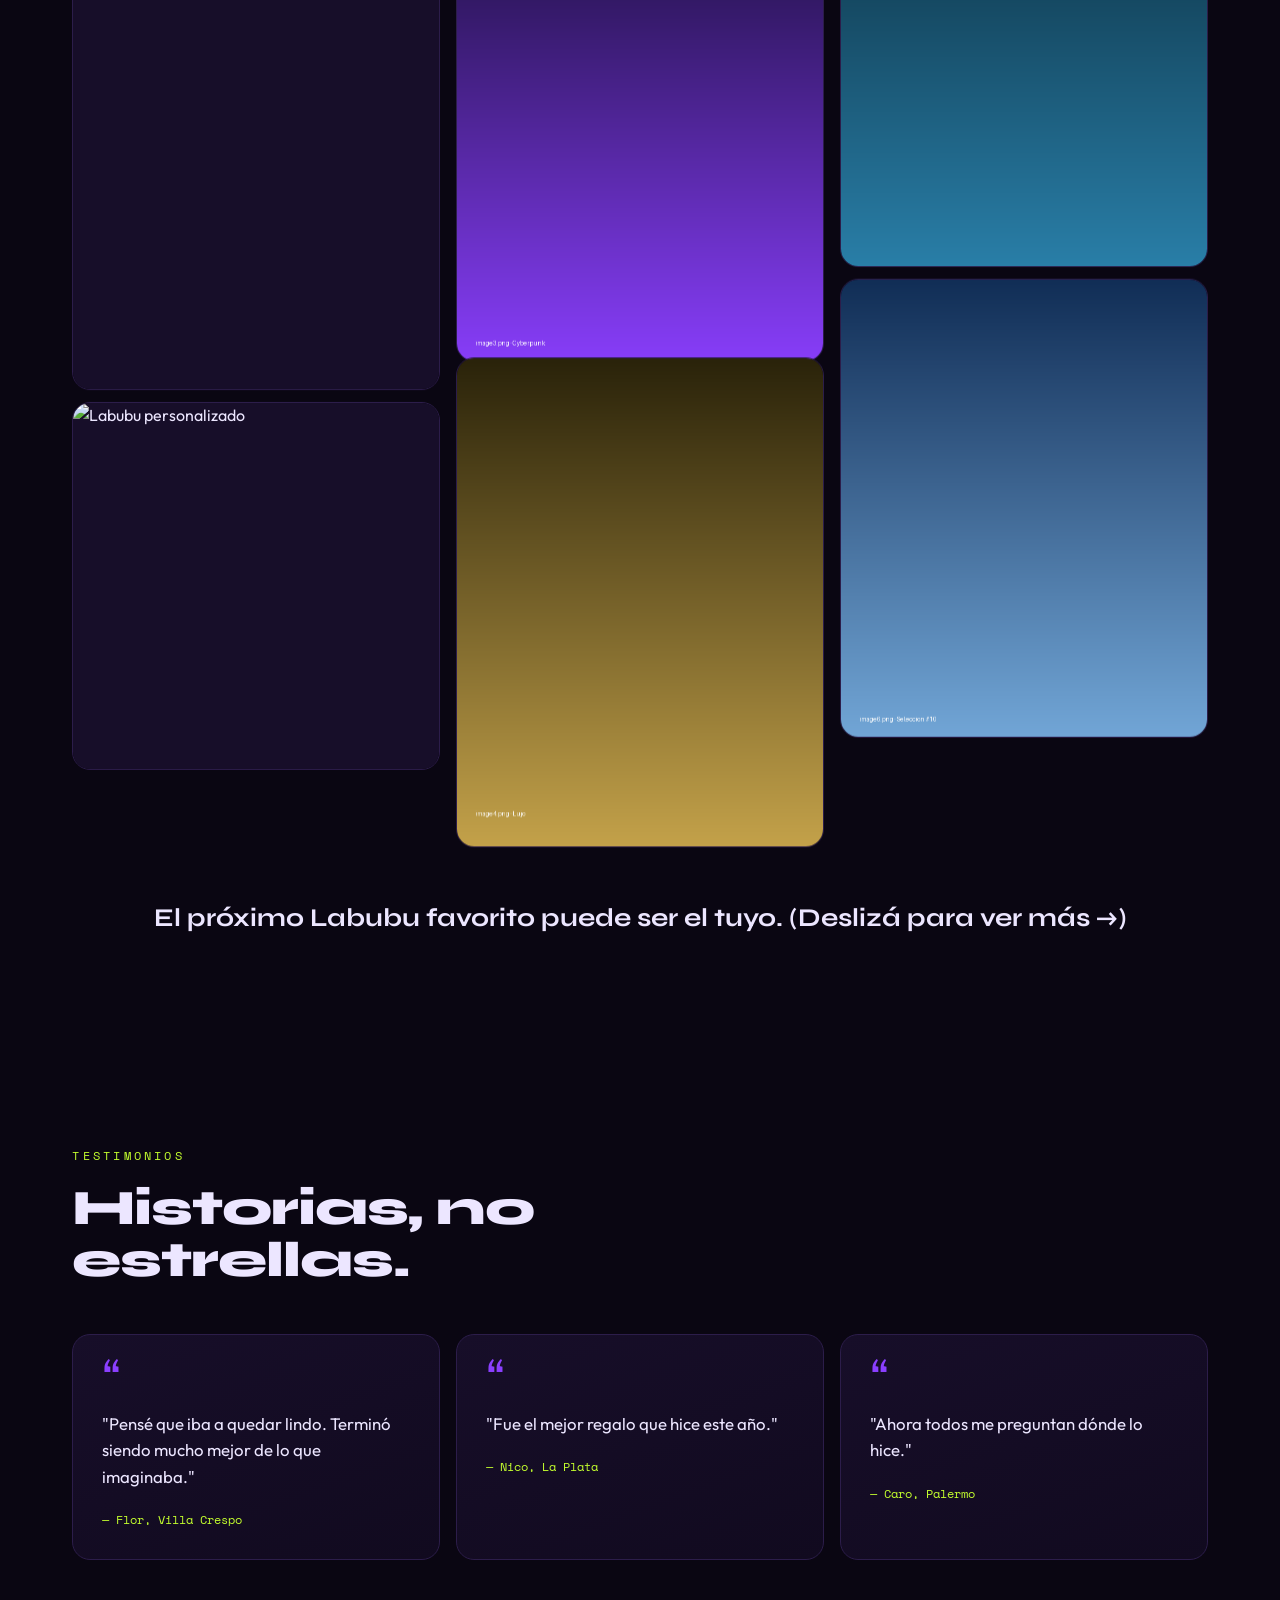
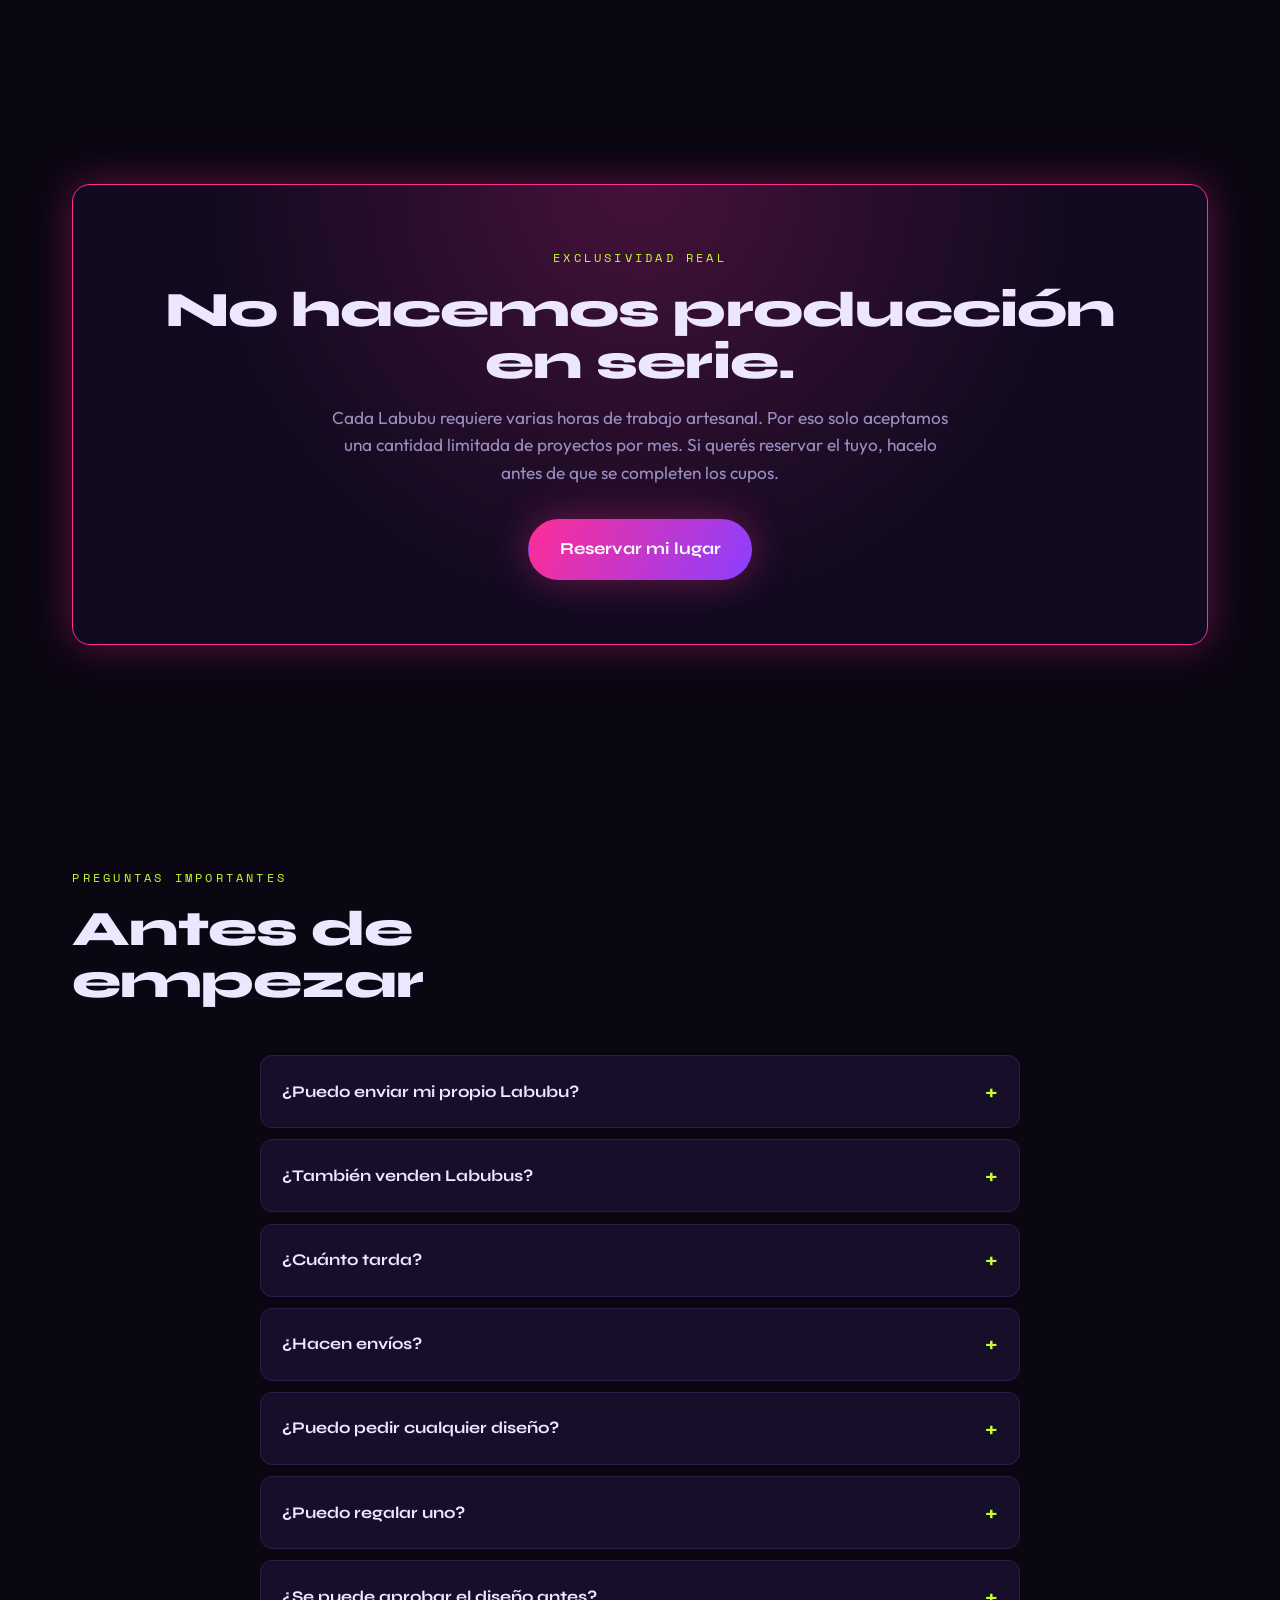
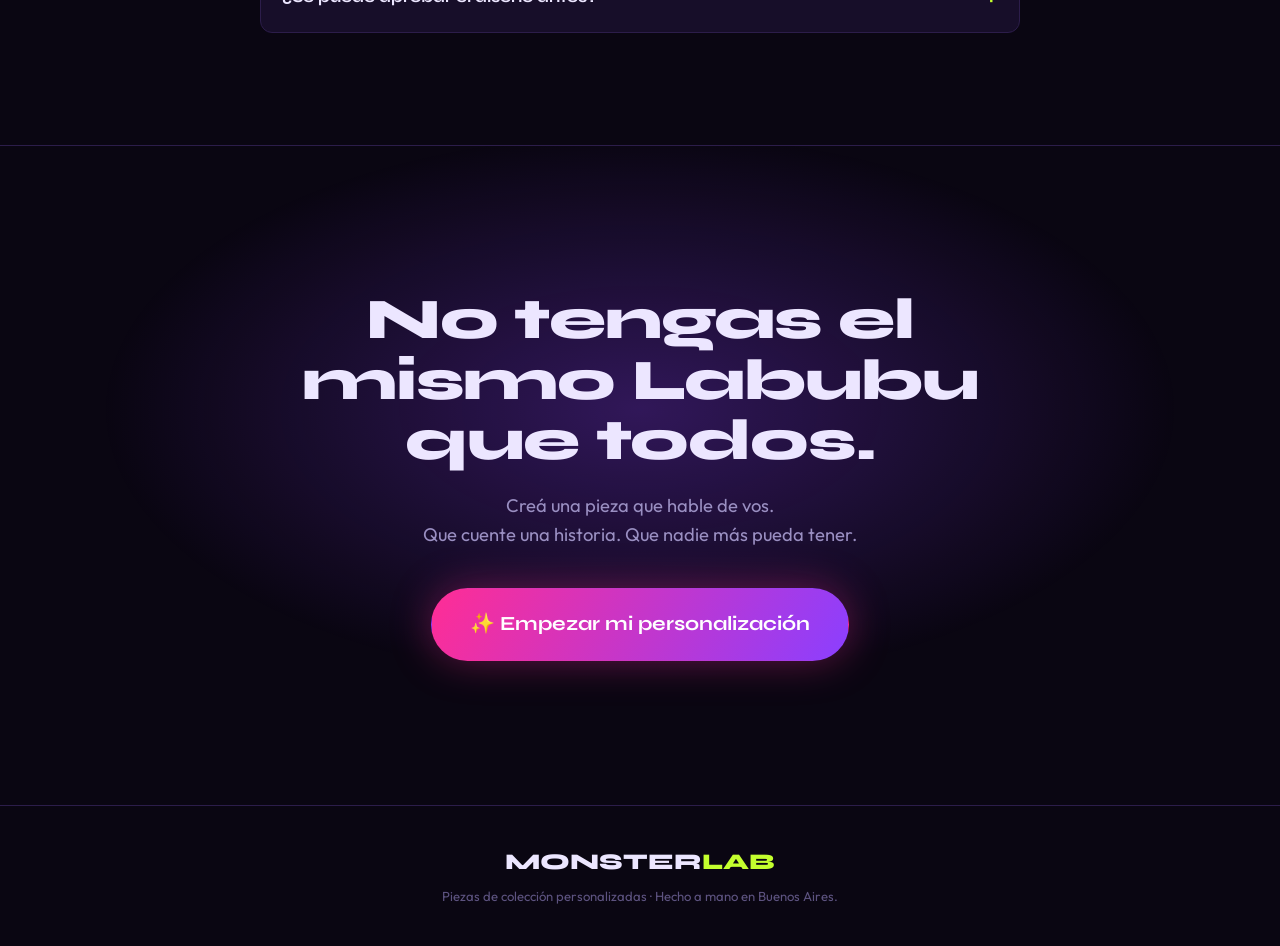
==== commit 80ba2d6b: "Cambio index" ====
--- a/index.html
+++ b/index.html
@@ -38,7 +38,7 @@
       <a href="#proceso">Cómo funciona</a>
       <a href="#faq">FAQ</a>
     </nav>
-    <a href="#personalizar" class="btn btn--ghost nav__cta">Reservar mi lugar</a>
+    <a href="detalle.html" class="btn btn--ghost nav__cta">Reservar mi lugar</a>
   </header>
 
   <!-- ===== 1. HERO ===== -->
@@ -52,7 +52,7 @@
         accesorios premium y acabados de colección. No existen dos iguales.
       </p>
       <div class="hero__actions">
-        <a href="#personalizar" class="btn btn--primary btn--pulse">✨ Quiero crear el mío</a>
+        <a href="detalle.html" class="btn btn--primary btn--pulse">✨ Quiero crear el mío</a>
         <a href="#galeria" class="btn btn--ghost">Ver la galería</a>
       </div>
     </div>
@@ -221,7 +221,7 @@
       <figure class="mg__item" data-speed="1.06"><img src="assets/image6.png" alt="Labubu personalizado" loading="lazy" /></figure>
       <!-- Duplicá <figure class="mg__item"> y cambiá el src para sumar más fotos -->
     </div>
-    <p class="microcopy reveal">El próximo Labubu favorito puede ser el tuyo.</p>
+    <p class="microcopy reveal">El próximo Labubu favorito puede ser el tuyo. <span class="mobile-only">(Deslizá para ver más →)</span></p>
   </section>
 
   <!-- ===== 9. TESTIMONIOS ===== -->
@@ -248,7 +248,7 @@
         aceptamos una cantidad limitada de proyectos por mes. Si querés reservar
         el tuyo, hacelo antes de que se completen los cupos.
       </p>
-      <a href="#personalizar" class="btn btn--primary btn--lg">Reservar mi lugar</a>
+      <a href="detalle.html" class="btn btn--primary btn--lg">Reservar mi lugar</a>
     </div>
   </section>
 
@@ -275,7 +275,7 @@
     <div class="final__inner reveal">
       <h2 class="final__title">No tengas el mismo Labubu que todos.</h2>
       <p class="final__sub">Creá una pieza que hable de vos.<br/>Que cuente una historia. Que nadie más pueda tener.</p>
-      <a href="#" class="btn btn--primary btn--xl" id="startBtn">✨ Empezar mi personalización</a>
+      <a href="detalle.html" class="btn btn--primary btn--xl" id="startBtn">✨ Empezar mi personalización</a>
     </div>
   </section>
 
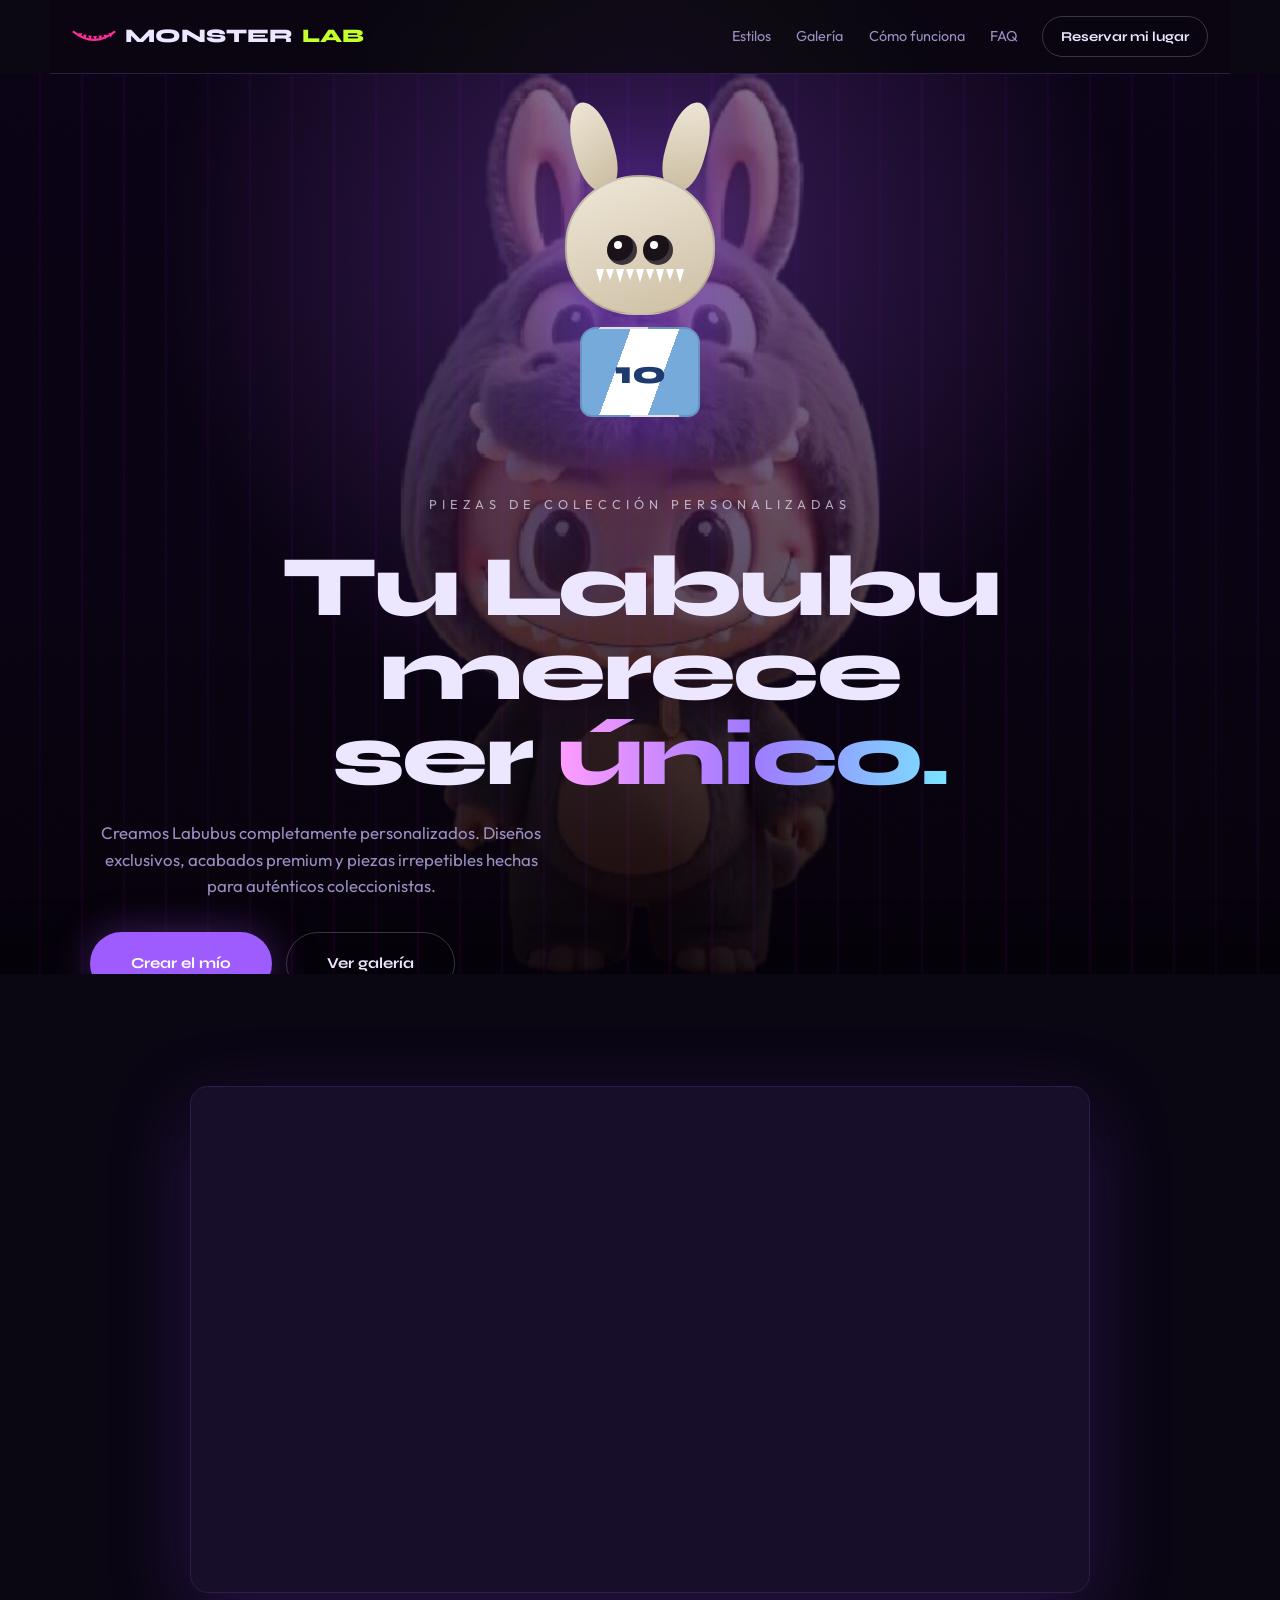
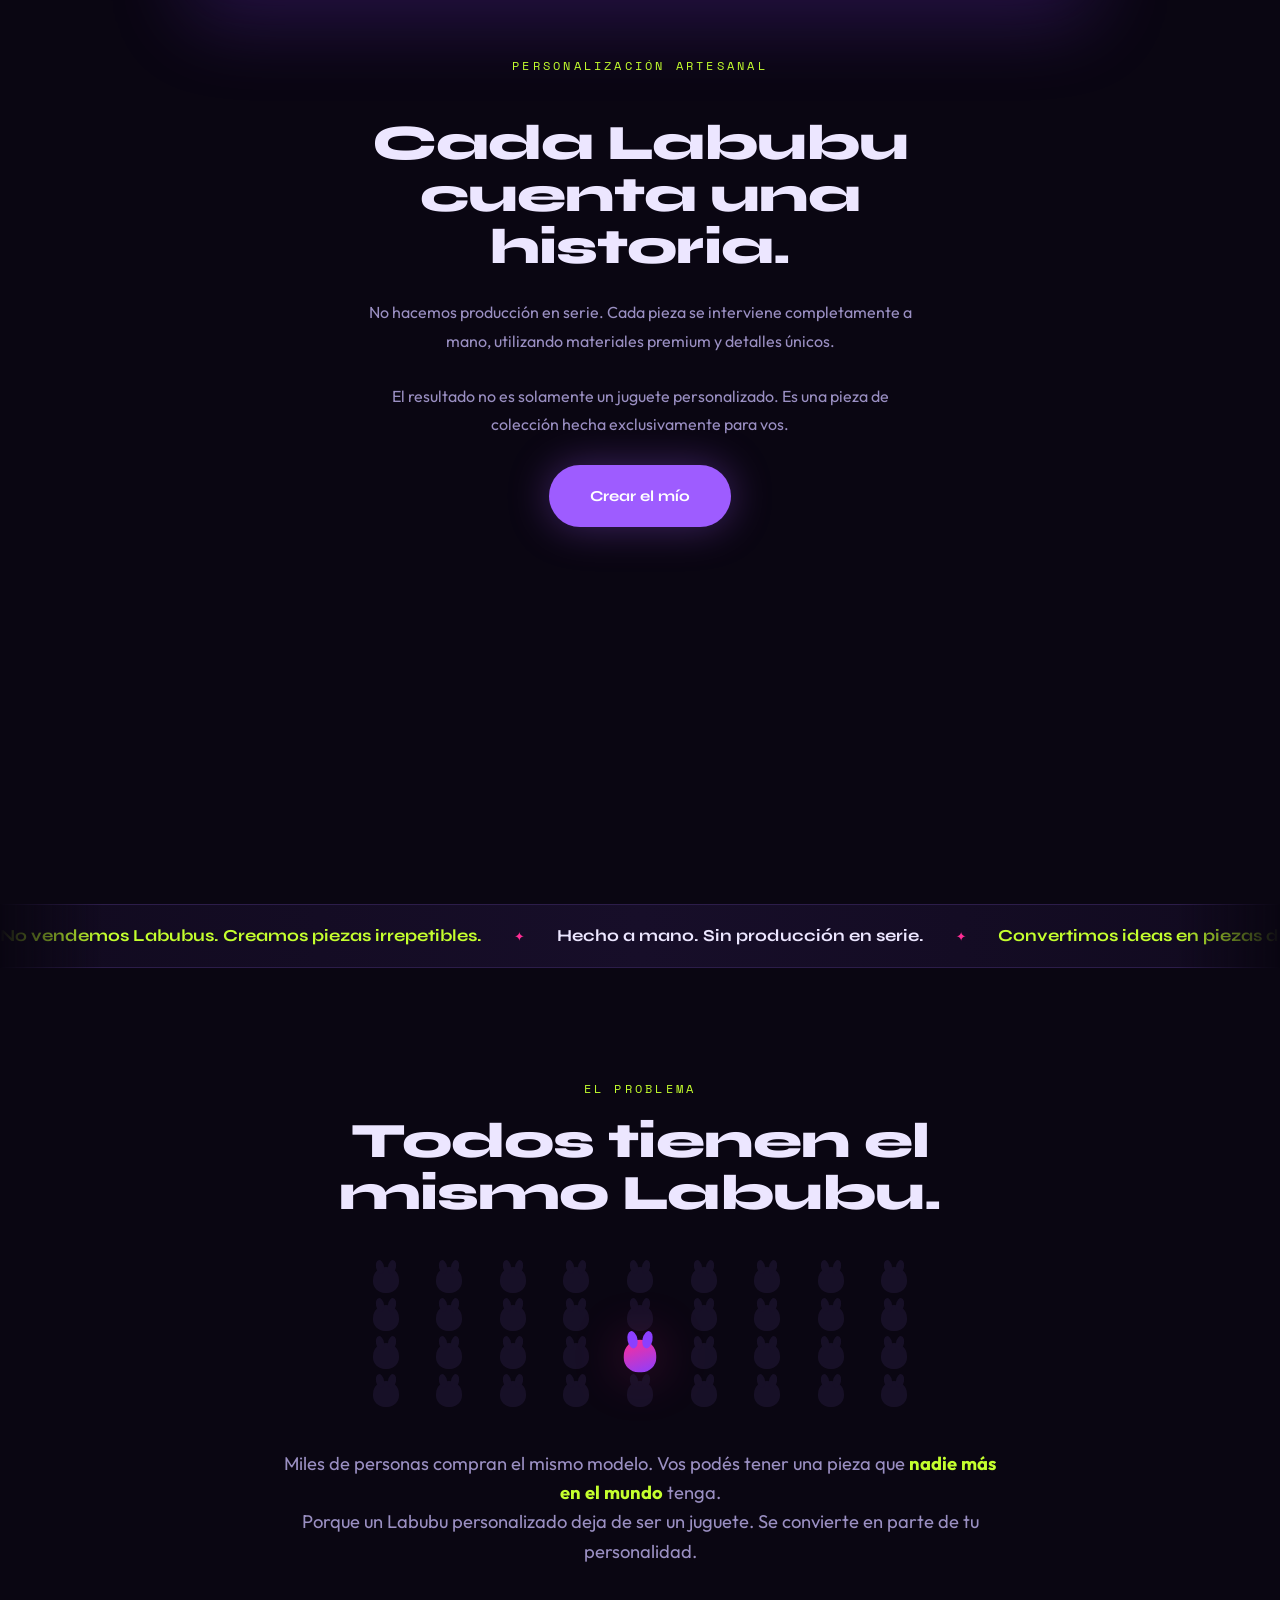
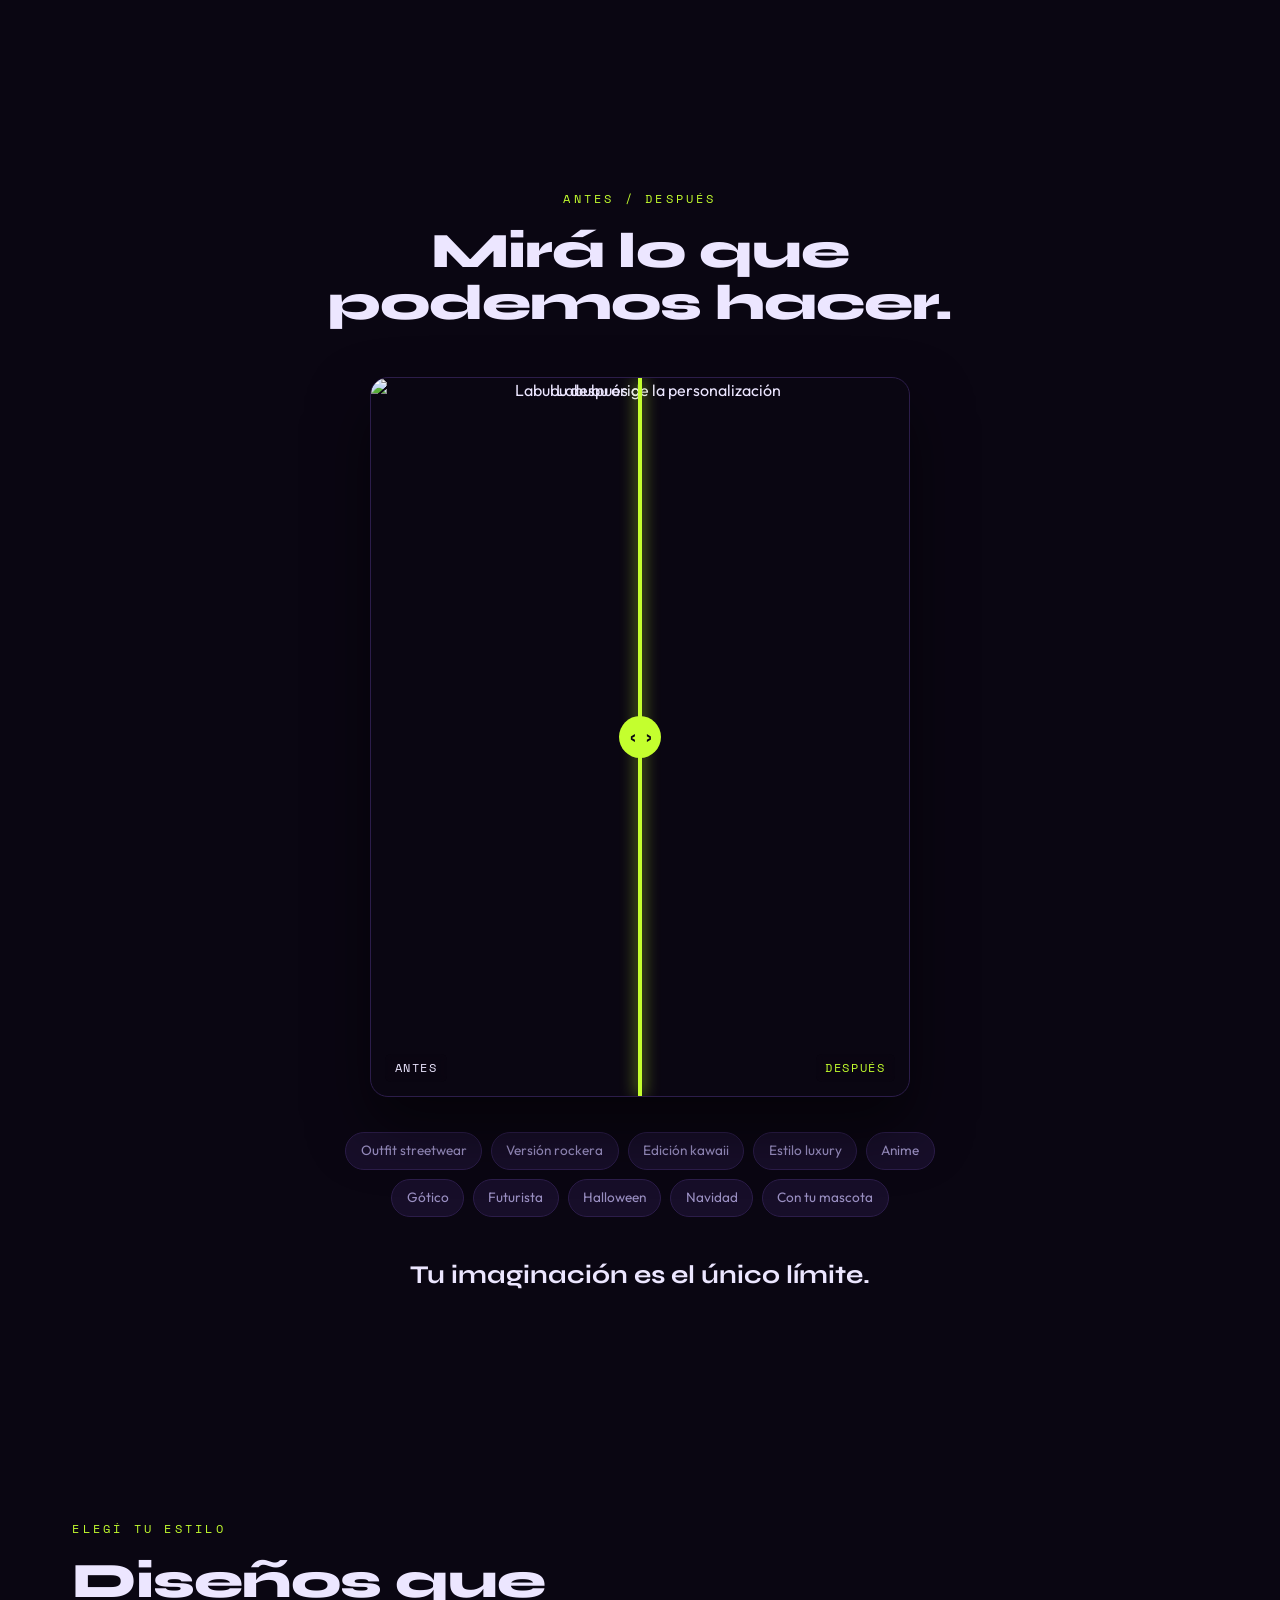
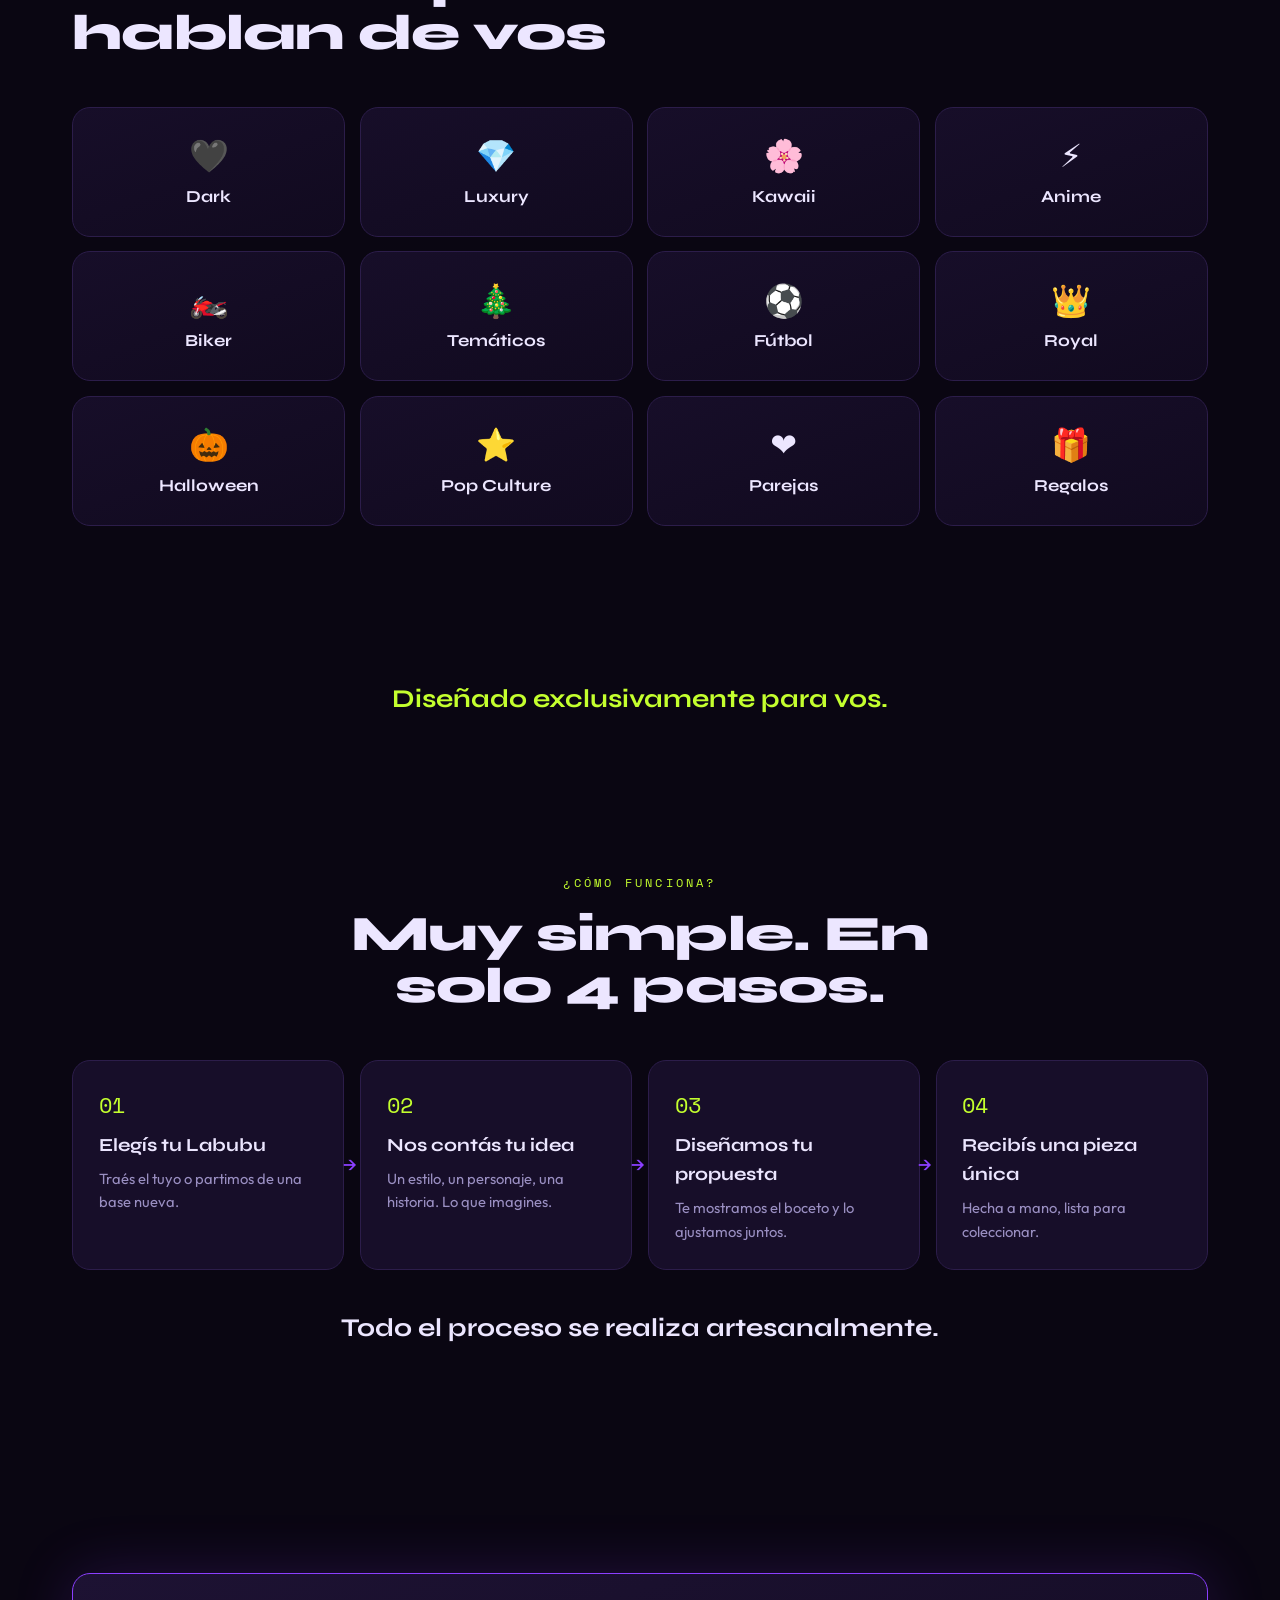
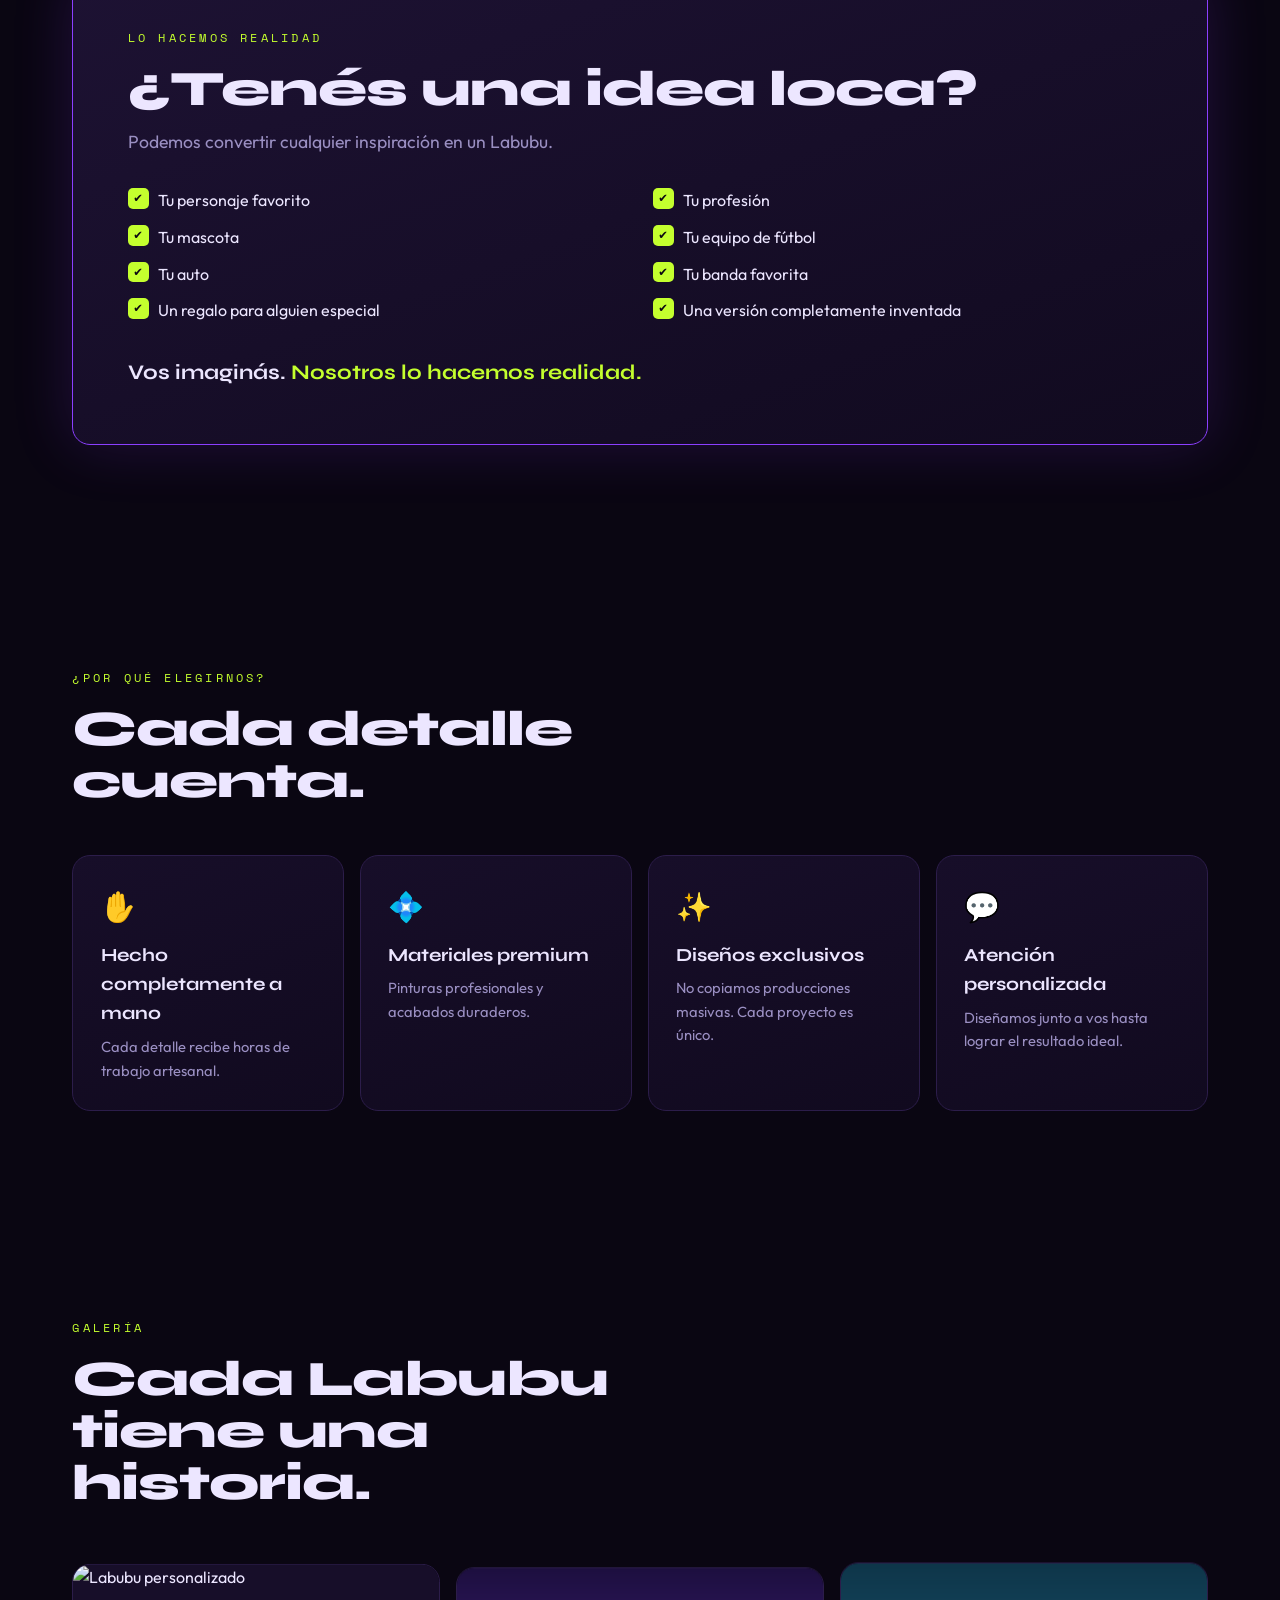
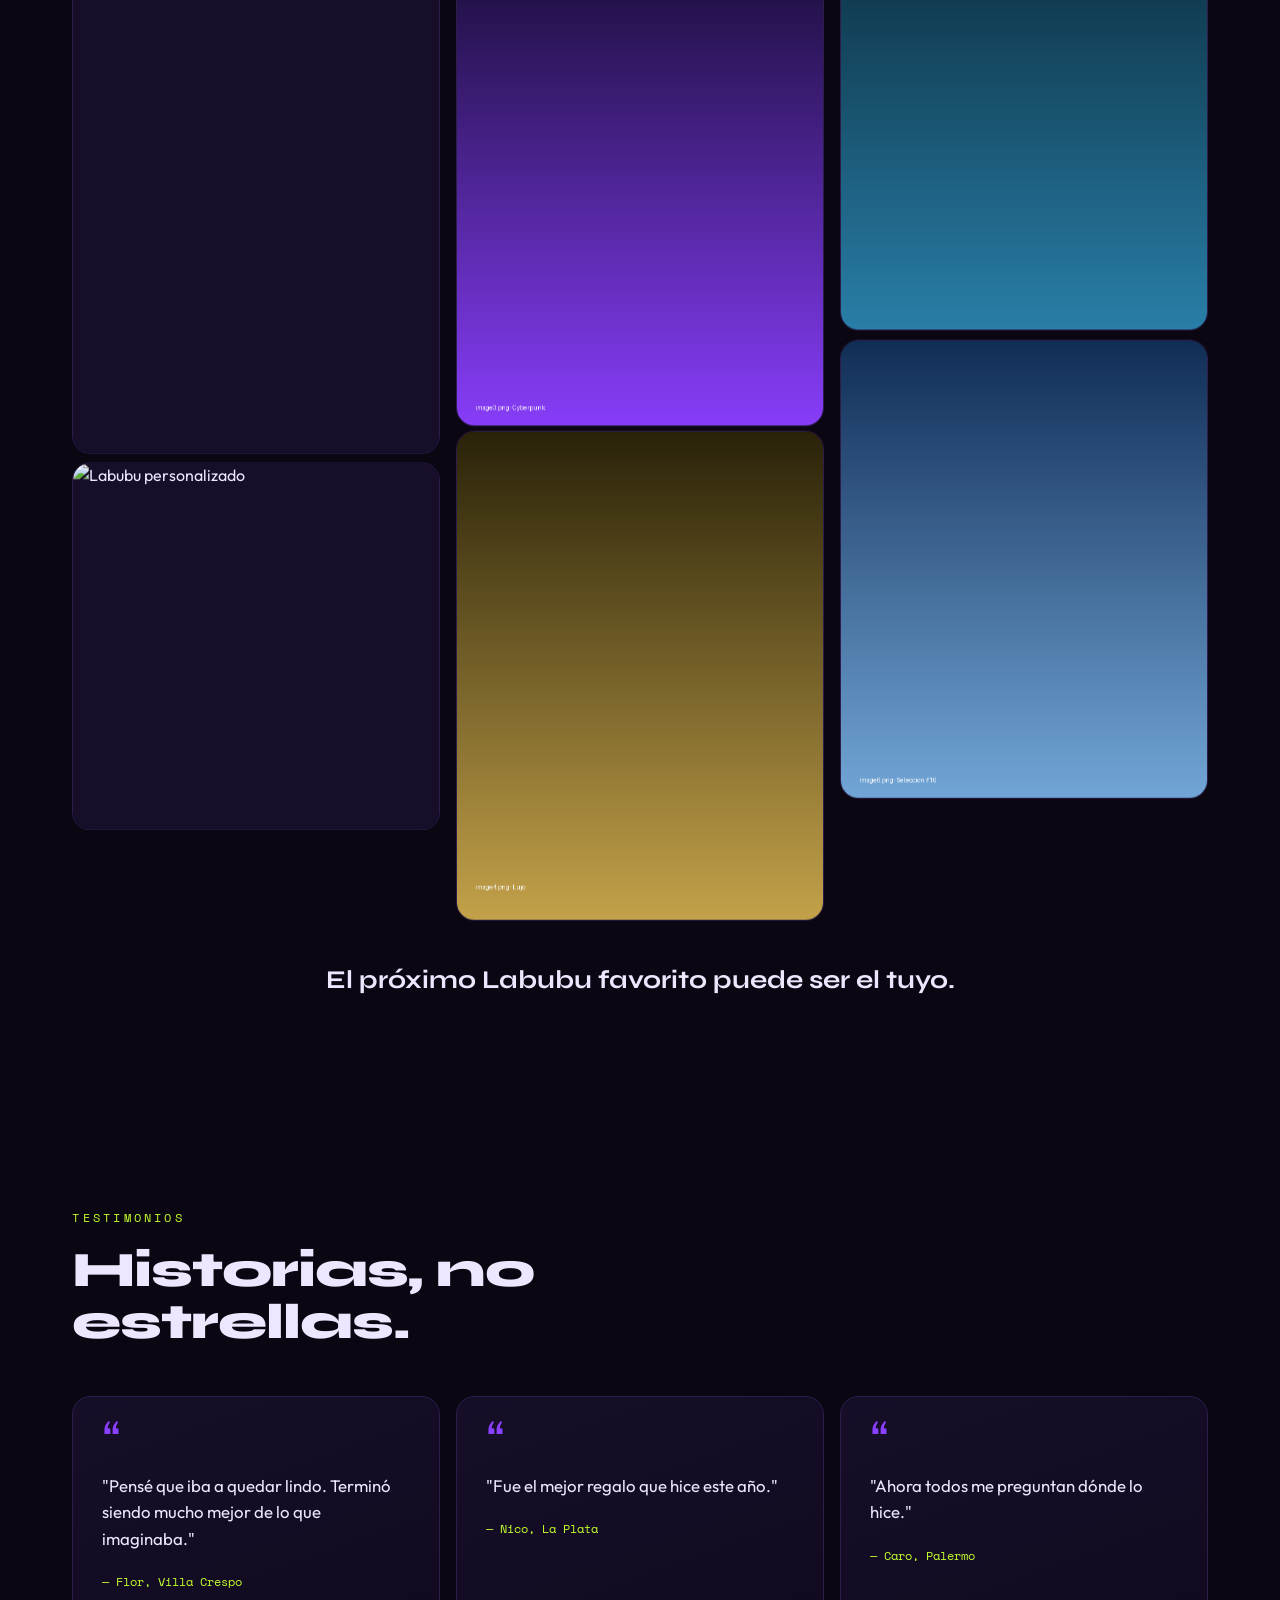
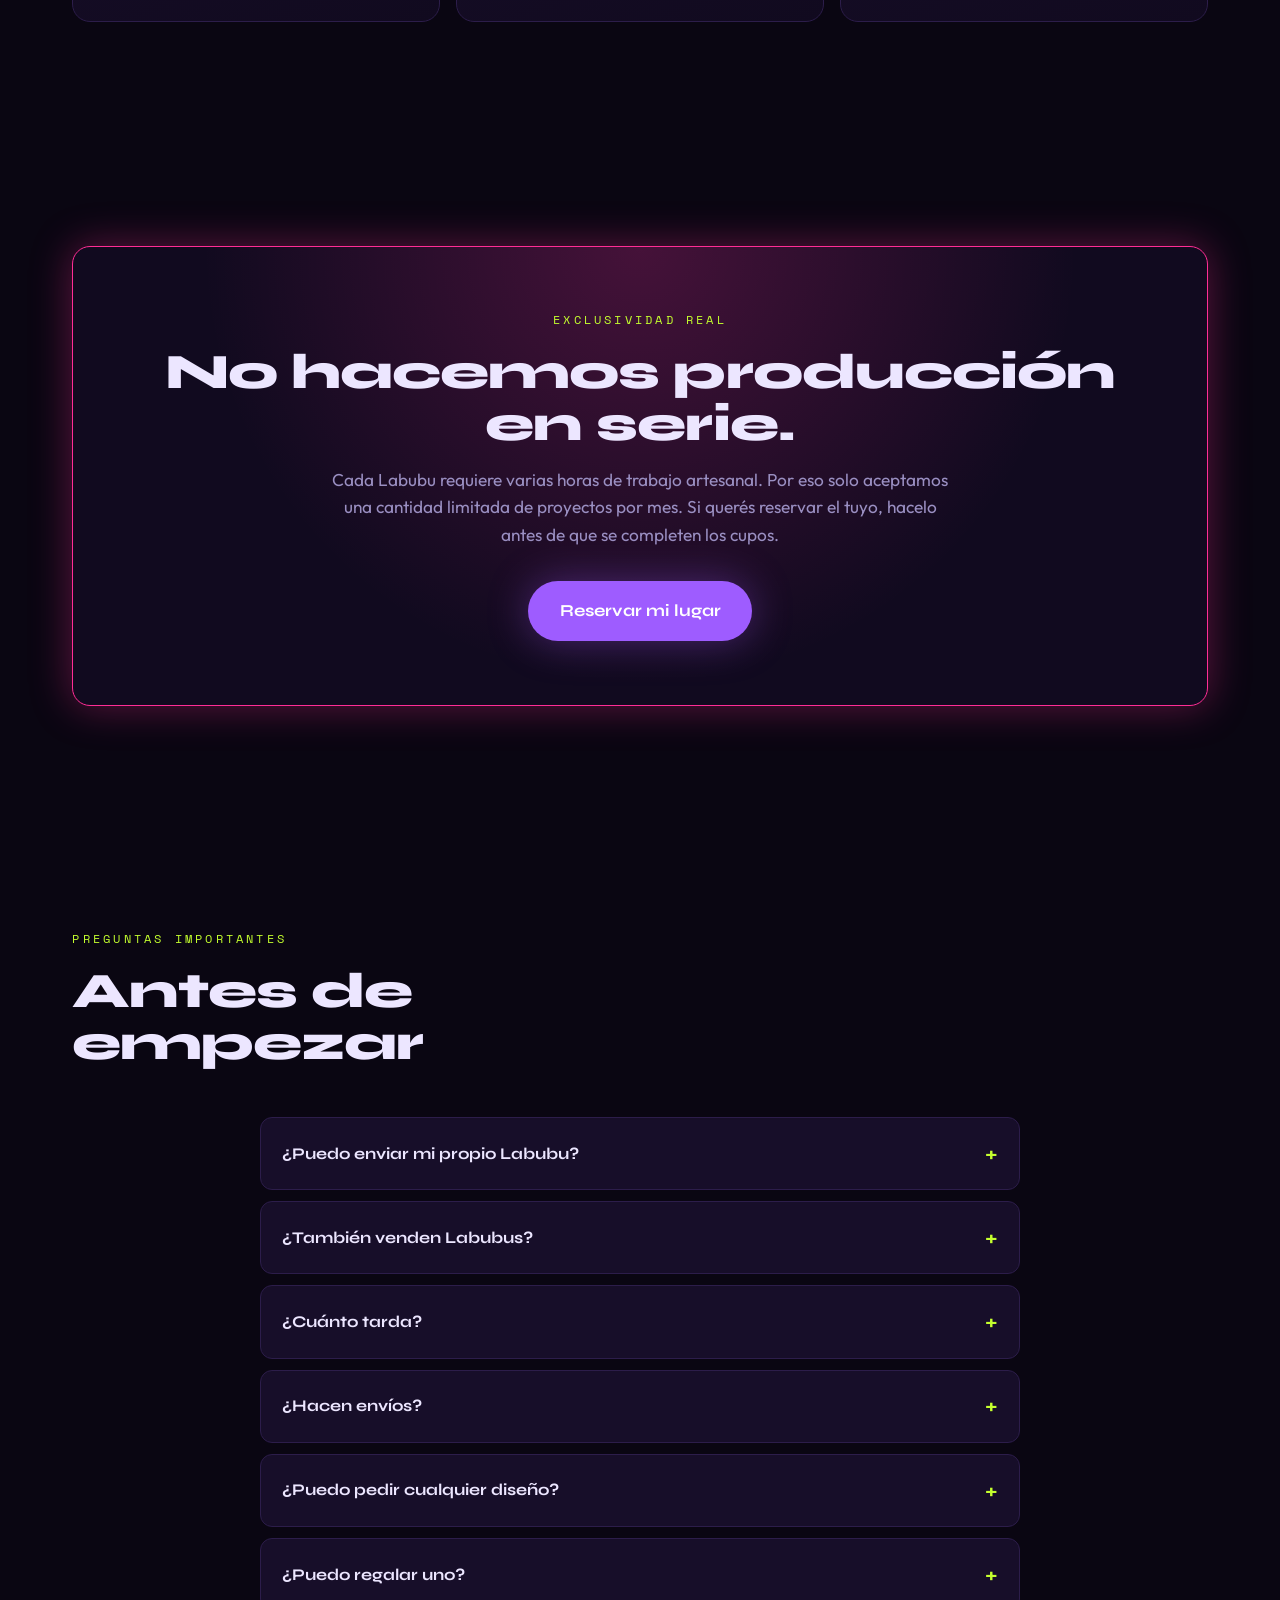
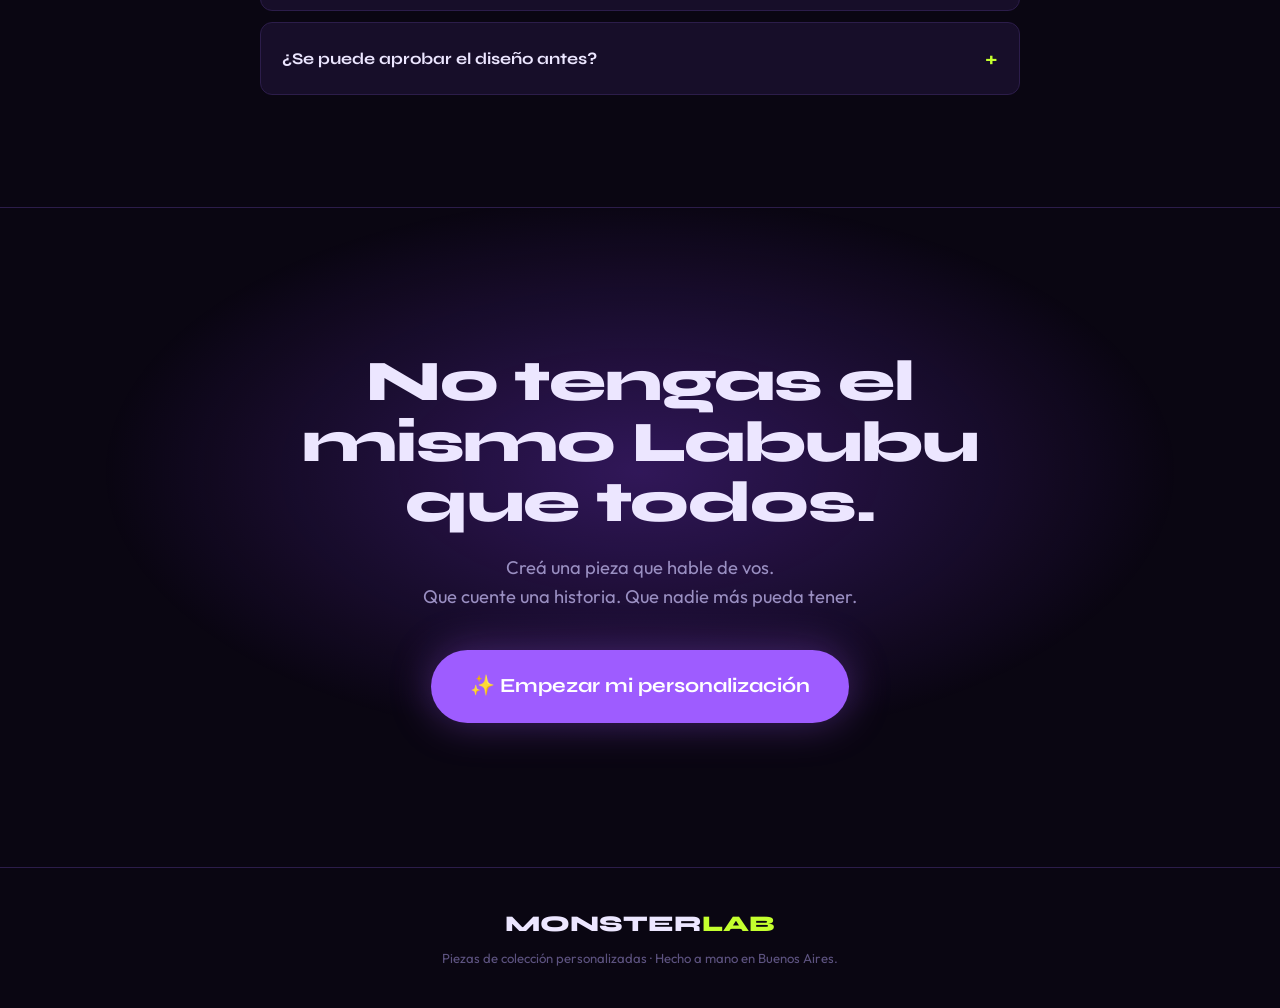
==== commit e399ec0c: "cambios hechos" ====
--- a/index.html
+++ b/index.html
@@ -42,36 +42,133 @@
   </header>
 
   <!-- ===== 1. HERO ===== -->
-  <section class="hero reveal" id="hero">
-    <div class="hero__halo" aria-hidden="true"></div>
-    <div class="hero__inner">
-      <p class="eyebrow">Piezas de colección personalizadas</p>
-      <h1 class="hero__title">Tu Labubu merece<br/>ser <span class="glitch" data-text="único">único</span>.</h1>
-      <p class="hero__sub">
-        Creamos Labubus personalizados completamente a mano. Diseños exclusivos,
-        accesorios premium y acabados de colección. No existen dos iguales.
-      </p>
-      <div class="hero__actions">
-        <a href="detalle.html" class="btn btn--primary btn--pulse">✨ Quiero crear el mío</a>
-        <a href="#galeria" class="btn btn--ghost">Ver la galería</a>
-      </div>
-    </div>
-
-    <div class="hero__toy" aria-hidden="true">
-      <div class="toy">
-        <div class="toy__ear toy__ear--l"></div>
-        <div class="toy__ear toy__ear--r"></div>
-        <div class="toy__head">
-          <div class="toy__eye toy__eye--l"></div>
-          <div class="toy__eye toy__eye--r"></div>
-          <div class="toy__grin">
-            <span></span><span></span><span></span><span></span><span></span><span></span><span></span><span></span><span></span>
-          </div>
+  <section class="hero" id="hero">
+
+    <div class="hero__bg"></div>
+    <div class="hero__grid"></div>
+    <div class="hero__halo"></div>
+
+    <div class="hero__toy">
+
+        <div class="toy">
+            <div class="toy__ear toy__ear--l"></div>
+            <div class="toy__ear toy__ear--r"></div>
+
+            <div class="toy__head">
+
+                <div class="toy__eye toy__eye--l"></div>
+                <div class="toy__eye toy__eye--r"></div>
+
+                <div class="toy__grin">
+                    <span></span><span></span><span></span>
+                    <span></span><span></span><span></span>
+                    <span></span><span></span><span></span>
+                </div>
+
+            </div>
+
+            <div class="toy__jersey">
+                10
+            </div>
+
         </div>
-        <div class="toy__jersey">10</div>
-      </div>
-    </div>
-  </section>
+
+    </div>
+
+    <div class="hero__content">
+
+        <p class="hero__eyebrow">
+            PIEZAS DE COLECCIÓN PERSONALIZADAS
+        </p>
+
+        <h1 class="hero__title">
+
+            Tu Labubu merece
+
+            <br>
+
+            ser <span>único.</span>
+
+        </h1>
+
+        <p class="hero__sub">
+
+            Creamos Labubus completamente personalizados.
+            Diseños exclusivos, acabados premium y piezas
+            irrepetibles hechas para auténticos coleccionistas.
+
+        </p>
+
+        <div class="hero__actions">
+
+            <a href="detalle.html" class="btn btn--primary">
+
+                Crear el mío
+
+            </a>
+
+            <a href="#galeria" class="btn btn--ghost">
+
+                Ver galería
+
+            </a>
+
+        </div>
+
+    </div>
+
+</section>
+
+  <!-- ===== EXPERIENCIA ===== -->
+<section class="section experience reveal">
+
+    <div class="experience__video">
+
+    <video
+        autoplay
+        muted
+        loop
+        playsinline
+        preload="auto">
+
+        <source src="assets/labubuvideo.mp4" type="video/mp4">
+
+        Tu navegador no soporta videos HTML5.
+
+    </video>
+
+</div>
+
+    <div class="experience__content">
+
+        <p class="eyebrow">
+            Personalización artesanal
+        </p>
+
+        <h2 class="section__title">
+            Cada Labubu cuenta una historia.
+        </h2>
+
+        <p class="experience__text">
+            No hacemos producción en serie.
+            Cada pieza se interviene completamente a mano,
+            utilizando materiales premium y detalles únicos.
+        </p>
+
+        <p class="experience__text">
+            El resultado no es solamente un juguete personalizado.
+            Es una pieza de colección hecha exclusivamente para vos.
+        </p>
+
+        <a href="detalle.html" class="btn btn--primary">
+            Crear el mío
+        </a>
+
+    </div>
+
+</section>
+
+<!-- ========= FIN INTRO PREMIUM ========= -->
 
   <!-- microcopy en movimiento -->
   <section class="marquee reveal" aria-label="Nuestra promesa">
--- a/css/styles.css
+++ b/css/styles.css
@@ -100,12 +100,20 @@
 }
 .btn:hover { transform: translateY(-2px); }
 .btn:focus-visible { outline: 3px solid var(--neon); outline-offset: 3px; }
-.btn--primary { background: linear-gradient(120deg, var(--pink), var(--violet)); color: #fff; box-shadow: var(--shadow-pink); }
-.btn--primary:hover { box-shadow: 0 0 50px rgba(255,45,149,.55); }
-.btn--ghost { border-color: var(--line); background: rgba(255,255,255,.02); }
+.btn--primary {
+  background: #9e5cff; color: #fff;
+  padding: 18px 40px; border-radius: 50px;
+  box-shadow: 0 0 40px rgba(165,90,255,.35);
+  transition: transform .35s ease, box-shadow .35s ease;
+}
+.btn--primary:hover { transform: translateY(-4px); box-shadow: 0 0 60px rgba(175,80,255,.7); }
+.btn--ghost {
+  border: 1px solid rgba(255,255,255,.2); border-radius: 50px;
+  padding: 18px 40px; backdrop-filter: blur(10px);
+}
 .btn--ghost:hover { border-color: var(--neon); color: var(--neon); }
-.btn--lg { padding: 1rem 1.9rem; font-size: 1.05rem; }
-.btn--xl { padding: 1.2rem 2.4rem; font-size: 1.25rem; }
+.btn--lg  { padding: 1rem 1.9rem; font-size: 1.05rem; }
+.btn--xl  { padding: 1.2rem 2.4rem; font-size: 1.25rem; }
 .btn--block { width: 100%; }
 .btn--pulse { animation: pulse 2.4s ease-in-out infinite; }
 @keyframes pulse {
@@ -132,19 +140,120 @@
    1. HERO
    ========================================================= */
 .hero {
-  position: relative; z-index: 2; max-width: var(--maxw); margin: 0 auto;
-  padding: clamp(3rem,8vw,6rem) 1.4rem clamp(4rem,9vw,7rem);
-  display: grid; grid-template-columns: 1.2fr .8fr; align-items: center; gap: 2rem; min-height: 78vh;
+  position: relative; height: 100vh; overflow: hidden;
+  display: flex; justify-content: center; align-items: center;
+  padding-bottom: 70px; background: #090311;
+}
+.hero__bg {
+  position: absolute; inset: 0; z-index: 0;
+  background:
+    radial-gradient(circle at 50% 20%, rgba(170,90,255,.30), transparent 50%),
+    linear-gradient(180deg, rgba(11,2,24,.55), rgba(9,2,18,.70) 60%, rgba(5,1,8,.92)),
+    url('../assets/labubupng.png');
+  background-size: contain;
+  background-position: center center;
+  background-repeat: no-repeat;
+  padding: 2rem;
+}
+.hero__grid {
+  position: absolute; inset: 0; opacity: .8;
+  background: repeating-linear-gradient(
+    90deg,
+    transparent 0px, transparent 38px,
+    rgba(182,0,255,.09) 40px, transparent 42px
+  );
+  animation: gridMove 8s linear infinite;
+}
+@keyframes gridMove {
+  from { transform: translateY(0); }
+  to   { transform: translateY(40px); }
 }
 .hero__halo {
   position: absolute; inset: -10% -20% auto auto; width: 60%; height: 60%;
-  background: radial-gradient(circle, rgba(255,45,149,.25), transparent 60%); filter: blur(40px); z-index: -1;
+  background: radial-gradient(circle, rgba(255,45,149,.25), transparent 60%);
+  filter: blur(40px); z-index: -1;
+}
+.hero__toy {
+  position: absolute; left: 50%; top: 7%; transform: translateX(-50%);
+  z-index: 5; display: grid; place-items: center;
+  opacity: 0;
+  animation: heroToy .8s ease forwards;
+}
+@keyframes heroToy { to { opacity: 1; } }
+@keyframes float {
+  0%,100% { transform: translateY(0) rotate(-2deg); }
+  50%     { transform: translateY(-22px) rotate(2deg); }
+}
+.toy {
+  position: relative; width: 210px; height: 280px;
+  animation: float 5s ease-in-out infinite;
+  filter: drop-shadow(0 25px 40px rgba(139,63,255,.4));
+}
+.toy__head {
+  position: absolute; top: 38px; left: 50%; transform: translateX(-50%);
+  width: 150px; height: 140px;
+  background: linear-gradient(160deg, #efe7d8, #cdbfa4);
+  border-radius: 50% 50% 46% 46%; border: 2px solid rgba(0,0,0,.15);
+}
+.toy__ear {
+  position: absolute; top: -36px; width: 40px; height: 90px;
+  background: linear-gradient(160deg, #efe7d8, #c9bb9e);
+  border-radius: 50% 50% 40% 40%;
+}
+.toy__ear--l { left: 38px; transform: rotate(-16deg); }
+.toy__ear--r { right: 38px; transform: rotate(16deg); }
+.toy__eye {
+  position: absolute; top: 58px; width: 30px; height: 30px;
+  background: #1a1119; border-radius: 50%;
+  box-shadow: inset -4px -4px 0 rgba(255,255,255,.15);
+}
+.toy__eye--l { left: 40px; }
+.toy__eye--r { right: 40px; }
+.toy__eye::after {
+  content: ""; position: absolute; top: 6px; left: 7px;
+  width: 8px; height: 8px; background: #fff; border-radius: 50%;
+}
+.toy__grin {
+  position: absolute; bottom: 30px; left: 50%; transform: translateX(-50%);
+  display: flex; gap: 2px;
+}
+.toy__grin span {
+  width: 0; height: 0;
+  border-left: 4px solid transparent; border-right: 4px solid transparent;
+  border-top: 11px solid #fff;
+}
+.toy__grin span:nth-child(odd) { border-top-width: 14px; }
+.toy__jersey {
+  position: absolute; bottom: 0; left: 50%; transform: translateX(-50%);
+  width: 120px; height: 90px;
+  background: linear-gradient(110deg, #75aadb 0 33%, #fff 33% 66%, #75aadb 66%);
+  border-radius: 16px 16px 12px 12px;
+  display: grid; place-items: center;
+  font-family: var(--font-display); font-weight: 800; font-size: 2rem; color: #1d3b6e;
+  border: 2px solid rgba(0,0,0,.12);
+}
+.hero__content {
+  position: relative; z-index: 10; text-align: center;
+  max-width: 1100px; margin: auto; padding-top: 420px;
+  opacity: 0; transform: translateY(50px);
+  animation: heroContent 1s .35s ease forwards;
+}
+@keyframes heroContent { to { opacity: 1; transform: translateY(0); } }
+.hero__eyebrow {
+  letter-spacing: 5px; font-size: .8rem;
+  text-transform: uppercase; opacity: .7; margin-bottom: 30px;
 }
 .hero__title {
   font-family: var(--font-display); font-weight: 800;
-  font-size: clamp(2.8rem,8vw,5.4rem); line-height: .98; letter-spacing: -.03em; margin: .4rem 0 1.3rem;
-}
-.hero__sub { max-width: 42ch; color: var(--muted); font-size: 1.05rem; margin-bottom: 2rem; }
+  font-size: clamp(2.8rem, 8vw, 5.4rem); line-height: .98;
+  letter-spacing: -.03em; margin: .4rem 0 1.3rem;
+}
+.hero__title span {
+  background: linear-gradient(90deg, #ff9dff, #9f79ff, #7ae3ff);
+  -webkit-background-clip: text;
+  color: transparent;
+}
+.hero__sub  { max-width: 42ch; color: var(--muted); font-size: 1.05rem; margin-bottom: 2rem; }
 .hero__actions { display: flex; flex-wrap: wrap; gap: .9rem; }
 
 .glitch { position: relative; color: var(--neon); display: inline-block; }
@@ -155,22 +264,6 @@
 .glitch::after  { color: var(--violet); transform: translate(2px,0); opacity: .7; animation: glitchB 2.7s steps(2) infinite; }
 @keyframes glitchA { 0%,92%,100%{clip-path:inset(0 0 100% 0)} 94%{clip-path:inset(20% 0 40% 0)} 96%{clip-path:inset(60% 0 10% 0)} }
 @keyframes glitchB { 0%,90%,100%{clip-path:inset(100% 0 0 0)} 93%{clip-path:inset(40% 0 30% 0)} 97%{clip-path:inset(10% 0 60% 0)} }
-
-/* Figura flotante CSS */
-.hero__toy { display: grid; place-items: center; }
-.toy { position: relative; width: 210px; height: 280px; animation: float 5s ease-in-out infinite; filter: drop-shadow(0 25px 40px rgba(139,63,255,.4)); }
-@keyframes float { 0%,100%{transform:translateY(0) rotate(-2deg)} 50%{transform:translateY(-22px) rotate(2deg)} }
-.toy__head { position: absolute; top: 38px; left: 50%; transform: translateX(-50%); width: 150px; height: 140px; background: linear-gradient(160deg,#efe7d8,#cdbfa4); border-radius: 50% 50% 46% 46%; border: 2px solid rgba(0,0,0,.15); }
-.toy__ear { position: absolute; top: -36px; width: 40px; height: 90px; background: linear-gradient(160deg,#efe7d8,#c9bb9e); border-radius: 50% 50% 40% 40%; }
-.toy__ear--l { left: 38px; transform: rotate(-16deg); }
-.toy__ear--r { right: 38px; transform: rotate(16deg); }
-.toy__eye { position: absolute; top: 58px; width: 30px; height: 30px; background: #1a1119; border-radius: 50%; box-shadow: inset -4px -4px 0 rgba(255,255,255,.15); }
-.toy__eye--l { left: 40px; } .toy__eye--r { right: 40px; }
-.toy__eye::after { content: ""; position: absolute; top: 6px; left: 7px; width: 8px; height: 8px; background: #fff; border-radius: 50%; }
-.toy__grin { position: absolute; bottom: 30px; left: 50%; transform: translateX(-50%); display: flex; gap: 2px; }
-.toy__grin span { width: 0; height: 0; border-left: 4px solid transparent; border-right: 4px solid transparent; border-top: 11px solid #fff; }
-.toy__grin span:nth-child(odd) { border-top-width: 14px; }
-.toy__jersey { position: absolute; bottom: 0; left: 50%; transform: translateX(-50%); width: 120px; height: 90px; background: linear-gradient(110deg,#75aadb 0 33%,#fff 33% 66%,#75aadb 66%); border-radius: 16px 16px 12px 12px; display: grid; place-items: center; font-family: var(--font-display); font-weight: 800; font-size: 2rem; color: #1d3b6e; border: 2px solid rgba(0,0,0,.12); }
 
 /* =========================================================
    MARQUEE
@@ -182,7 +275,11 @@
   -webkit-mask-image: linear-gradient(90deg, transparent, #000 8%, #000 92%, transparent);
           mask-image: linear-gradient(90deg, transparent, #000 8%, #000 92%, transparent);
 }
-.marquee__track { display: flex; align-items: center; flex-shrink: 0; gap: 2rem; padding-right: 2rem; white-space: nowrap; animation: scroll 30s linear infinite; }
+.marquee__track {
+  display: flex; align-items: center; flex-shrink: 0;
+  gap: 2rem; padding-right: 2rem; white-space: nowrap;
+  animation: scroll 30s linear infinite;
+}
 @keyframes scroll { from { transform: translateX(0); } to { transform: translateX(-100%); } }
 .marquee:hover .marquee__track { animation-play-state: paused; }
 .marquee__item { font-family: var(--font-display); font-weight: 700; font-size: 1.05rem; }
@@ -198,11 +295,20 @@
   display: grid; grid-template-columns: repeat(9, 1fr); gap: 12px;
   max-width: 560px; margin: 0 auto 2.6rem; justify-items: center;
 }
-.sea .same { width: 26px; height: 26px; border-radius: 50% 50% 45% 45%; background: #241a3a; position: relative; opacity: .55; }
-.sea .same::before, .sea .same::after { content: ""; position: absolute; top: -7px; width: 8px; height: 14px; background: #241a3a; border-radius: 50%; }
+.sea .same {
+  width: 26px; height: 26px; border-radius: 50% 50% 45% 45%;
+  background: #241a3a; position: relative; opacity: .55;
+}
+.sea .same::before, .sea .same::after {
+  content: ""; position: absolute; top: -7px;
+  width: 8px; height: 14px; background: #241a3a; border-radius: 50%;
+}
 .sea .same::before { left: 3px; transform: rotate(-12deg); }
-.sea .same::after { right: 3px; transform: rotate(12deg); }
-.sea .same--star { background: linear-gradient(160deg, var(--pink), var(--violet)); opacity: 1; transform: scale(1.25); box-shadow: var(--shadow-pink); }
+.sea .same::after  { right: 3px; transform: rotate(12deg); }
+.sea .same--star {
+  background: linear-gradient(160deg, var(--pink), var(--violet));
+  opacity: 1; transform: scale(1.25); box-shadow: var(--shadow-pink);
+}
 .sea .same--star::before, .sea .same--star::after { background: var(--violet); }
 
 /* =========================================================
@@ -217,23 +323,31 @@
 .compare__clip { position: absolute; inset: 0; width: 50%; overflow: hidden; }
 .compare__clip .compare__img { width: 540px; max-width: none; }
 .compare__label {
-  position: absolute; bottom: 14px; z-index: 3; font-family: var(--font-mono); font-size: .72rem;
-  letter-spacing: .14em; text-transform: uppercase; padding: .3rem .6rem; border-radius: 6px;
+  position: absolute; bottom: 14px; z-index: 3;
+  font-family: var(--font-mono); font-size: .72rem;
+  letter-spacing: .14em; text-transform: uppercase;
+  padding: .3rem .6rem; border-radius: 6px;
   background: rgba(10,6,18,.7); backdrop-filter: blur(4px);
 }
 .compare__label--before { left: 14px; color: var(--text); }
-.compare__label--after { right: 14px; color: var(--neon); }
+.compare__label--after  { right: 14px; color: var(--neon); }
 .compare__handle {
-  position: absolute; top: 0; left: 50%; transform: translateX(-50%); width: 4px; height: 100%;
+  position: absolute; top: 0; left: 50%; transform: translateX(-50%);
+  width: 4px; height: 100%;
   background: var(--neon); cursor: ew-resize; z-index: 4; box-shadow: 0 0 16px var(--neon);
 }
 .compare__handle:focus-visible { outline: none; box-shadow: 0 0 0 3px var(--pink); }
 .compare__grip {
   position: absolute; top: 50%; left: 50%; transform: translate(-50%,-50%);
-  width: 42px; height: 42px; border-radius: 50%; background: var(--neon); color: var(--void);
-  display: grid; place-items: center; font-weight: 700; font-family: var(--font-mono); letter-spacing: -2px;
-}
-.chips { list-style: none; display: flex; flex-wrap: wrap; gap: .55rem; justify-content: center; max-width: 640px; margin: 2.2rem auto 0; }
+  width: 42px; height: 42px; border-radius: 50%;
+  background: var(--neon); color: var(--void);
+  display: grid; place-items: center;
+  font-weight: 700; font-family: var(--font-mono); letter-spacing: -2px;
+}
+.chips {
+  list-style: none; display: flex; flex-wrap: wrap; gap: .55rem;
+  justify-content: center; max-width: 640px; margin: 2.2rem auto 0;
+}
 .chips li {
   font-size: .85rem; padding: .45rem .9rem; border-radius: 999px;
   border: 1px solid var(--line); color: var(--muted); background: var(--panel);
@@ -276,15 +390,20 @@
    ========================================================= */
 .idea__inner {
   position: relative; overflow: hidden; border-radius: var(--radius);
-  padding: clamp(2rem,5vw,3.4rem); background: linear-gradient(160deg, var(--panel-2), var(--void-2));
+  padding: clamp(2rem,5vw,3.4rem);
+  background: linear-gradient(160deg, var(--panel-2), var(--void-2));
   border: 1px solid var(--violet); box-shadow: 0 0 60px rgba(139,63,255,.18);
 }
 .idea__lead { color: var(--muted); margin-top: .8rem; font-size: 1.1rem; }
-.idea__list { list-style: none; display: grid; grid-template-columns: repeat(2, 1fr); gap: .7rem 1.6rem; margin: 2rem 0; }
+.idea__list {
+  list-style: none; display: grid; grid-template-columns: repeat(2, 1fr);
+  gap: .7rem 1.6rem; margin: 2rem 0;
+}
 .idea__list li { position: relative; padding-left: 1.9rem; color: var(--text); }
 .idea__list li::before {
-  content: "✔"; position: absolute; left: 0; top: 0; color: var(--void);
-  background: var(--neon); width: 1.3rem; height: 1.3rem; border-radius: 5px;
+  content: "✔"; position: absolute; left: 0; top: 0;
+  color: var(--void); background: var(--neon);
+  width: 1.3rem; height: 1.3rem; border-radius: 5px;
   display: grid; place-items: center; font-size: .72rem; font-weight: 700;
 }
 .idea__close { font-family: var(--font-display); font-weight: 700; font-size: 1.3rem; }
@@ -302,7 +421,7 @@
 .why__card:hover { border-color: var(--violet); transform: translateY(-4px); }
 .why__icon { font-size: 1.8rem; }
 .why__card h3 { font-family: var(--font-display); font-weight: 700; font-size: 1.15rem; margin: .7rem 0 .4rem; }
-.why__card p { color: var(--muted); font-size: .92rem; }
+.why__card p  { color: var(--muted); font-size: .92rem; }
 
 /* =========================================================
    8. GALERÍA MASONRY
@@ -314,7 +433,6 @@
   border: 1px solid var(--line); will-change: transform;
 }
 .mg__item img { width: 100%; display: block; background: var(--panel); }
-/* alturas variadas para efecto masonry con placeholders */
 .mg__item:nth-child(3n+1) img { aspect-ratio: 3/4; object-fit: cover; }
 .mg__item:nth-child(3n+2) img { aspect-ratio: 1/1; object-fit: cover; }
 .mg__item:nth-child(3n)   img { aspect-ratio: 4/5; object-fit: cover; }
@@ -324,12 +442,11 @@
    ========================================================= */
 .stories { display: grid; grid-template-columns: repeat(3, 1fr); gap: 1rem; }
 .story {
-  padding: 1.8rem; border-radius: var(--radius);
+  padding: 1.8rem; border-radius: var(--radius); position: relative;
   background: linear-gradient(160deg, var(--panel), var(--void-2)); border: 1px solid var(--line);
-  position: relative;
 }
 .story::before { content: "\201C"; font-family: var(--font-display); font-size: 3.4rem; line-height: .6; color: var(--violet); }
-.story p { font-size: 1.05rem; margin-top: .4rem; }
+.story p    { font-size: 1.05rem; margin-top: .4rem; }
 .story cite { display: block; margin-top: 1.2rem; font-family: var(--font-mono); font-size: .78rem; color: var(--neon); font-style: normal; }
 
 /* =========================================================
@@ -340,7 +457,10 @@
   padding: clamp(2.6rem,6vw,4rem); border-radius: var(--radius);
   background: var(--void-2); border: 1px solid var(--pink); box-shadow: var(--shadow-pink);
 }
-.exclusive__glow { position: absolute; inset: 0; background: radial-gradient(circle at 50% 0%, rgba(255,45,149,.22), transparent 60%); }
+.exclusive__glow {
+  position: absolute; inset: 0;
+  background: radial-gradient(circle at 50% 0%, rgba(255,45,149,.22), transparent 60%);
+}
 .exclusive .eyebrow, .exclusive .section__title, .exclusive__text, .exclusive .btn { position: relative; }
 .exclusive__text { max-width: 56ch; margin: 1rem auto 2rem; color: var(--muted); font-size: 1.08rem; }
 
@@ -348,7 +468,10 @@
    11. FAQ
    ========================================================= */
 .faq { max-width: 760px; margin: 0 auto; display: flex; flex-direction: column; gap: .7rem; }
-.faq__item { border: 1px solid var(--line); border-radius: var(--radius-sm); background: var(--panel); overflow: hidden; }
+.faq__item {
+  border: 1px solid var(--line); border-radius: var(--radius-sm);
+  background: var(--panel); overflow: hidden;
+}
 .faq__item summary {
   list-style: none; cursor: pointer; padding: 1.1rem 1.3rem;
   font-family: var(--font-display); font-weight: 700; font-size: 1.02rem;
@@ -372,7 +495,10 @@
   background: radial-gradient(60% 60% at 50% 40%, rgba(139,63,255,.3), transparent 70%);
 }
 .final__inner { position: relative; max-width: 760px; margin: 0 auto; }
-.final__title { font-family: var(--font-display); font-weight: 800; font-size: clamp(2rem,6vw,3.6rem); line-height: 1.05; letter-spacing: -.02em; }
+.final__title {
+  font-family: var(--font-display); font-weight: 800;
+  font-size: clamp(2rem,6vw,3.6rem); line-height: 1.05; letter-spacing: -.02em;
+}
 .final__sub { color: var(--muted); font-size: 1.15rem; margin: 1.2rem 0 2.4rem; }
 
 /* =========================================================
@@ -394,17 +520,23 @@
    RESPONSIVE
    ========================================================= */
 @media (max-width: 980px) {
-  .styles { grid-template-columns: repeat(3, 1fr); }
-  .steps  { grid-template-columns: repeat(2, 1fr); }
+  .styles  { grid-template-columns: repeat(3, 1fr); }
+  .steps   { grid-template-columns: repeat(2, 1fr); }
   .step:nth-child(2)::after { display: none; }
-  .why    { grid-template-columns: repeat(2, 1fr); }
-  .stories{ grid-template-columns: 1fr; }
+  .why     { grid-template-columns: repeat(2, 1fr); }
+  .stories { grid-template-columns: 1fr; }
   .masonry-gallery { columns: 2 240px; }
+  .experience { min-height: auto; }
+  .experience__video { position: relative; top: auto; max-width: 100%; }
+  .experience__content { padding: 2rem 1.4rem 4rem; }
 }
 @media (max-width: 900px) {
-  .hero { grid-template-columns: 1fr; min-height: auto; }
-  .hero__toy { order: -1; }
+  .hero { justify-content: center; }
   .nav__links { display: none; }
+}
+@media (max-width: 768px) {
+  .hero { height: auto; padding: 180px 25px 80px; }
+  .hero__content { padding-top: 250px; }
 }
 @media (max-width: 560px) {
   .styles { grid-template-columns: repeat(2, 1fr); }
@@ -412,9 +544,19 @@
   .step::after { display: none !important; }
   .why    { grid-template-columns: 1fr; }
   .idea__list { grid-template-columns: 1fr; }
-  .masonry-gallery { columns: 1; }
+  .masonry-gallery {
+    display: flex; overflow-x: auto; scroll-snap-type: x mandatory;
+    gap: 1.2rem; padding: 1rem 1.4rem 3rem;
+    width: calc(100% + 2.8rem); margin-left: -1.4rem;
+    columns: auto; scrollbar-width: none; -webkit-overflow-scrolling: touch;
+  }
+  .masonry-gallery::-webkit-scrollbar { display: none; }
+  .mg__item { flex: 0 0 75vw; scroll-snap-align: center; margin-bottom: 0; }
   .sea { grid-template-columns: repeat(6, 1fr); }
-}
+  .mobile-only { display: inline-block; }
+}
+
+.mobile-only { display: none; }
 
 /* =========================================================
    REDUCED MOTION
@@ -426,3 +568,30 @@
   }
   .reveal { opacity: 1; transform: none; }
 }
+
+/* =========================================================
+   EXPERIENCIA
+   ========================================================= */
+.experience {
+  position: relative; display: flex; flex-direction: column;
+  align-items: center; min-height: 170vh; gap: 0;
+}
+.experience__video {
+  position: sticky; top: 80px; z-index: 1;
+  width: 100%; max-width: 900px; margin: 0 auto;
+  overflow: hidden; border-radius: var(--radius); border: 1px solid var(--line);
+  background: var(--panel); aspect-ratio: 16/9;
+  box-shadow: 0 25px 80px rgba(139,63,255,.25), 0 10px 40px rgba(0,0,0,.5);
+}
+.experience__video video {
+  width: 100%; height: 100%; display: block; object-fit: cover;
+  transition: transform .8s ease, filter .8s ease;
+}
+.experience__video:hover video { transform: scale(1.03); filter: brightness(1.05); }
+.experience__content {
+  position: relative; z-index: 2;
+  display: flex; flex-direction: column; align-items: center;
+  text-align: center; gap: 1.6rem; max-width: 700px;
+  margin: 0 auto; padding: 4rem 1.4rem 6rem;
+}
+.experience__text { color: var(--muted); line-height: 1.8; max-width: 50ch; }
